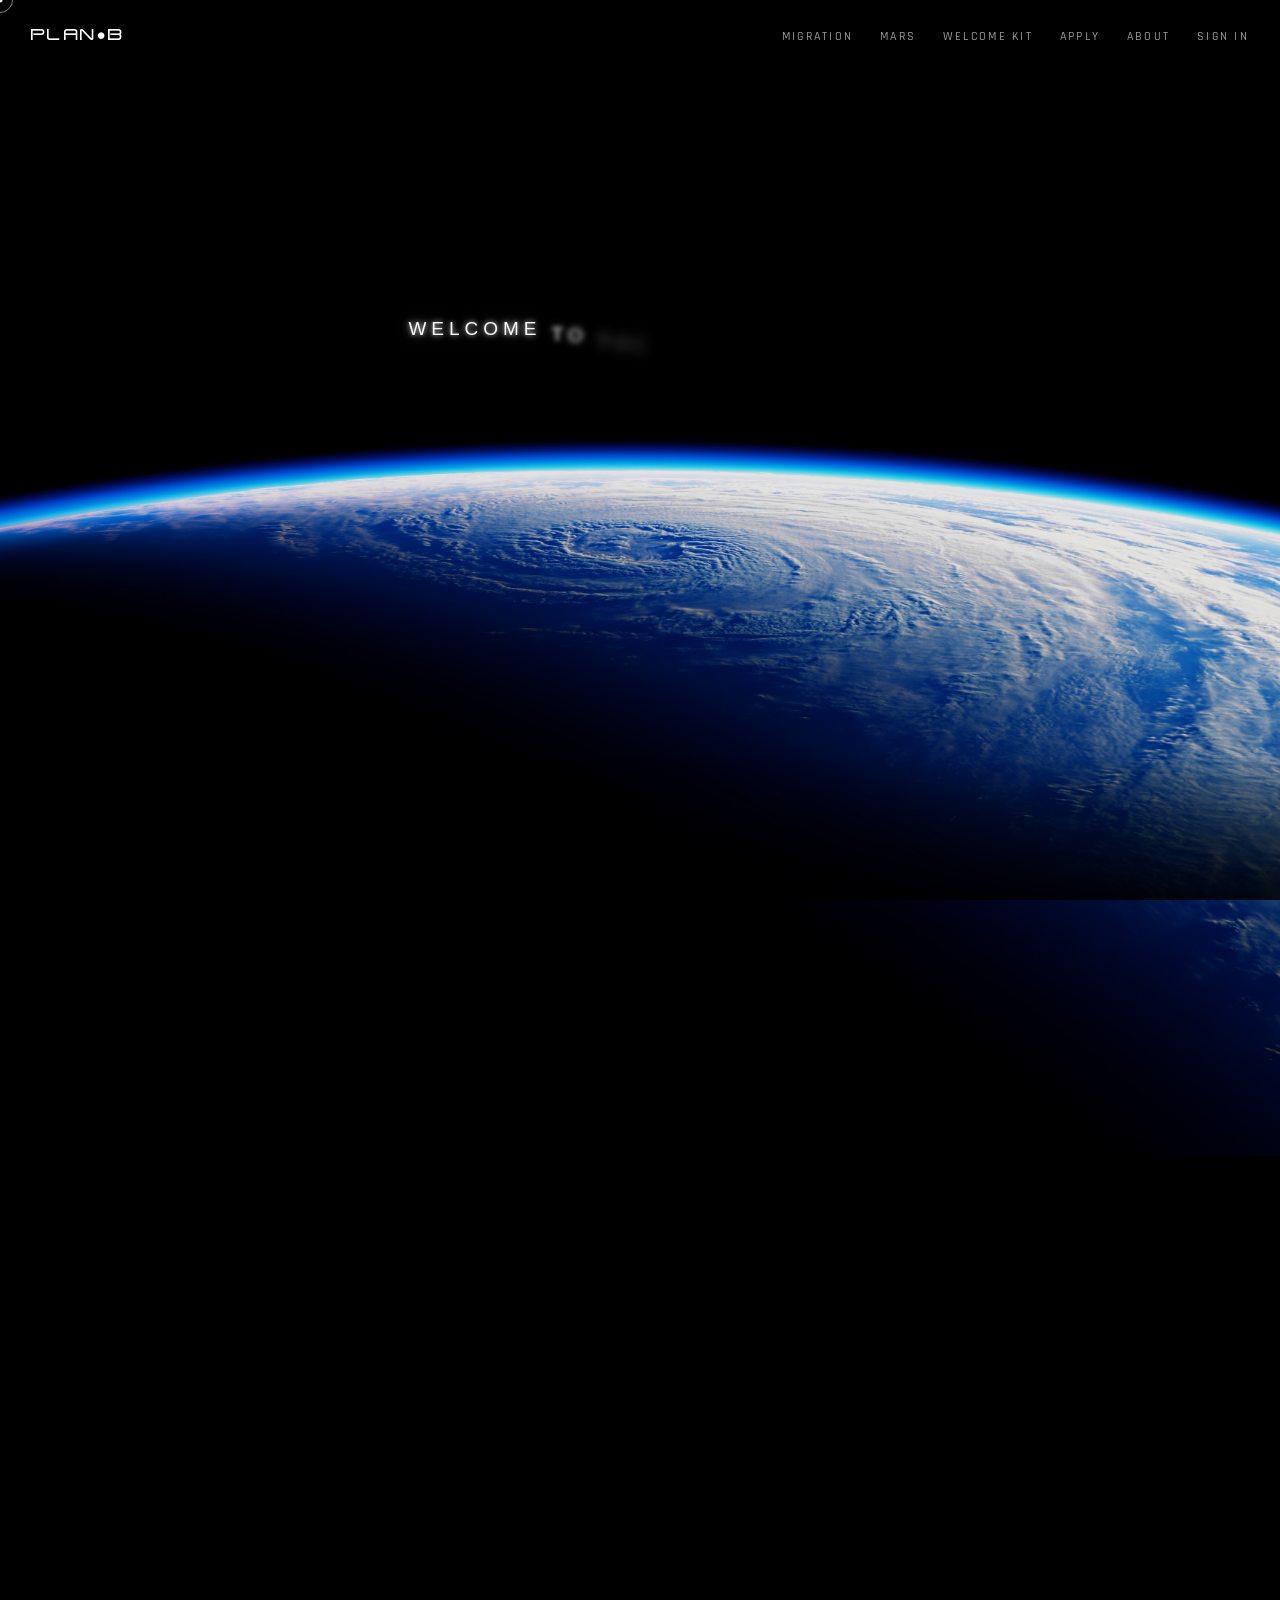
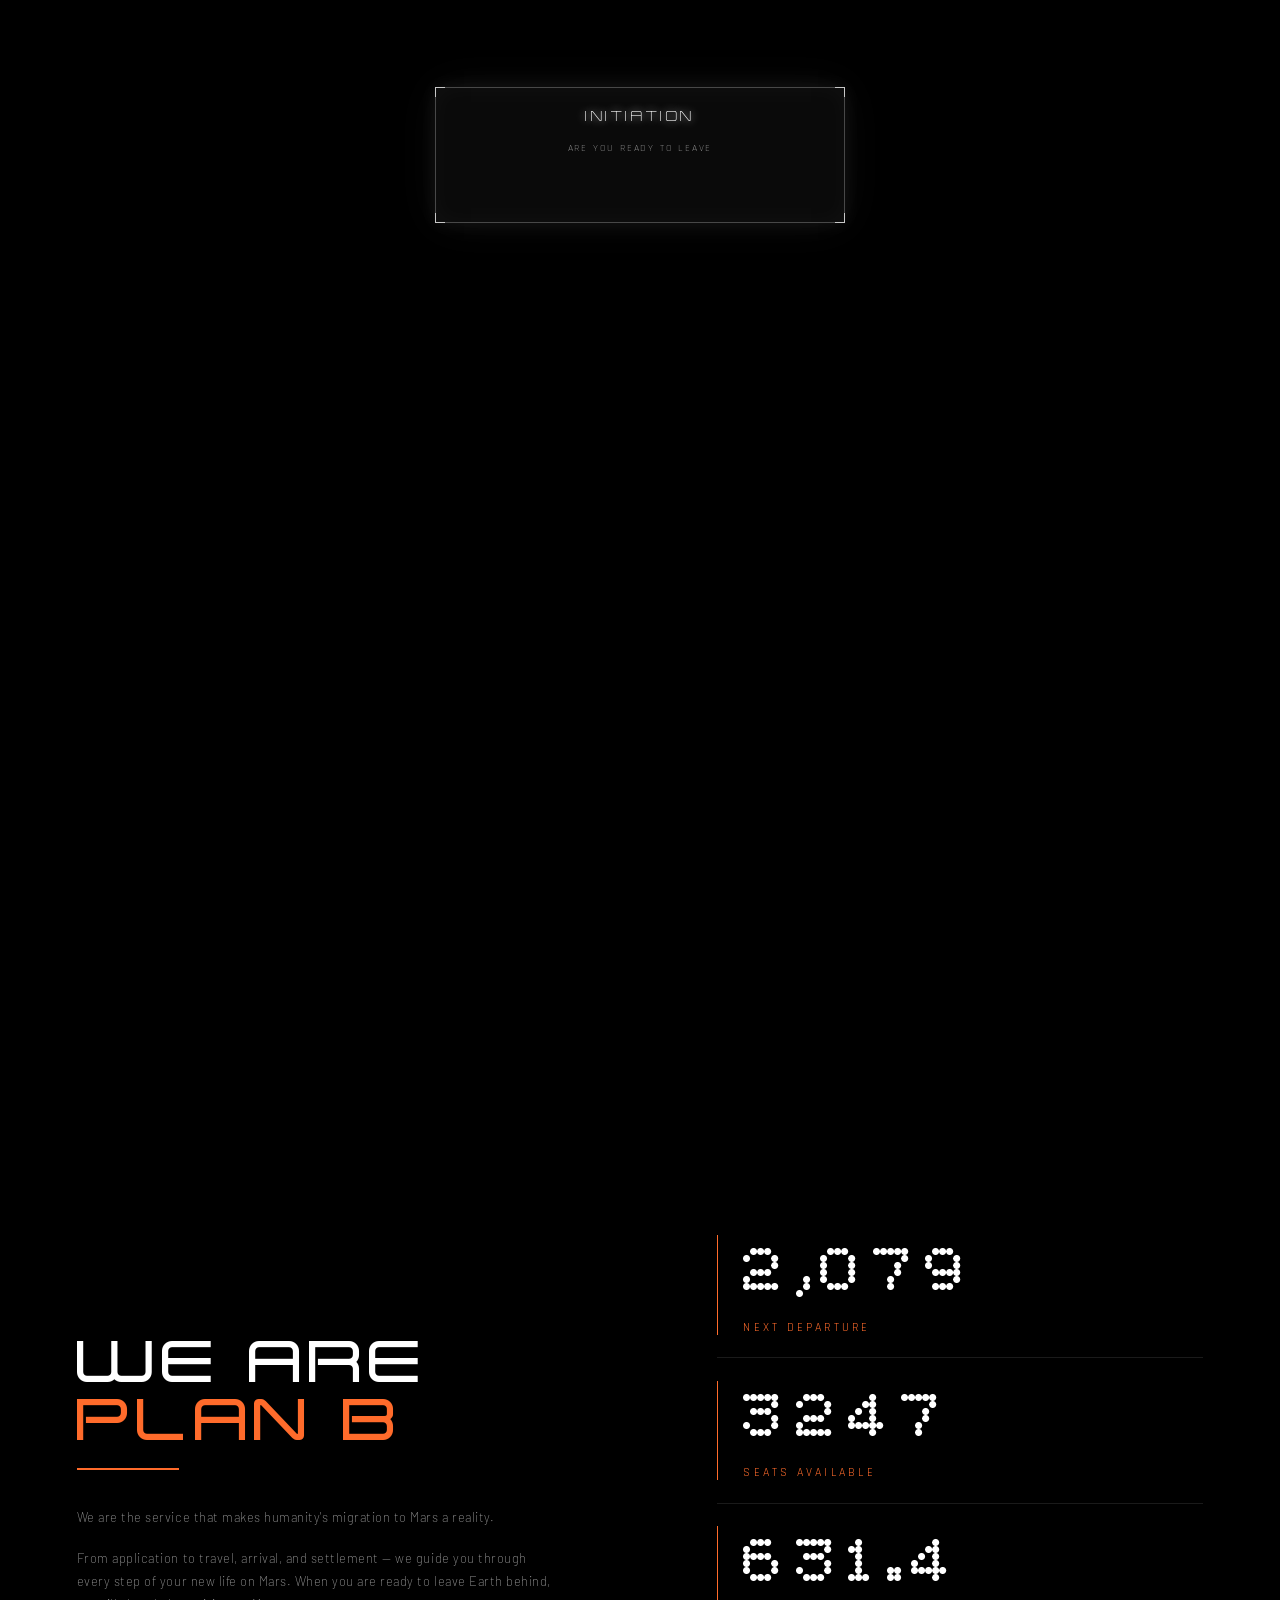
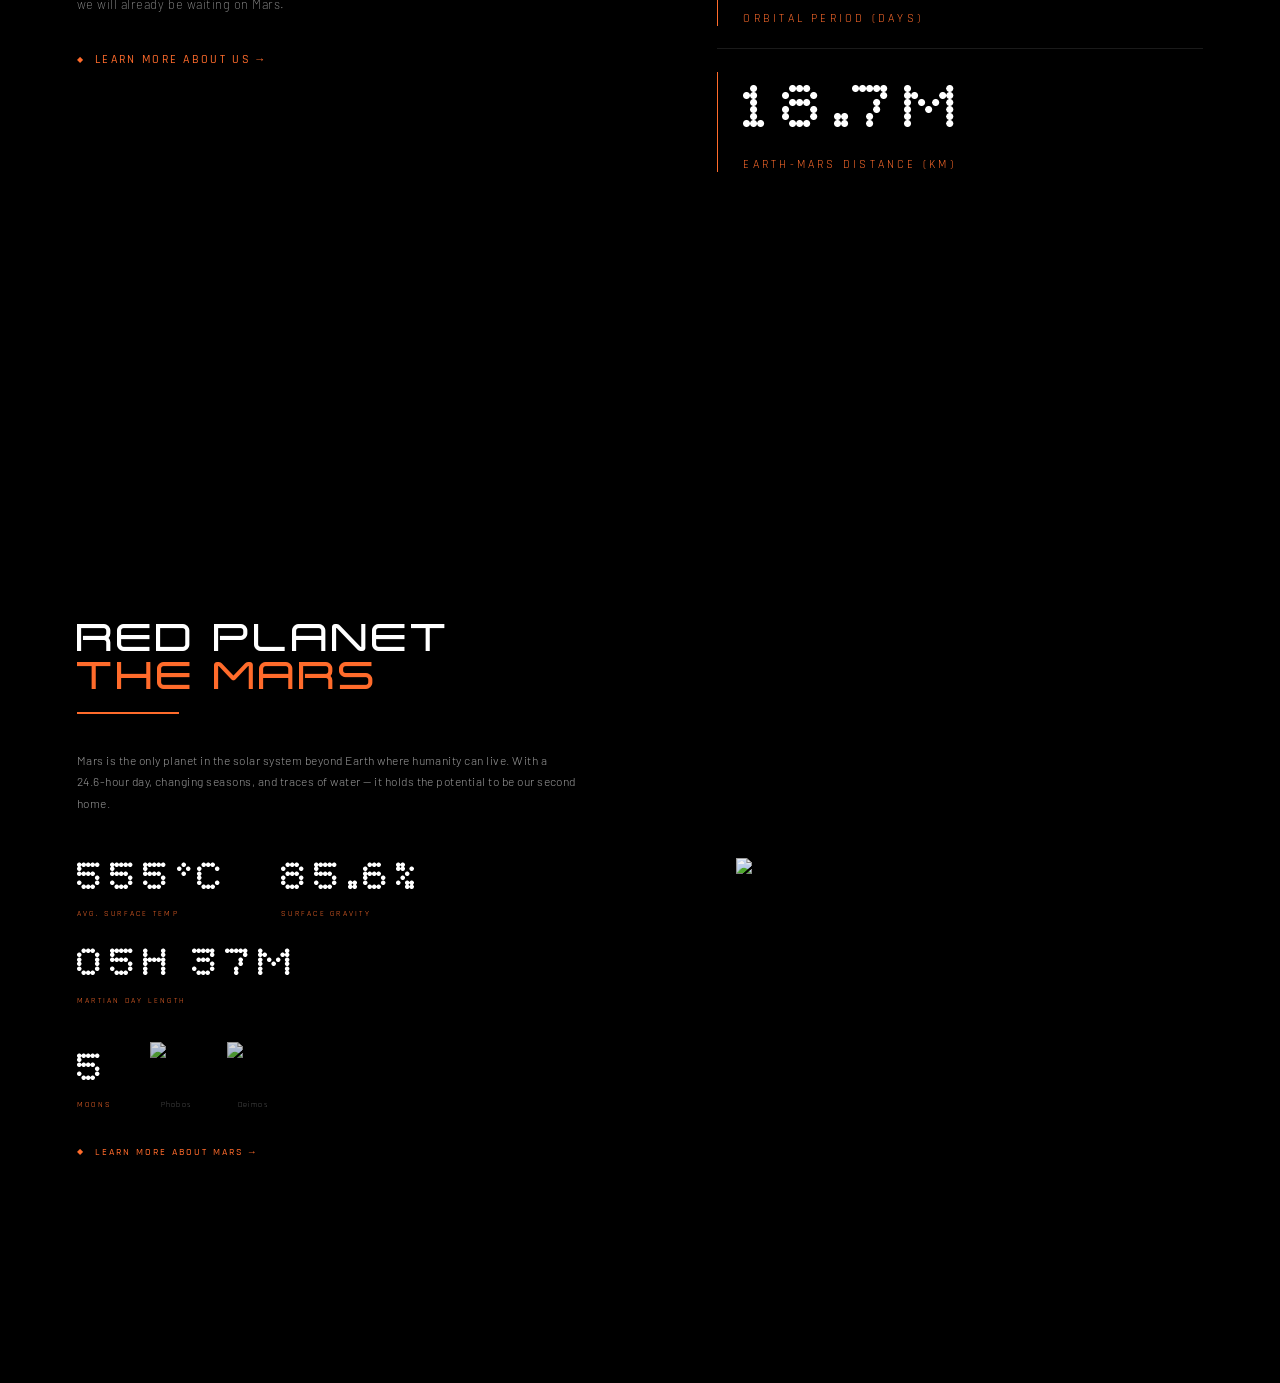
==== index.html @ 8a065536 "Add files via upload" ====
<!DOCTYPE html>
<html lang="en">
<head>
	<meta charset="UTF-8" />
	<meta name="viewport" content="width=device-width, initial-scale=1.0" />
	<title>PLAN B</title>

	<!-- 폰트 -->

	
	<!-- GSAP -->
    <script src="https://cdnjs.cloudflare.com/ajax/libs/gsap/3.12.5/gsap.min.js"></script>


	<!-- CSS -->
    <link rel="stylesheet" href="css/style.css" />
	<link rel="stylesheet" href="css/style_home.css" />

    <!--
    <script>
        if (history.scrollRestoration) {
            history.scrollRestoration = 'manual';
        }
        window.scrollTo(0, 0);
    </script>  -->
    
</head>
<body>


    
	<!-- 헤더는 components.js 가 자동 삽입 -->



    <img id="bgMars" src="assets/image_home/planet_mars.png"></img>

    <!-- ════ SECTION_01 : HERO ════ -->
    <section class="hero" id="hero">
 
        <!-- 배경 레이어 -->
        <img id="bgEarth" src="assets/image_home/the_earth_02.jpeg" />
        
 
        <!-- 전체 어두운 오버레이 -->
        <div class="overlay"></div>
 
        <!-- 스캔라인 텍스처 -->
        <div class="scanlines"></div>
 
        <!-- 모서리 장식 -->
        <span class="corner corner--tl"></span>
        <span class="corner corner--tr"></span>
        <span class="corner corner--bl"></span>
        <span class="corner corner--br"></span>
 

 
        <!-- 중앙 타이핑 텍스트 -->
        <div class="hero__content">
	        <!--<p class="hero__label" id="heroLabel">INTERPLANETARY RELOCATION PROGRAM</p>-->
	        <h1 class="hero__headline" id="heroHeadline">WELCOME TO THE SECOND EARTH</h1>
        </div>
 
        <!-- 하단 스크롤 힌트 -->
        <div class="scroll-hint" id="scrollHint">
            <span class="scroll-hint__text">SCROLL TO EXPLORE</span>
            <svg class="scroll-hint__arrow" width="60.4" height="10" viewBox="0 0 60 8" fill="none">
	            <polyline points="0,0 30,8 60,0" stroke="rgba(255,255,255,0.5)" stroke-width="1.1" fill="none"/>
            </svg>
        </div>
 
        <!-- 우하단 상태 태그 -->
        <div class="status-tag" id="statusTag">
            DESTINATION / <em>MARS</em>
        </div>
 
    </section>
 





	<!-- <!== ════ TICKER ════ ==>
	
    <!== ════ SECTION_02 : DIALOG ════ ==> -->
    <section class="dialog-section" id="section02">

        <div class="dialog-box" id="dialogBox">
            <span class="db-corner db-corner--tl"></span>
            <span class="db-corner db-corner--tr"></span>
            <span class="db-corner db-corner--bl"></span>
            <span class="db-corner db-corner--br"></span>
            

            <div class="db-inner">
                <h2 class="db-title" id="dbTitle">INITIATION</h2>
                <p class="db-body" id="dbBody"></p>
                <button class="db-btn" id="dbBtn">YES</button>
            </div>
        </div>
    </section>
	





    

	<!-- ════ SECTION_03 : ABOUT US ════ -->
	<section id="section03" class="about-section">

		<!-- 왼쪽 -->
		<div class="about__left">
			<div class="about__title-block">
				<p class="about__we">WE ARE</p>
				<p class="about__planb">PLAN B</p>
				<span class="about__line"></span>
			</div>

			<div class="about__body">
				<p>We are the service that makes humanity's migration to Mars a reality.</p>
				<p>From application to travel, arrival, and settlement — we guide you through every step of your new life on Mars. When you are ready to leave Earth behind, we will already be waiting on Mars.</p>
			</div>

			<a class="about__link" href="about.html">
				<span class="about__link-diamond">◆</span>
				LEARN MORE ABOUT US →
			</a>
		</div>

		<!-- 오른쪽 -->
		<div class="about__right">
			<div class="about__stat">
				<span class="about__number" data-target="2079" data-decimal="0">2079</span>
				<span class="about__label">NEXT DEPARTURE</span>
			</div>
			<div class="about__divider"></div>
			<div class="about__stat">
				<span class="about__number" data-target="1200" data-decimal="0">1,200</span>
				<span class="about__label">SEATS AVAILABLE</span>
			</div>
			<div class="about__divider"></div>
			<div class="about__stat">
				<span class="about__number" data-target="686.9" data-decimal="1">686.9</span>
				<span class="about__label">ORBITAL PERIOD (DAYS)</span>
			</div>
			<div class="about__divider"></div>
			<div class="about__stat">
				<span class="about__number" data-target="54.6" data-suffix="M" data-decimal="1">54.6M</span>
				<span class="about__label">EARTH-MARS DISTANCE (KM)</span>
			</div>
		</div>

	</section>

    




    


<!-- ════ SECTION_04 : MARS ════ -->
	<section id="section04" class="mars-section">

		<!-- 왼쪽 -->
		<div class="mars__left">
			<div class="mars__title-block">
				<p class="mars__red">RED PLANET</p>
				<p class="mars__name">THE MARS</p>
				<span class="mars__line"></span>
			</div>

			<div class="mars__body">
				<p>Mars is the only planet in the solar system beyond Earth where humanity can live. With a 24.6-hour day, changing seasons, and traces of water — it holds the potential to be our second home.</p>
			</div>

			<div class="mars__stats">
				<div class="mars__stat-row">
					<div class="mars__stat">
						<span class="mars__number" data-target="-63" data-suffix="°C" data-decimal="0">-63°C</span>
						<span class="mars__label">AVG. SURFACE TEMP</span>
					</div>
					<div class="mars__stat">
						<span class="mars__number" data-target="37.6" data-suffix="%" data-decimal="1">37.6%</span>
						<span class="mars__label">SURFACE GRAVITY</span>
					</div>
				</div>
				<div class="mars__stat-row">
					<div class="mars__stat">
						<span class="mars__number" data-target="24" data-suffix="H 37M" data-decimal="0">24H 37M</span>
						<span class="mars__label">MARTIAN DAY LENGTH</span>
					</div>
				</div>
			</div>

			<div class="mars__moons">
				<div class="mars__moon-count">
					<span class="mars__number" data-target="2" data-decimal="0">2</span>
					<span class="mars__label">MOONS</span>
				</div>
				<div class="mars__moon-images">
					<div class="mars__moon">
						<img src="https://static.wikia.nocookie.net/thesolarsystem6361/images/8/86/Mars-moon-phobos-500.png/revision/latest?cb=20170906144930" alt="Phobos" />
						<span>Phobos</span>
					</div>
					<div class="mars__moon">
						<img src="https://www.solarsystemscope.com/spacepedia/images/handbook/renders/deimos.png" alt="Deimos" />
						<span>Deimos</span>
					</div>
				</div>
			</div>

			<a class="mars__link" href="mars.html">
				<span class="mars__link-diamond">◆</span>
				LEARN MORE ABOUT MARS →
			</a>
		</div>

		<!-- 오른쪽 -->
		<div class="mars__right">
			<img class="mars__planet" src="https://www.dschoy.de/wp-content/uploads/2023/08/KSG_Referenzen_Mars.png" alt="Mars" />
		</div>

	</section>









    



	<!-- ════ SECTION_05 : IMGRATION PROCESS ════ -->
	<section>

	</section>



    <!-- ════ SECTION_06 : APPLY NOW 1 ════ -->

    <!-- ════ SECTION_07 : WELCOME KIT ════ -->

    <!-- ════ SECTION_08 : APPLY NOW 2 ════ -->

    <!-- ════ SECTION_09 : CONTACT US ════ -->






	<!-- JS -->
    <script src="js/component.js"></script>
	<script src="js/script_home.js"></script>

    <div class="bg-gradient-bottom"></div>
</body>

</html>
---- css/style.css ----
@import url('https://fonts.googleapis.com/css2?family=Syncopate:wght@400;700&display=swap');
@import url('https://fonts.googleapis.com/css2?family=Barlow:wght@300;400&display=swap');
@import url('https://fonts.googleapis.com/css2?family=Roboto+Mono:wght@300;400&display=swap');
@import url('https://fonts.googleapis.com/css2?family=Martian+Mono:wght@300;400;700&display=swap');
@import url('https://fonts.googleapis.com/css2?family=Zen+Dots&display=swap');
@import url('https://fonts.googleapis.com/css2?family=Orbitron:wght@400..900&display=swap');
@import url('https://fonts.googleapis.com/css2?family=Montserrat:ital,wght@0,100..900;1,100..900&display=swap');
@import url('https://fonts.googleapis.com/css2?family=Aldrich&display=swap');
@import url('https://fonts.googleapis.com/css2?family=Rajdhani:wght@300;400;500;600;700&display=swap');
@import url('https://fonts.googleapis.com/css2?family=Bitcount+Prop+Single:wght@100..900&display=swap');
@font-face {
  font-family: 'Moonhouse';
  src: url('../assets/fonts/moonhouse.ttf') format('truetype');
  font-weight: 400;
  font-style: normal;
}

@font-face {
  font-family: 'Superglue';
  src: url('../assets/fonts/superglue.regular.otf') format('opentype');
  font-weight: 400;
  font-style: normal;
}

@font-face {
  font-family: 'Expansiva';
  src: url('../assets/fonts/Expansiva.otf') format('opentype');
  font-weight: 400;
  font-style: normal;
}

@font-face {
  font-family: 'Expansiva';
  src: url('../assets/fonts/Expansiva italic.otf') format('opentype');
  font-weight: 400;
  font-style: italic;
}

@font-face {
  font-family: 'Expansiva';
  src: url('../assets/fonts/Expansiva bold.otf') format('opentype');
  font-weight: 700;
  font-style: normal;
}

@font-face {
  font-family: 'Expansiva';
  src: url('../assets/fonts/Expansiva bold italic.otf') format('opentype');
  font-weight: 700;
  font-style: italic;
}


*, *::before, *::after {
    margin: 0;
    padding: 0;
    box-sizing: border-box;
}




:root {
    --ff-title: 'Syncopate',   sans-serif;  /*Martian Mono'*/
    --ff-body:  'Barlow',      sans-serif;
    --ff-mono:  'Rajdhani', monospace;
    --ff-logo:  'Expansiva',  sans-serif;   /*로고 는 Aldrich X*/ /*Orbitron =  Expansiva ^^ > syncopate--x*/
    --ff-dot: 'Bitcount Prop Single', monospace;

    --white: #ffffff;
    --w80:   rgba(255,255,255,0.80);
    --w70:   rgba(255,255,255,0.70);
    --w60:   rgba(255,255,255,0.60);
    --w50:   rgba(255,255,255,0.50);
    --w25:   rgba(255,255,255,0.25);
    --w10:   rgba(255,255,255,0.10);

}


/* ════════════════════════════════════
   CUSTOM CURSOR
════════════════════════════════════ */
.cursor {
    position: fixed;
    width: 5px;
    height: 5px;
    background: var(--white);
    border-radius: 50%;
    pointer-events: none;
    z-index: 9999;
    transform: translate(-50%, -50%);
}
.cursor-ring {
    position: fixed;
    width: 26px;
    height: 26px;
    border: 1px solid var(--w50);
    border-radius: 50%;
    pointer-events: none;
    z-index: 9998;
    transform: translate(-50%, -50%);
    transition: width .25s, height .25s, border-color .25s;
}



html, body { 
    position: relative;
    overflow-x: hidden;
    min-width: 100vw;
	min-height: 100vh;;
	background: #000;
	/*overflow-x: hidden;*/
	/*cursor: none;*/
}





/* ════════════════════════════════════
   NAV (header  헤더)
════════════════════════════════════ */



.nav {
    position: fixed;
    top: 0; left: 0; right: 0;
    z-index: 10;
    display: flex;
    align-items: center;
    justify-content: space-between;
    padding: 2.9vh 2.42vw;
    background: linear-gradient(to bottom, rgba(0,0,0,0.75) 0%, rgba(0,0,0,0) 100%);
}
.nav__logo {
    font-family: var(--ff-logo);
    font-size: clamp(15px, 1.2vw, 22px);  /* 1920 기준 16.5px */
    font-weight: 700;
    letter-spacing: 0.09em;
    color: var(--white);
}

.logo-dot {
    color: var(--white);
    transition: color 0.95s ease-out;
     margin-right: 0.08em;
}
.logo-dot.mars {
    color: #FF6B2B;
    
}


.nav__links {
    display: flex;
    gap: clamp(20px, 2.08vw, 48px);           /* 32px → 38px 수준으로 */
    list-style: none;
}
.nav__links a {
    font-family: var(--ff-mono);
    font-size: clamp(11.5px, 0.265vw, 18px); /* 10px → 12px 수준으로 */
    font-weight: 500;
    letter-spacing: 0.2em;
    color: var(--w60);
    text-decoration: none;
    transition: color 0.2s ease;
}
.nav__links a:hover {
    color: var(--white);
}
---- css/style_home.css ----
/* ════════════════════════════════════
   PLAN B — style_home.css
   (Section 01 : Hero 포함)
════════════════════════════════════ */





/* ════════════════════════════════════
   SECTION 01 — HERO
════════════════════════════════════ */
.hero {
    position: relative;
    width: 100vw;
    height: 100vh;
    /*overflow: hidden;*/
    background: #000;
}


/* ── 배경 레이어 공통 ─────────────────
   inset:0 으로 section 꽉 채움
   will-change로 GPU 가속
──────────────────────────────────── */



/* ── EARTH ────────────────────────────
   background-size:  이미지 크기 (% = 뷰포트 너비 기준)
   background-position: x y
     x: left/center/right 또는 %
     y: 클수록 아래로 (50%=중앙, 70%=아래쪽)
   transform-origin: 회전 기준점 x y
     (요소 자체가 회전하므로 여기 적용됨)
     50% 90% = 하단 중앙 근처를 핀으로
──────────────────────────────────── */
.bg-gradient-bottom {
    position: fixed;
    bottom: 0;
    left: 0;
    right: 0;
    height: 16%;
    background: linear-gradient(to bottom, transparent, rgba(0,0,0,0.82));
    z-index: 4;
    pointer-events: none;
}

#bgEarth {
    
    width: 170vw;   /* 이미지 확대 크기 — 클수록 크게 */
    position: fixed;
	height: auto;
    left: 50%;
    top: 21%;
    transform: translateX(-50%);
    
	will-change: transform, opacity, filter;
    
    opacity: 1;
    z-index: 1;
    transform-origin: 50% 700%;       /* 회전 핀 위치 — 하단 중앙 근처 */
    


}

/* JS에서 .rotating 클래스 추가 시 발동 */


                                          /* 음수면 반대방향 */


/* ── MARS ─────────────────────────────
   처음엔 opacity:0 으로 숨겨져 있다가
   JS에서 .appearing 클래스 추가 시 등장
──────────────────────────────────── */
#bgMars {
    width: 140vw;
    position: absolute;
    height: auto;
    left: 50%;
    top: 2%;
    transform: translateX(-50%);
    will-change: transform, opacity;
    z-index: 2;
    transform-origin: 50% 1800%;
    filter: contrast(1.4) saturate(0.71) brightness(0.9);
    -webkit-mask-image: linear-gradient(
        to bottom,
        rgba(0,0,0,1)    0%,
        rgba(0,0,0,1)    70%,
        rgba(0,0,0,0)    100%
    );
    mask-image: linear-gradient(
        to bottom,
        rgba(0,0,0,1)    0%,
        rgba(0,0,0,1)    70%,
        rgba(0,0,0,0)    100%
    );
}
/* JS에서 .appearing 클래스 추가 시 발동 */





/* ── 오버레이 ──────────────────────────
   전체 어두운 막 — 낮을수록 이미지 선명
──────────────────────────────────── */

.overlay {
    position: fixed;
    inset: 0;
    background: rgba(0,0,0,0.1); /* 0=완전투명 / 1=완전검정 */
    z-index: 3;
    pointer-events: none;
}

/* ── 스캔라인 — 현재 비활성화 ─────────── */
.scanlines {
  display: none;
}


/* ════════════════════════════════════
   HERO CONTENT — 중앙 타이핑 텍스트
════════════════════════════════════ */
.hero__content {
    position: absolute;
    inset: 0;
    z-index: 8;
    display: flex;
    flex-direction: column;
    align-items: center;
    justify-content: flex-start; /* 수직 중앙 — flex-start면 위로, flex-end면 아래로 */
    padding-top: 35vh;
    text-align: center;
    gap: 18px;
}


/* 작은 서브 라벨 */
.hero__label {
    font-family: var(--ff-mono);
    font-size: clamp(9px, 0.8vw, 12px);
    font-weight: 300;
    letter-spacing: 0.38em;
    color: var(--w25);
    text-transform: uppercase;
    opacity: 0;
    transform: translateY(6px);
    transition: opacity 1s ease, transform 1s ease;
}
.hero__label.visible {
    opacity: 1;
    transform: translateY(0);
}

/* 메인 헤드라인 */
.hero__headline {
	font-family: var(--ff-title);
	font-size: clamp(19px, 1vw, 40px);
	font-weight: 400;
	letter-spacing: 0.26em;
	color: rgba(255, 255, 255, 0.964);
	text-transform: uppercase;
	line-height: 1;
	min-height: 1.4em;
	display: flex;
	align-items: center;
	justify-content: center;
    opacity: 0;
	text-shadow:
		0 0 0.3em rgba(255,255,255,0.75),
		0 0 0.6em rgba(255,255,255,0.37),
		0 0 1.2em rgba(255,255,255,0.18);
}











/* ════════════════════════════════════
   SCROLL HINT — 하단 중앙
════════════════════════════════════ */
.scroll-hint {
    position: absolute;
    bottom: 4vh;
    left: 50%;
    transform: translateX(-50%);
    z-index: 9;
    display: flex;
    flex-direction: column;
    align-items: center;
    gap: 6px;
    opacity: 0;
    transition: opacity 1s ease;
}
.scroll-hint.visible {
    opacity: 1;
}

/*
.scroll-hint__text {
    font-family: var(--ff-mono);
    font-size: 9px;
    font-weight: 300;
    letter-spacing: 0.32em;
    color: var(--w50);
    text-transform: uppercase;
}
.scroll-hint__line {
	width: 12px;
	height: 12px;
	border-right: 1px solid var(--w50);
	border-bottom: 1px solid var(--w50);
	transform: rotate(45deg);
	animation: arrowBounce 1.5s ease-in-out infinite;
}  */


.scroll-hint__text {
	font-family: var(--ff-mono);
	letter-spacing: 0.05em;
    font-size: 11px;
    font-weight: 400;
    letter-spacing: 0.1em;
    color: var(--w70);
    text-transform: uppercase;
}



@keyframes scrollBounce {
	0%, 100% { transform: translateX(-50%) translateY(0); }
	50%       { transform: translateX(-50%) translateY(4px); }
}





/* ════════════════════════════════════
   STATUS TAG — 우하단
════════════════════════════════════ */
.status-tag {
    position: absolute;
    bottom: 4vh;
    right: 3.5vw;
    z-index: 9;
    font-family: var(--ff-mono);
    font-size: 9px;
    font-weight: 300;
    letter-spacing: 0.24em;
    color: var(--w25);
    text-transform: uppercase;
    opacity: 0;
    transition: opacity 1s ease;
}
.status-tag.visible {
    opacity: 1;
}
.status-tag em {
    font-style: normal;
    color: var(--w50);
}









/* ════════════════════════════════════
   SECTION 02 — DIALOG
════════════════════════════════════ */
.dialog-section {
    position: relative;
    width: 100vw;
    height: 190vh;
    background: #000;
    display: flex;
    align-items: center;
    justify-content: center;
}

   

.dialog-box {
    position: relative;
    z-index: 4;
    width: clamp(280px, 32vw, 560px);
    padding: 2.5vh 2.5vw;
    background: rgba(255,255,255,0.04);
    border: 1px solid rgba(255,255,255,0.25);
    box-shadow:
        0 0 18px rgba(255,255,255,0.08),
        0 0 48px rgba(255,255,255,0.04),
        inset 0 0 24px rgba(255,255,255,0.03);
    transform: scaleX(0);
    opacity: 0;
}

    .db-corner {
        position: absolute;
        width: 10px;
        height: 10px;
        border-color: rgba(255,255,255,0.7);
        border-style: solid;
    }
    .db-corner--tl { top: -1px;    left: -1px;  border-width: 1px 0 0 1px; }
    .db-corner--tr { top: -1px;    right: -1px; border-width: 1px 1px 0 0; }
    .db-corner--bl { bottom: -1px; left: -1px;  border-width: 0 0 1px 1px; }
    .db-corner--br { bottom: -1px; right: -1px; border-width: 0 1px 1px 0; }

    

    .db-inner {
        display: flex;
        flex-direction: column;
        align-items: center;
        gap: 2vh;
        opacity: 0;
    }

        .db-title {
            font-family: var(--ff-logo);
            font-size: clamp(13px, 1vw, 20px);
            font-weight: 400;
            letter-spacing: 0.2em;
            color: var(--white);
            text-shadow:
                0 0 8px  rgba(255,255,255,0.9),
                0 0 24px rgba(255,255,255,0.4);
        }

        .db-body {
            font-family: var(--ff-mono);
            font-size: clamp(10px, 0.6vw, 13px);
            font-weight: 300;
            letter-spacing: 0.18em;
            color: var(--w70);
            text-align: center;
            min-height: 1.5em;
        }

        .db-btn {
            font-family: var(--ff-mono);
            font-size: clamp(10px, 0.6vw, 13px);
            font-weight: 400;
            letter-spacing: 0.25em;
            color: var(--w70);
            background: transparent;
            border: 1px solid rgba(255,255,255,0.3);
            padding: 0.6vh 2.5vw;
            cursor: pointer;
            opacity: 0;
            transition: background 0.25s ease, color 0.25s ease, box-shadow 0.25s ease;
        }
        .db-btn:hover {
            background: rgba(255,255,255,1);
            color: #000;
            box-shadow: 0 0 16px rgba(255,255,255,0.5);
        }















/* ════════════════════════════════════
   SECTION 03 — ABOUT US
════════════════════════════════════ */
.about-section {
    position: relative;
    width: 100vw;
    min-height: 100vh;
    background: #000;
    display: flex;
    align-items: center;
    justify-content: space-between;
    padding: 25vh 6vw;
    gap: 4vw;
}

.about__left {
    display: flex;
    flex-direction: column;
    gap: 4vh;
    max-width: 38vw;
}

    .about__we {
        font-family: var(--ff-logo);
        font-size: clamp(32px, 4.5vw, 80px);
        font-weight: 700;
        color: var(--white);
        line-height: 1;
        letter-spacing: 0.05em;
    }

    .about__planb {
        font-family: var(--ff-logo);
        font-size: clamp(32px, 4.5vw, 80px);
        font-weight: 700;
        color: #FF6B2B;
        line-height: 1;
        letter-spacing: 0.05em;
    }

    .about__line {
        display: block;
        width: clamp(60px, 8vw, 140px);
        height: 2px;
        background: #FF6B2B;
        margin-top: 1.5vh;
    }

    .about__body {
        display: flex;
        flex-direction: column;
        gap: 2vh;
    }

    .about__body p {
        font-family: var(--ff-body);
        font-size: clamp(12px, 1vw, 16px);
        font-weight: 200;
        color: var(--w60);
        line-height: 1.8;
        letter-spacing: 0.04em;
    }

    .about__link {
        display: flex;
        align-items: center;
        gap: 10px;
        font-family: var(--ff-mono);
        font-size: clamp(11px, 0.9vw, 14px);
        font-weight: 500;
        letter-spacing: 0.2em;
        color: #FF6B2B;
        text-decoration: none;
        transition: opacity 0.2s ease;
    }
    .about__link:hover {
        opacity: 0.7;
    }

    .about__link-diamond {
        font-size: 8px;
    }

.about__right {
    display: flex;
    flex-direction: column;
    gap: 0;
    min-width: 38vw;
}

    .about__divider {
        width: 100%;
        height: 1px;
        background: rgba(255,255,255,0.1);
        margin: 2.5vh 0;
    }

    .about__stat {
        display: flex;
        flex-direction: column;
        gap: 0.8vh;
        padding-left: 2vw;
        border-left: 1px solid #FF6B2B;
    }

    .about__number {
        font-family: var(--ff-dot);
        font-size: clamp(40px, 5.5vw, 100px);
        font-weight: 400;
        color: var(--white);
        line-height: 1.1;
        letter-spacing: 0.05em;
    }

    .about__label {
        font-family: var(--ff-mono);
        font-size: clamp(11px, 0.9vw, 14px);
        font-weight: 400;
        letter-spacing: 0.28em;
        color: #FF6B2B;
    }












/* ════════════════════════════════════
   SECTION 04 — MARS
════════════════════════════════════ */
.mars-section {
    position: relative;
    width: 100vw;
    min-height: 100vh;
    background: #000;
    display: flex;
    align-items: center;
    justify-content: space-between;
    padding: 25vh 6vw;
    gap: 4vw;
}

.mars__left {
    display: flex;
    flex-direction: column;
    gap: 4vh;
    max-width: 48vw; 
}

    .mars__red {
        font-family: var(--ff-logo);
        font-size: clamp(28px, 3vw, 52px);
        font-weight: 700;
        color: var(--white);
        line-height: 1;
        letter-spacing: 0.05em;
    }

    .mars__name {
        font-family: var(--ff-logo);
        font-size: clamp(28px, 3vw, 52px);
        font-weight: 700;
        color: #FF6B2B;
        line-height: 1;
        letter-spacing: 0.05em;
    }

    .mars__line {
        display: block;
        width: clamp(60px, 8vw, 140px);
        height: 2px;
        background: #FF6B2B;
        margin-top: 1.5vh;
    }

    .mars__body p {
        font-family: var(--ff-body);
        font-size: clamp(12px, 0.85vw, 16px);
        font-weight: 300;
        color: var(--w60);
        line-height: 1.8;
        letter-spacing: 0.04em;
    }

.mars__stats {
    display: flex;
    flex-direction: column;
    gap: 2vh;
}

    .mars__stat-row {
        display: flex;
        gap: 4vw;
    }

    .mars__stat {
        display: flex;
        flex-direction: column;
        gap: 0.5vh;
    }

    .mars__number {
        font-family: var(--ff-dot);
        font-size: clamp(28px, 3.5vw, 64px);
        font-weight: 400;
        color: var(--white);
        letter-spacing: 0.05em;
    }

    .mars__label {
        font-family: var(--ff-mono);
        font-size: clamp(8px, 0.5vw, 11px);
        font-weight: 400;
        letter-spacing: 0.28em;
        color: #FF6B2B;
    }

.mars__moons {
    display: flex;
    align-items: center;
    gap: 3vw;
}

    .mars__moon-count {
        display: flex;
        flex-direction: column;
        gap: 0.5vh;
    }

    .mars__moon-images {
        display: flex;
        gap: 2vw;
    }

    .mars__moon {
        display: flex;
        flex-direction: column;
        align-items: center;
        gap: 0.8vh;
    }

    .mars__moon img {
        width: clamp(40px, 4vw, 72px);
        height: clamp(40px, 4vw, 72px);
        object-fit: contain;
        filter: brightness(0.85);
    }

    .mars__moon span {
        font-family: var(--ff-mono);
        font-size: clamp(8px, 0.5vw, 11px);
        font-weight: 300;
        letter-spacing: 0.15em;
        color: var(--w50);
    }

.mars__link {
    display: flex;
    align-items: center;
    gap: 10px;
    font-family: var(--ff-mono);
    font-size: clamp(10px, 0.65vw, 13px);
    font-weight: 500;
    letter-spacing: 0.2em;
    color: #FF6B2B;
    text-decoration: none;
    transition: opacity 0.2s ease;
}
.mars__link:hover {
    opacity: 0.7;
}

    .mars__link-diamond {
        font-size: 8px;
    }

.mars__right {
    display: flex;
    align-items: center;        /* 세로 중앙 정렬 */
    justify-content: flex-end;  /* 오른쪽으로 붙이기 (center면 가운데) */
    min-width: 45vw;            /* 오른쪽 영역 너비 — 클수록 이미지 공간 넓어짐 */
    margin-top: -5vh;           /* 위아래 위치 — 음수면 위로, 양수면 아래로 */
}

    .mars__planet {
        width: clamp(210px, 36.5vw, 800px);
        height: auto;
        object-fit: contain;
        filter: brightness(0.95) saturate(1.1);
    }
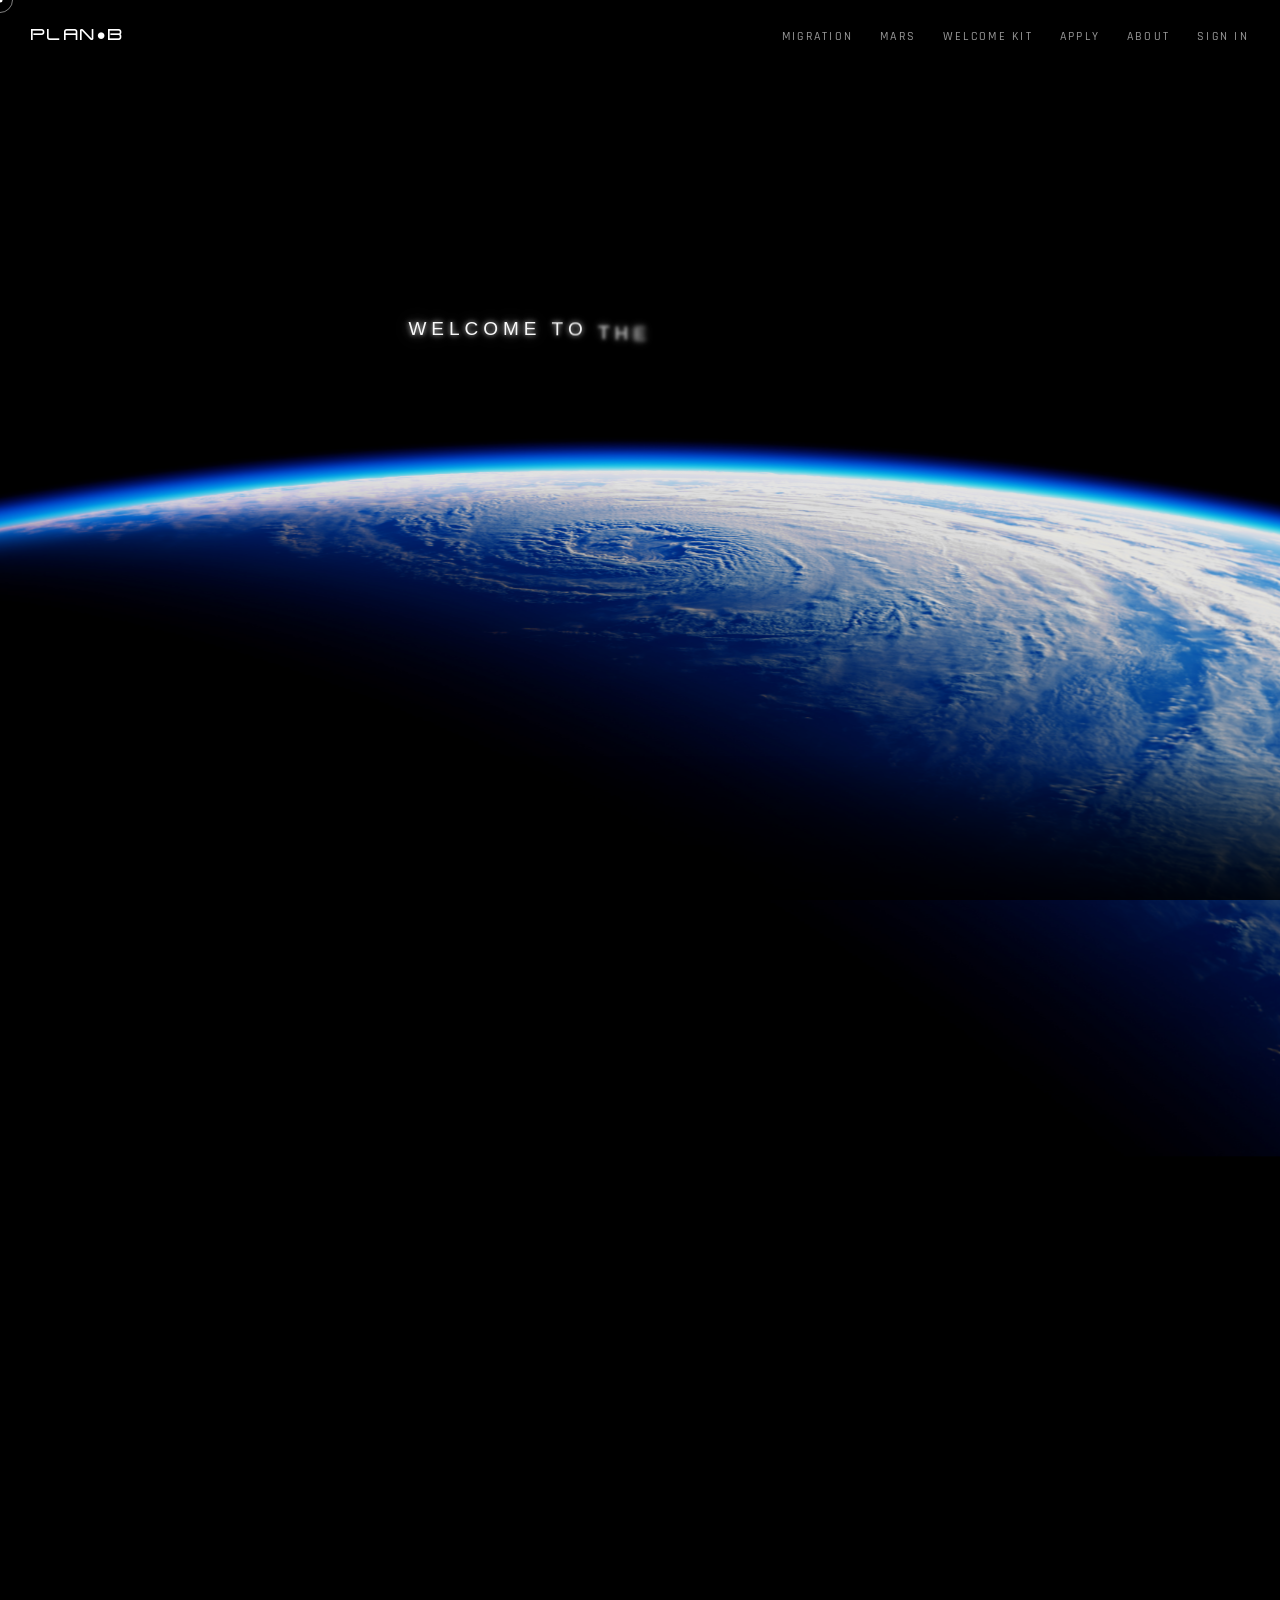
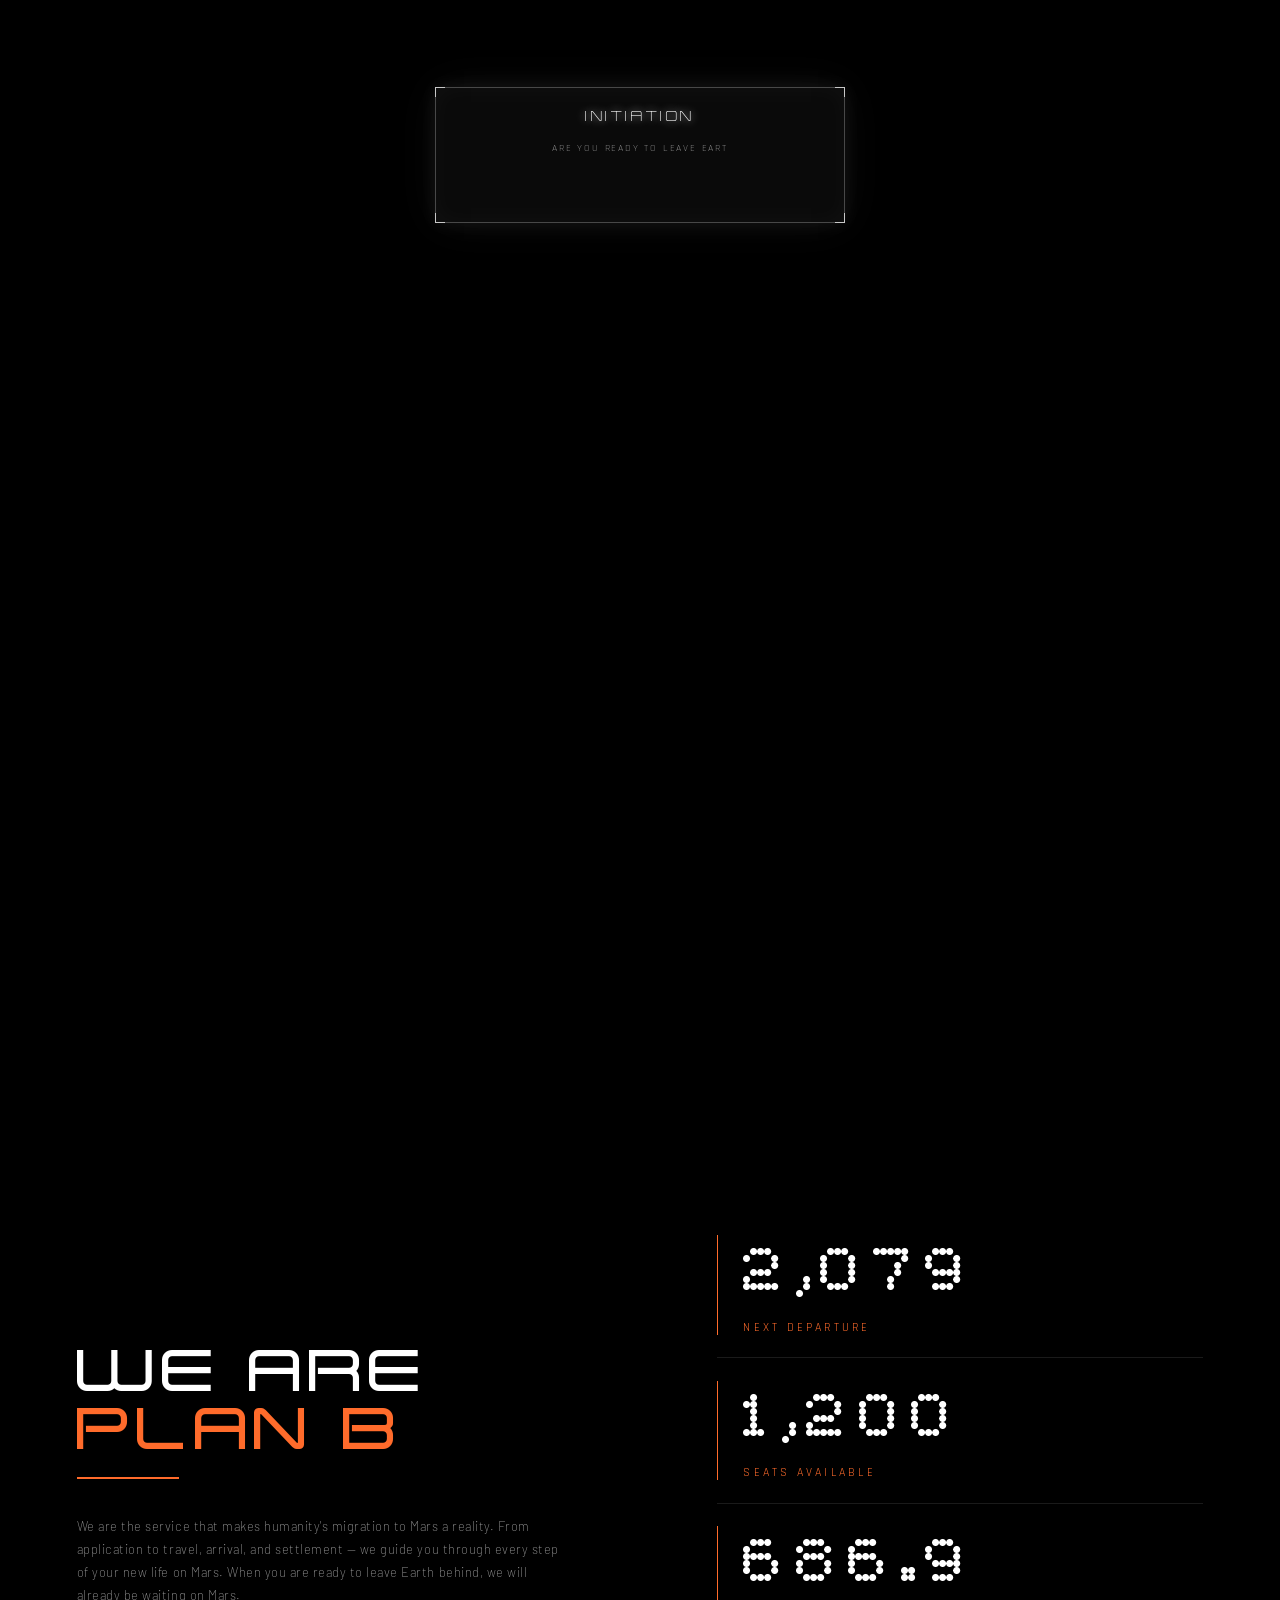
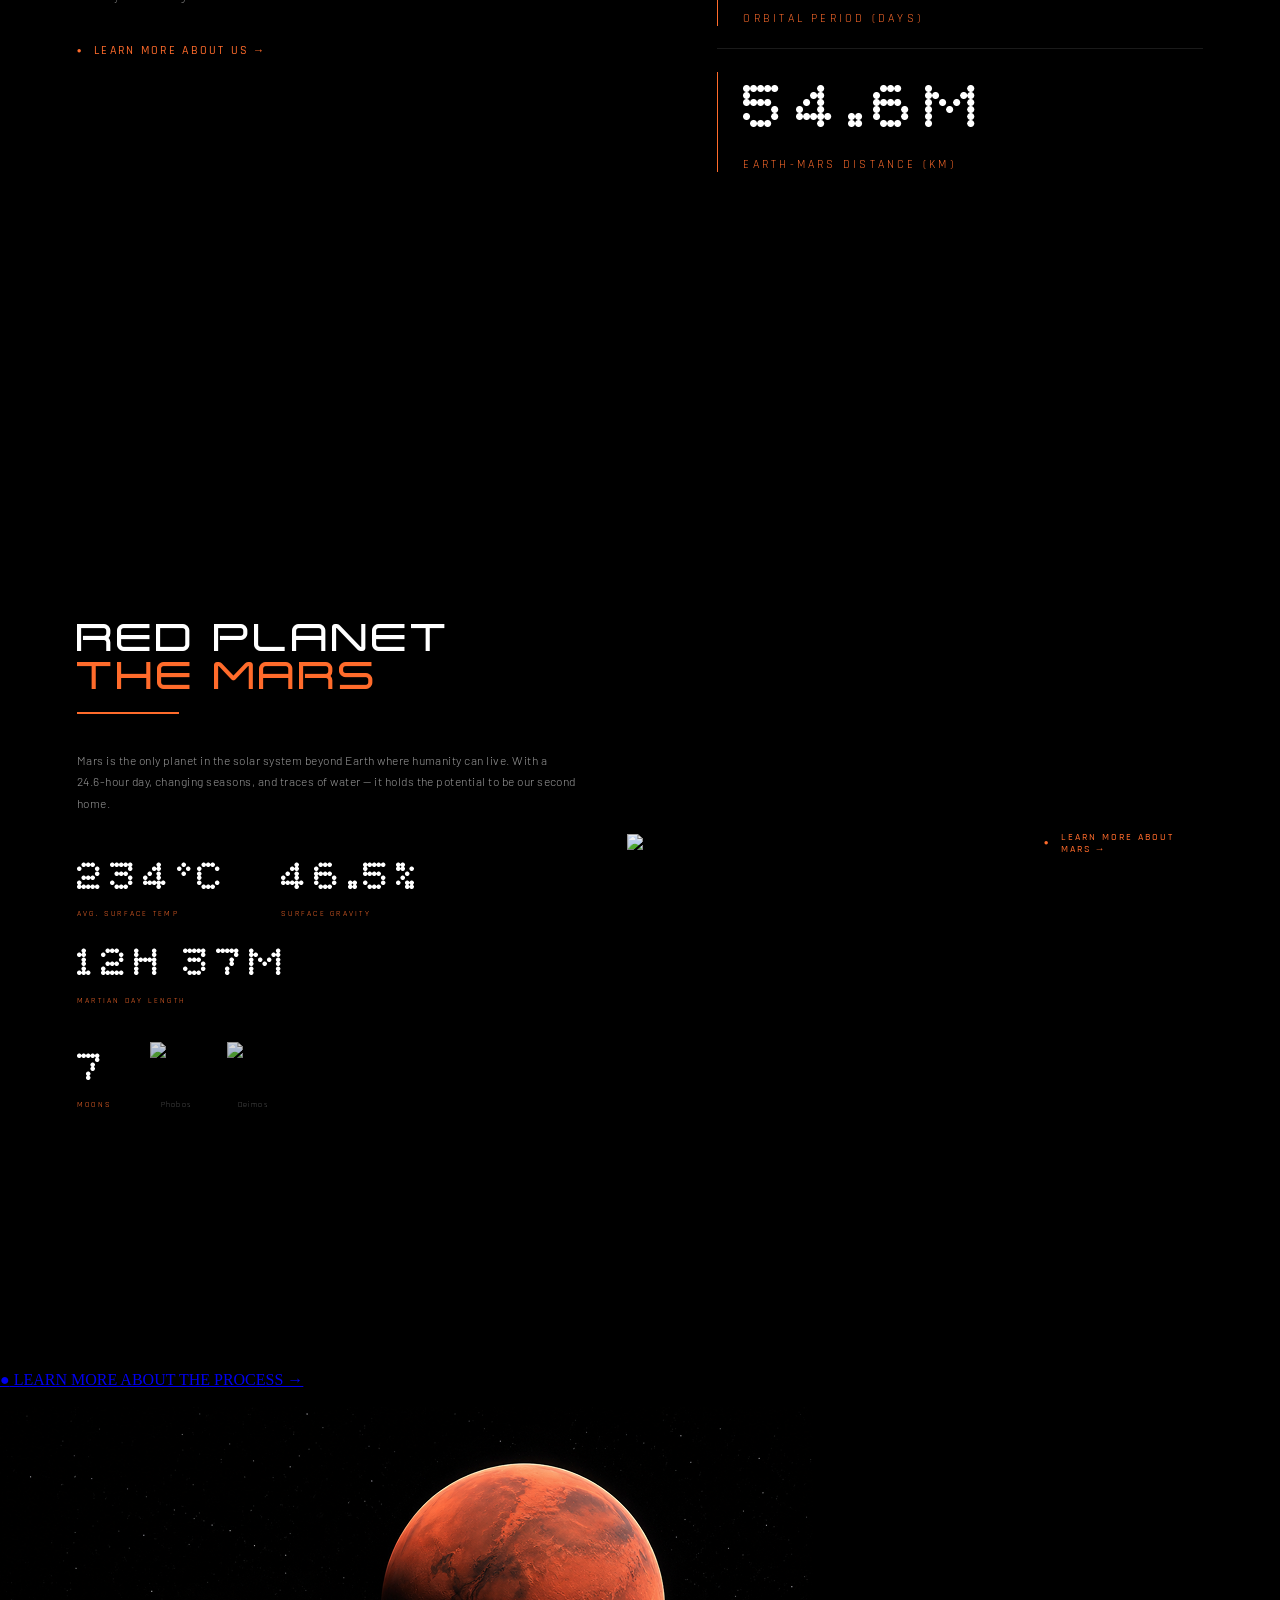
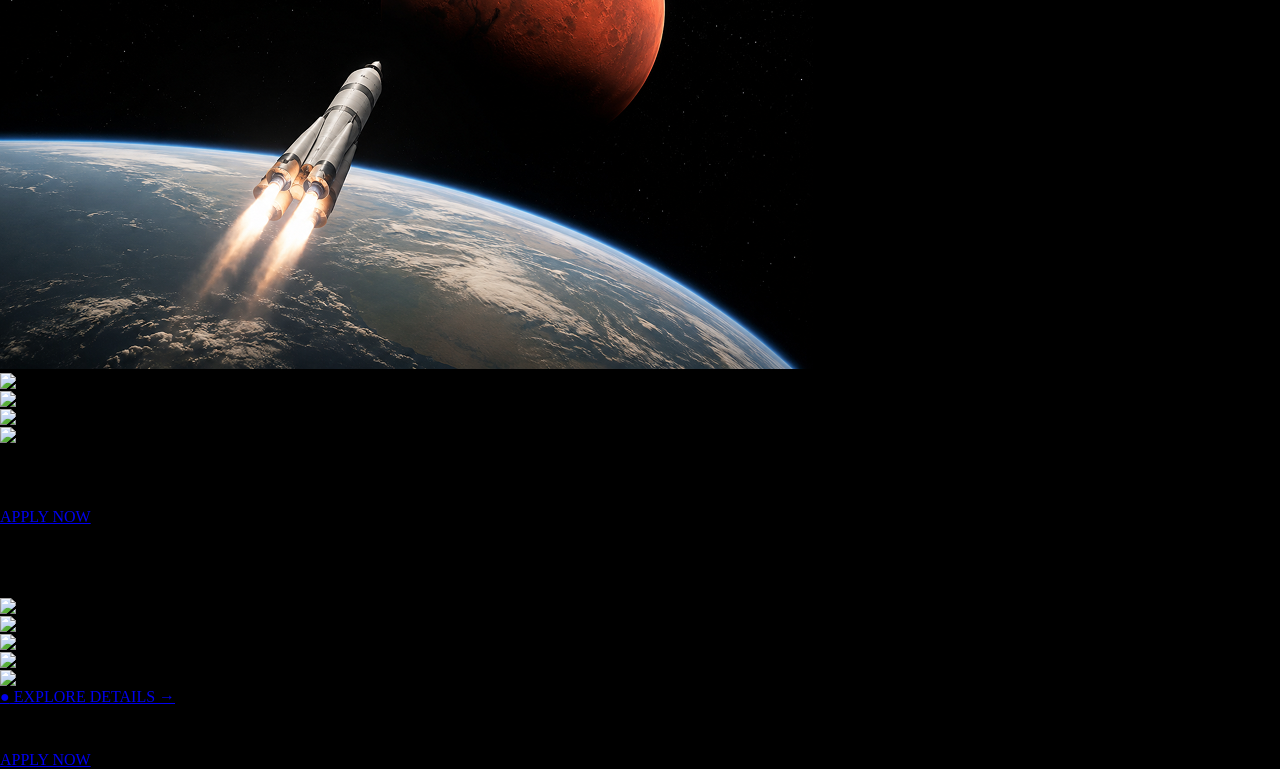
==== commit 6cbbd347: "Update index.html" ====
--- a/index.html
+++ b/index.html
@@ -8,21 +8,27 @@
 	<!-- 폰트 -->
 
 	
-	<!-- GSAP -->
+	<!-- GSAP ,  Splide.js-->
     <script src="https://cdnjs.cloudflare.com/ajax/libs/gsap/3.12.5/gsap.min.js"></script>
+	<script src="https://cdnjs.cloudflare.com/ajax/libs/gsap/3.12.5/ScrollToPlugin.min.js"></script>
+	
+	
+	
 
 
 	<!-- CSS -->
     <link rel="stylesheet" href="css/style.css" />
 	<link rel="stylesheet" href="css/style_home.css" />
 
-    <!--
+    
     <script>
         if (history.scrollRestoration) {
             history.scrollRestoration = 'manual';
         }
         window.scrollTo(0, 0);
-    </script>  -->
+    </script>
+
+	
     
 </head>
 <body>
@@ -33,10 +39,12 @@
 
 
 
-    <img id="bgMars" src="assets/image_home/planet_mars.png"></img>
-
+   
     <!-- ════ SECTION_01 : HERO ════ -->
     <section class="hero" id="hero">
+
+		<img id="bgMars" src="assets/image_home/planet_mars.png"></img>
+
  
         <!-- 배경 레이어 -->
         <img id="bgEarth" src="assets/image_home/the_earth_02.jpeg" />
@@ -66,7 +74,7 @@
         <div class="scroll-hint" id="scrollHint">
             <span class="scroll-hint__text">SCROLL TO EXPLORE</span>
             <svg class="scroll-hint__arrow" width="60.4" height="10" viewBox="0 0 60 8" fill="none">
-	            <polyline points="0,0 30,8 60,0" stroke="rgba(255,255,255,0.5)" stroke-width="1.1" fill="none"/>
+	            <polyline points="0,0 30,8 60,0" stroke="rgba(255,255,255,0.5)" stroke-width="0.8" fill="none"/>
             </svg>
         </div>
  
@@ -82,9 +90,8 @@
 
 
 
-	<!-- <!== ════ TICKER ════ ==>
-	
-    <!== ════ SECTION_02 : DIALOG ════ ==> -->
+	
+    <!-- ════ SECTION_02 : DIALOG ════ -->
     <section class="dialog-section" id="section02">
 
         <div class="dialog-box" id="dialogBox">
@@ -121,12 +128,11 @@
 			</div>
 
 			<div class="about__body">
-				<p>We are the service that makes humanity's migration to Mars a reality.</p>
-				<p>From application to travel, arrival, and settlement — we guide you through every step of your new life on Mars. When you are ready to leave Earth behind, we will already be waiting on Mars.</p>
+				<p>We are the service that makes humanity's migration to Mars a reality. From application to travel, arrival, and settlement — we guide you through every step of your new life on Mars. When you are ready to leave Earth behind, we will already be waiting on Mars.</p>
 			</div>
 
 			<a class="about__link" href="about.html">
-				<span class="about__link-diamond">◆</span>
+				<span class="about__link-diamond">●</span>
 				LEARN MORE ABOUT US →
 			</a>
 		</div>
@@ -134,7 +140,7 @@
 		<!-- 오른쪽 -->
 		<div class="about__right">
 			<div class="about__stat">
-				<span class="about__number" data-target="2079" data-decimal="0">2079</span>
+				<span class="about__number" id="yearNumber" data-target="2079">2079</span>
 				<span class="about__label">NEXT DEPARTURE</span>
 			</div>
 			<div class="about__divider"></div>
@@ -215,43 +221,199 @@
 				</div>
 			</div>
 
-			<a class="mars__link" href="mars.html">
-				<span class="mars__link-diamond">◆</span>
-				LEARN MORE ABOUT MARS →
-			</a>
+			
 		</div>
 
 		<!-- 오른쪽 -->
 		<div class="mars__right">
 			<img class="mars__planet" src="https://www.dschoy.de/wp-content/uploads/2023/08/KSG_Referenzen_Mars.png" alt="Mars" />
-		</div>
-
-	</section>
-
-
-
-
-
-
-
-
-
-    
-
-
-
-	<!-- ════ SECTION_05 : IMGRATION PROCESS ════ -->
-	<section>
-
-	</section>
-
-
-
-    <!-- ════ SECTION_06 : APPLY NOW 1 ════ -->
-
-    <!-- ════ SECTION_07 : WELCOME KIT ════ -->
+			
+			<a class="mars__link" href="mars.html">
+				<span class="mars__link-diamond">●</span>
+				LEARN MORE ABOUT MARS →
+			</a>
+		
+		</div>
+
+	</section>
+
+
+
+
+
+
+
+
+	<!-- ════ SECTION_05 : MIGRATION PROCESS ════ -->
+	<section id="section05" class="process-section">
+
+		<!-- 왼쪽 타이틀 -->
+		<div class="process__header">
+			<p class="process__sub">MIGRATION</p>
+			<p class="process__title">PROCESS</p>
+			<a class="process__link" href="process.html">
+				<span class="process__link-diamond">●</span>
+				LEARN MORE ABOUT THE PROCESS →
+			</a>
+		</div>
+
+		<!-- 우상단 스텝 넘버 -->
+		<div class="process__step-number" id="processStepNumber">
+			<span id="stepNumDisplay">01</span>
+		</div>
+
+		<!-- 원형 캐러셀 무대 -->
+		<div class="process__stage" id="processStage">
+			<div class="process__orbit" id="processOrbit">
+
+				<div class="process__item" data-index="0">
+					<div class="process__circle">
+						<img src="assets/image_home/process_apply.png" alt="Step 1" />
+					</div>
+				</div>
+
+				<div class="process__item" data-index="1">
+					<div class="process__circle">
+						<img src="https://cdn.midjourney.com/00acbe94-a77a-41be-92ef-3415f71cc6b3/0_2.png" alt="Step 2" />
+					</div>
+				</div>
+
+				<div class="process__item" data-index="2">
+					<div class="process__circle">
+						<img src="https://cdn.midjourney.com/c5a53208-b932-4464-8437-a2b52df07348/0_1.png" alt="Step 3" />
+					</div>
+				</div>
+
+				<div class="process__item" data-index="3">
+					<div class="process__circle">
+						<img src="https://cdn.midjourney.com/9ff54d26-7dcb-4b6f-a213-619a226ba425/0_1.png" alt="Step 4" />
+					</div>
+				</div>
+
+				<div class="process__item" data-index="4">
+					<div class="process__circle">
+						<img src="https://images.unsplash.com/photo-1516849677043-ef67c9557e16?w=400&q=80" alt="Step 5" />
+					</div>
+				</div>
+
+			</div>
+		</div>
+
+		<!-- 하단 스텝 텍스트 -->
+		<div class="process__label-wrap">
+			<p class="process__step-label" id="processStepLabel">APPLICATION</p>
+		</div>
+
+	</section>
+
+
+
+
+	<!-- ════ SECTION_06 : APPLY NOW ════ -->
+	<section class="s06" id="section06">
+
+		
+		<p class="s06__sub s06__sub--top">
+			START A NEW EARTH, A NEW LIFESTYLE, A NEW LIFE — RIGHT NOW
+		</p> 
+
+		<h2 class="s06__headline">
+			<span class="s06__line1">START YOUR NEW LIFE</span>
+			<span class="s06__line2">IN THE <em class="s06__accent">NEW PLANET</em></span>
+		</h2>
+
+		<a href="#apply" class="s06__btn" id="s06ApplyBtn">
+			<span class="s06__btn-text">APPLY NOW</span>
+			<span class="s06__btn-pulse" aria-hidden="true"></span>
+		</a>
+
+		<p class="s06__sub s06__sub--bottom">
+			STILL NOT SURE?  WE ALSO OFFER A WELCOME KIT
+		</p>
+
+		<div class="scroll-hint" id="scrollHint06">
+			<span class="scroll-hint__text">SCROLL TO EXPLORE</span>
+			<svg class="scroll-hint__arrow" width="60.4" height="10" viewBox="0 0 60 8" fill="none">
+				<polyline points="0,0 30,8 60,0" stroke="rgba(255,255,255,0.5)" stroke-width="0.8" fill="none"/>
+			</svg>
+		</div>
+
+	</section>
+
+
+
+
+
+
+
+
+
+	<!-- ════ SECTION_07 : WELCOME KIT ════ -->
+	<section id="section07" class="kit-section">
+
+		<div class="kit__header">
+			<p class="kit__title-top">YOUR FIRST DAY</p>
+			<p class="kit__title-bottom">WELCOME KIT</p>
+			<p class="kit__sub">CARRY THE MEMORY OF WHAT WE LEFT BEHIND.</p>
+		</div>
+
+		<div class="kit__stage" id="kitStage">
+			<div class="kit__track" id="kitTrack">
+				<div class="kit__slide" data-index="0">
+					<img src="https://cdn.midjourney.com/662f254f-8945-4341-b42a-9a71811c89ed/0_0.png" alt="Kit 1" />
+				</div>
+				<div class="kit__slide" data-index="1">
+					<img src="https://cdn.midjourney.com/184e0264-094d-4bf8-b974-8588110d002b/0_3.png" alt="Kit 2" />
+				</div>
+				<div class="kit__slide" data-index="2">
+					<img src="https://cdn.midjourney.com/6d7242da-49e1-46cc-8bed-ce0012bc21d1/0_1.png" alt="Kit 3" />
+				</div>
+				<div class="kit__slide" data-index="3">
+					<img src="https://cdn.midjourney.com/2263a0c8-08a3-4112-b657-487db86f809c/0_0.png" alt="Kit 4" />
+				</div>
+				<div class="kit__slide" data-index="4">
+					<img src="https://cdn.midjourney.com/20bbbf96-1879-42df-bfd2-e4e172a0eb70/0_1.png" alt="Kit 5" />
+				</div>
+			</div>
+		</div>
+
+		<a class="kit__link" href="kit.html">
+			<span class="kit__link-diamond">●</span>
+			EXPLORE DETAILS →
+		</a>
+
+	</section>
+
+
+
+
 
     <!-- ════ SECTION_08 : APPLY NOW 2 ════ -->
+	 <section class="s08" id="section08">
+
+		
+		<p class="s08__sub s08__sub--top">
+			START A NEW EARTH, A NEW LIFESTYLE, A NEW LIFE — RIGHT NOW
+		</p> 
+
+		<h2 class="s08__headline">
+			<span class="s08__line1">START YOUR NEW LIFE</span>
+			<span class="s08__line2">IN THE <em class="s08__accent">NEW PLANET</em></span>
+		</h2>
+
+		<a href="#apply" class="s08__btn" id="s08ApplyBtn">
+			<span class="s08__btn-text">APPLY NOW</span>
+			<span class="s08__btn-pulse" aria-hidden="true"></span>
+		</a>
+
+		
+	</section>
+
+
+
+
+
+
 
     <!-- ════ SECTION_09 : CONTACT US ════ -->
 
@@ -267,4 +429,4 @@
     <div class="bg-gradient-bottom"></div>
 </body>
 
-</html>+</html>
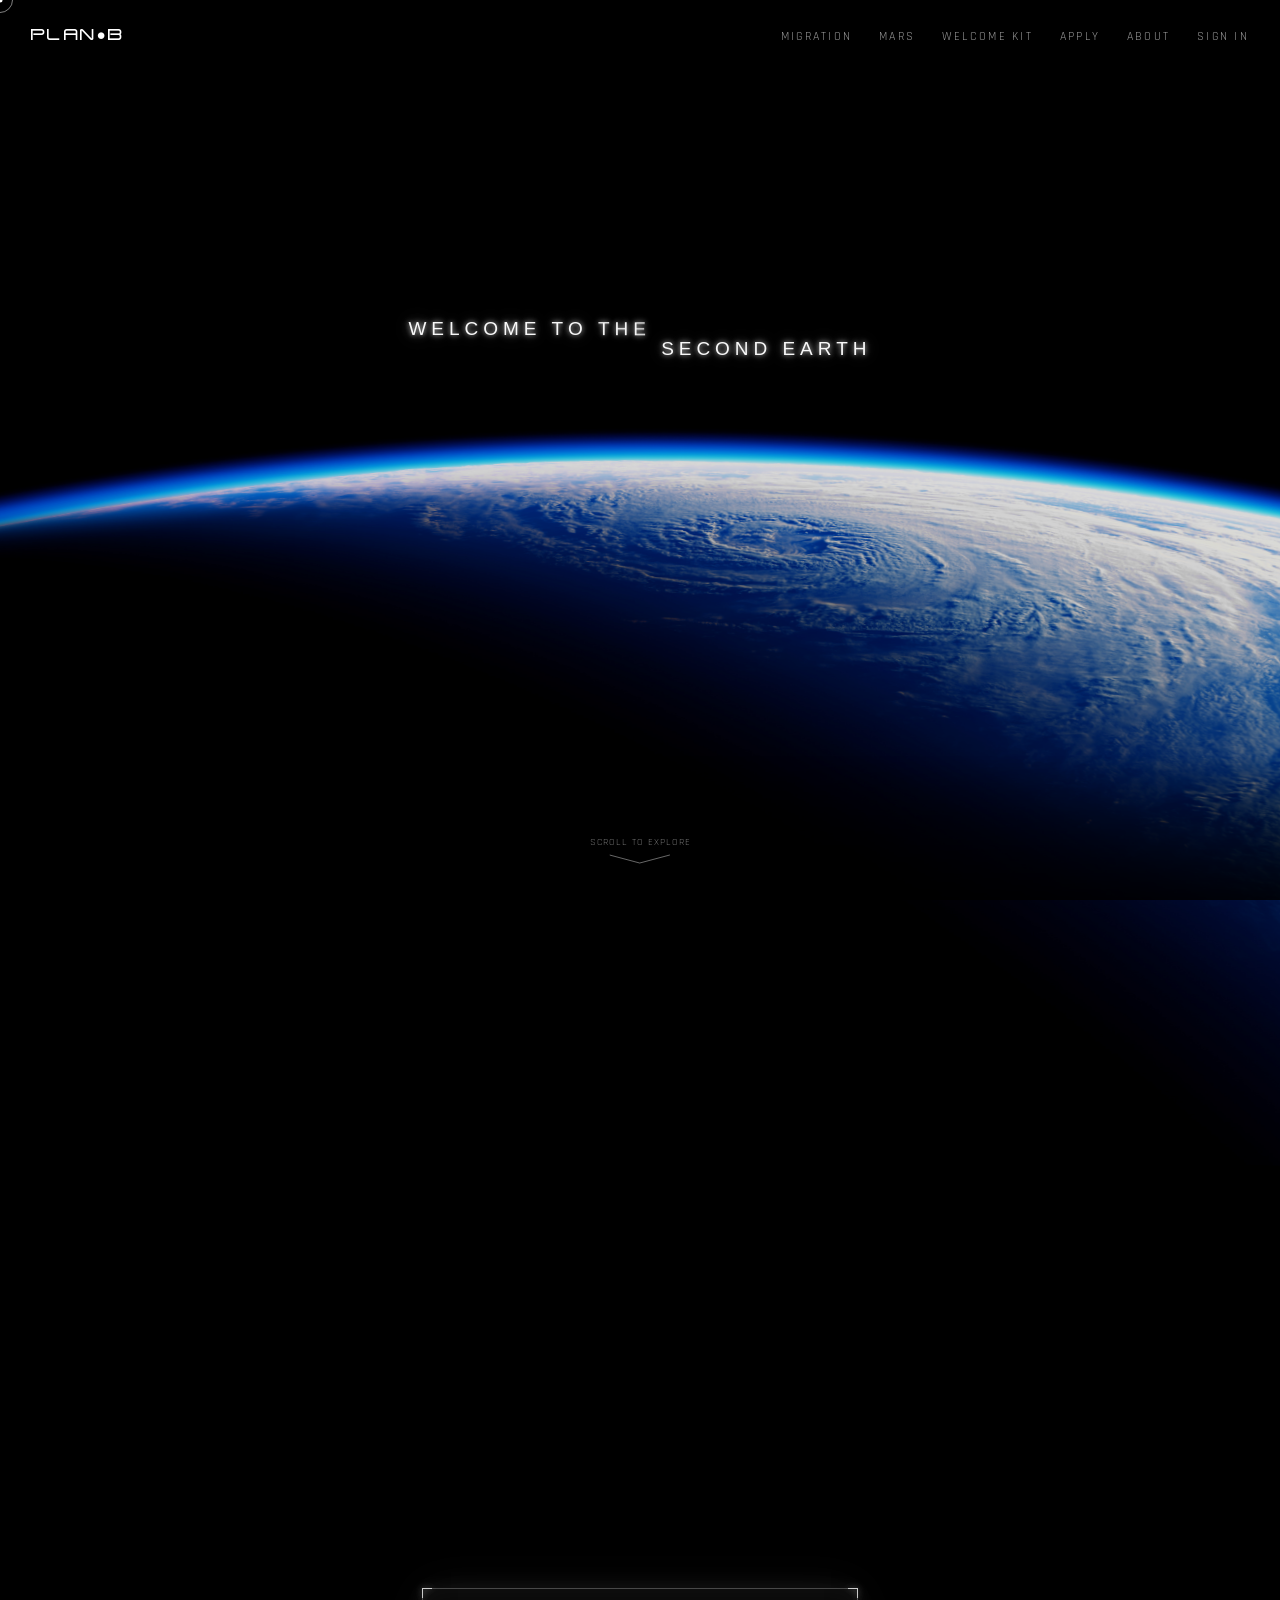
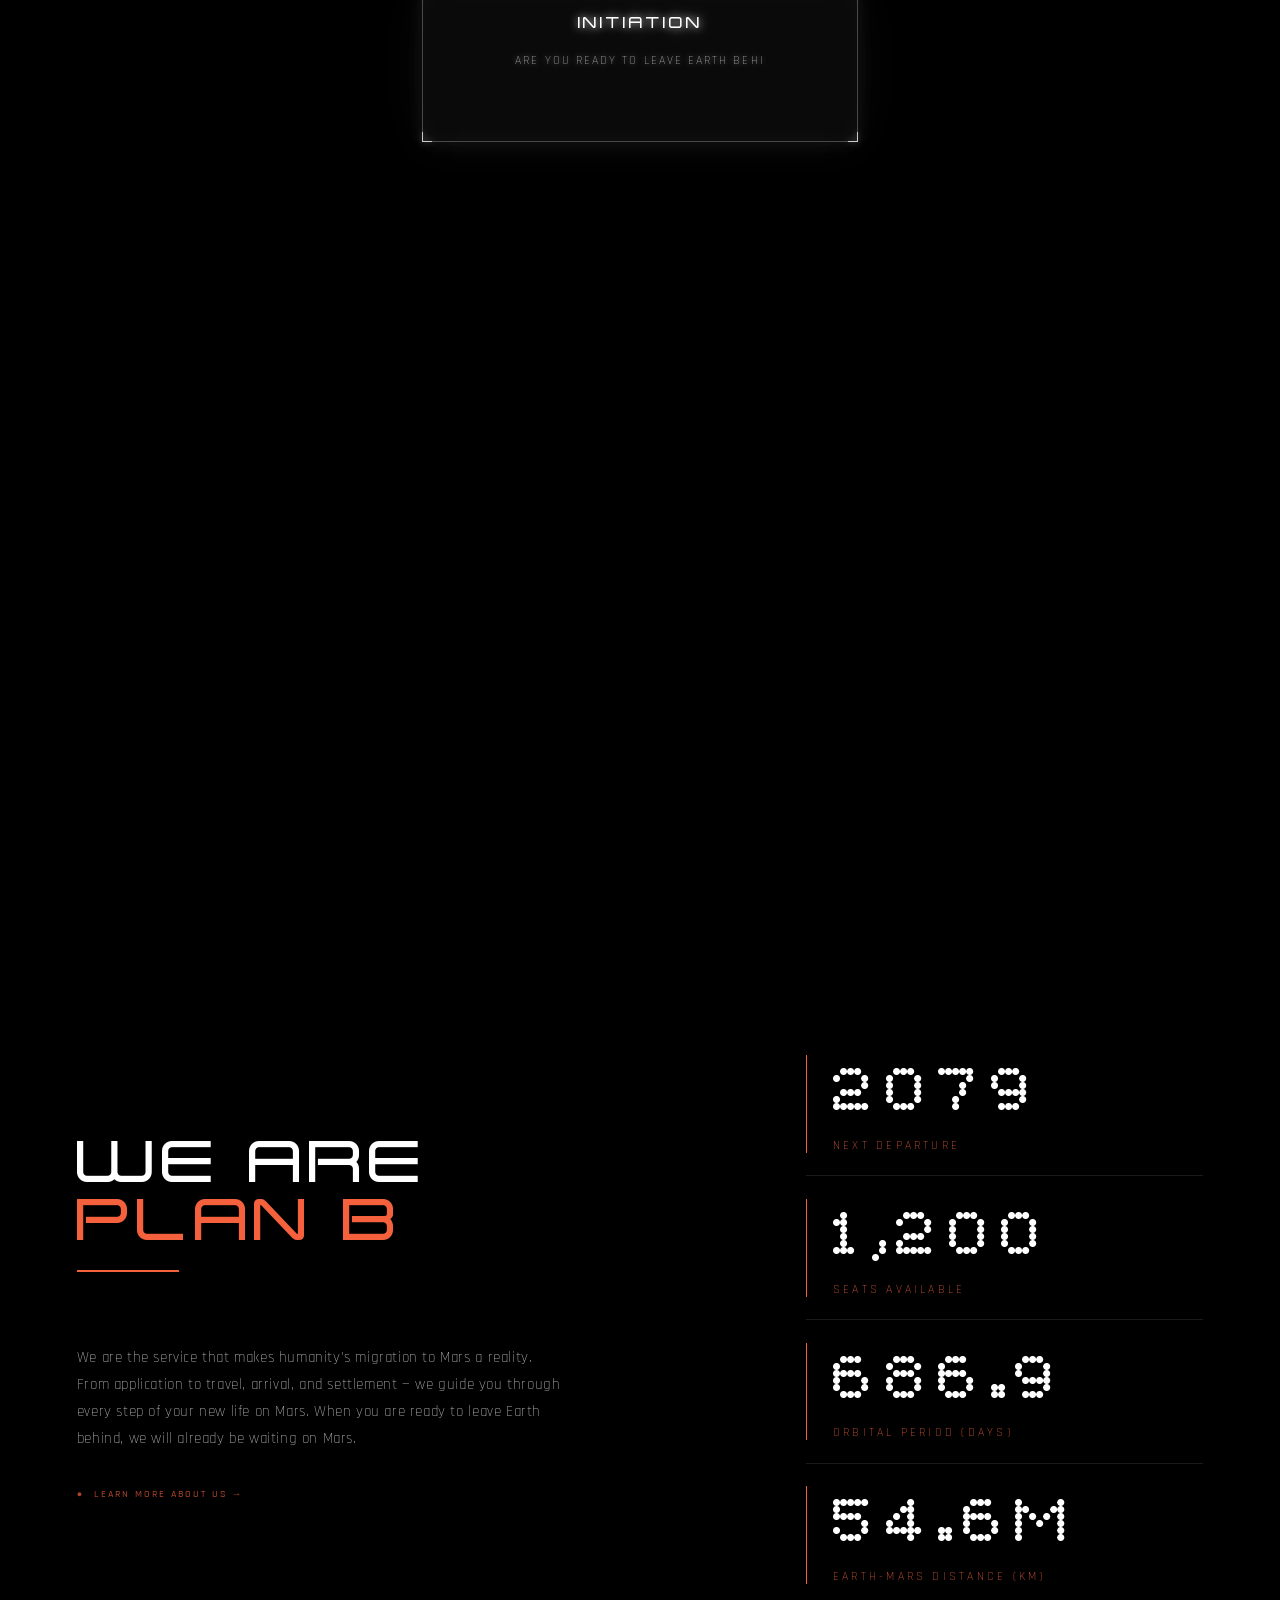
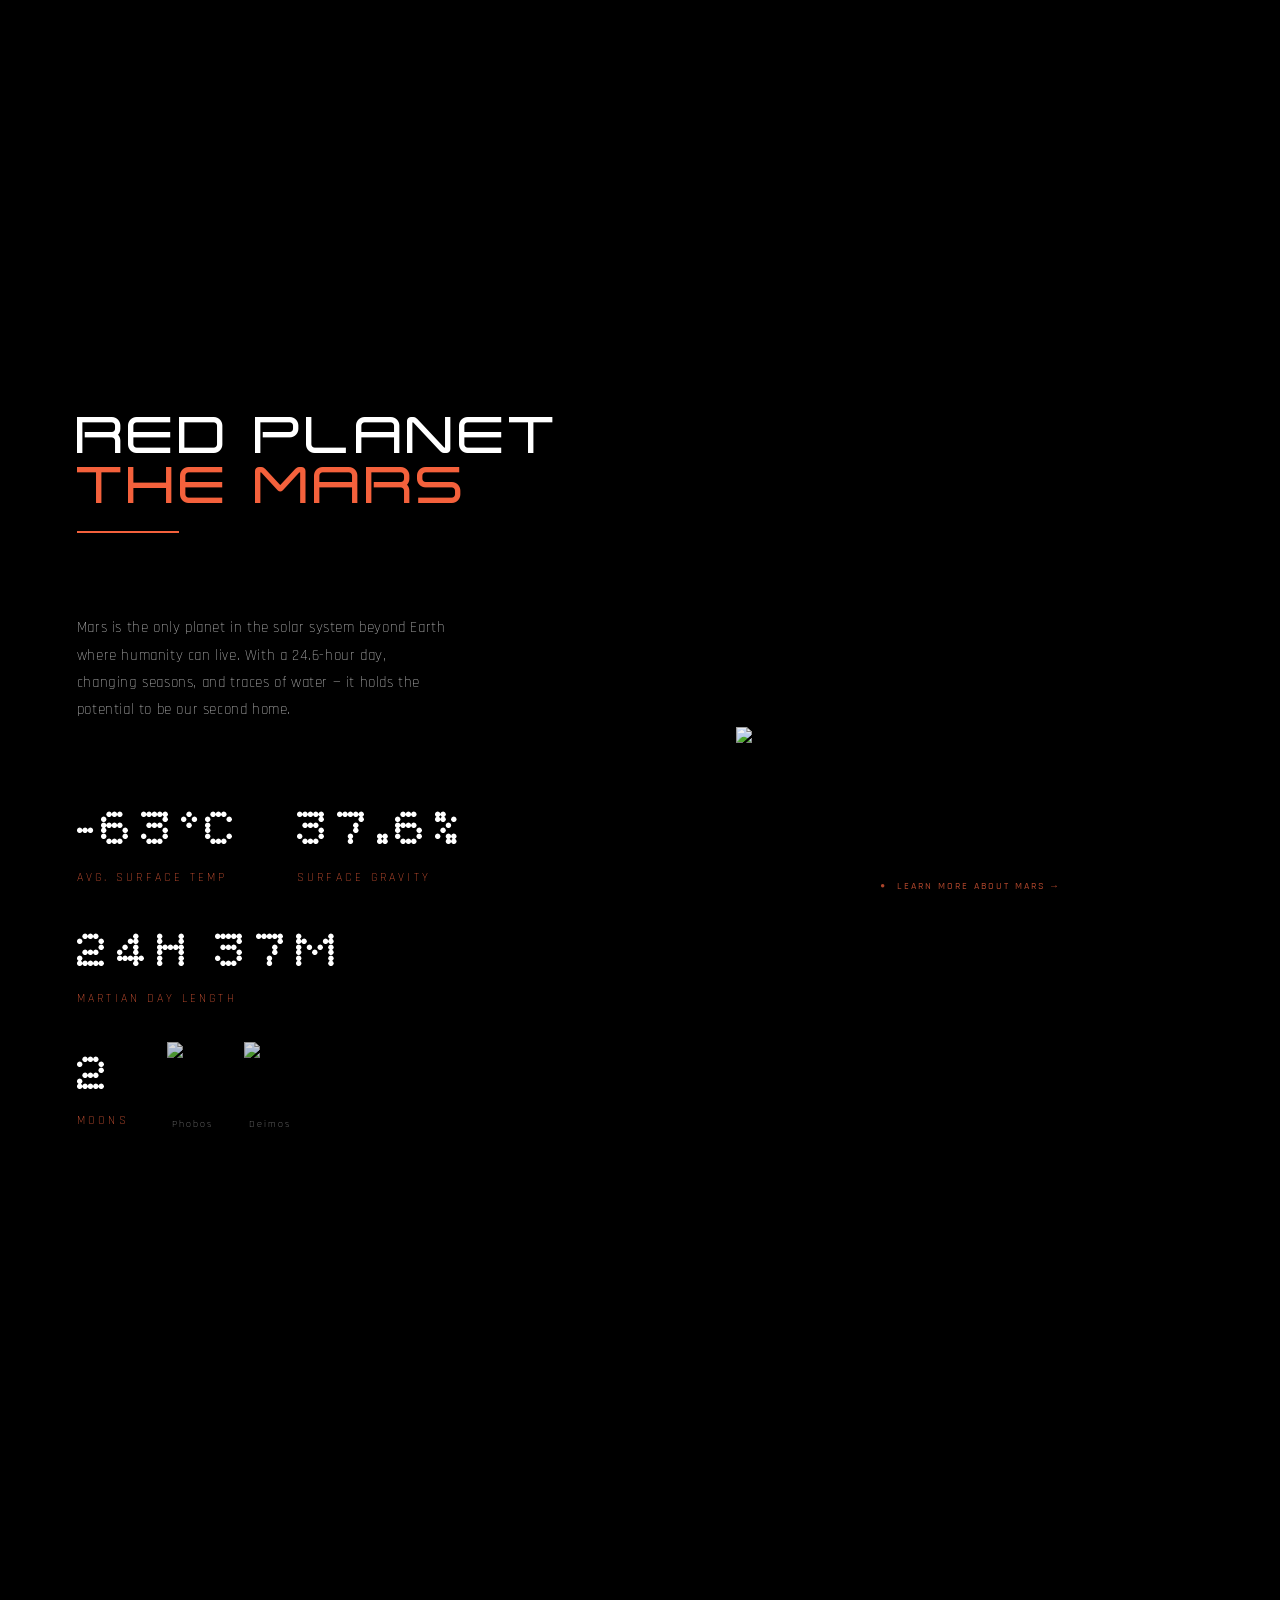
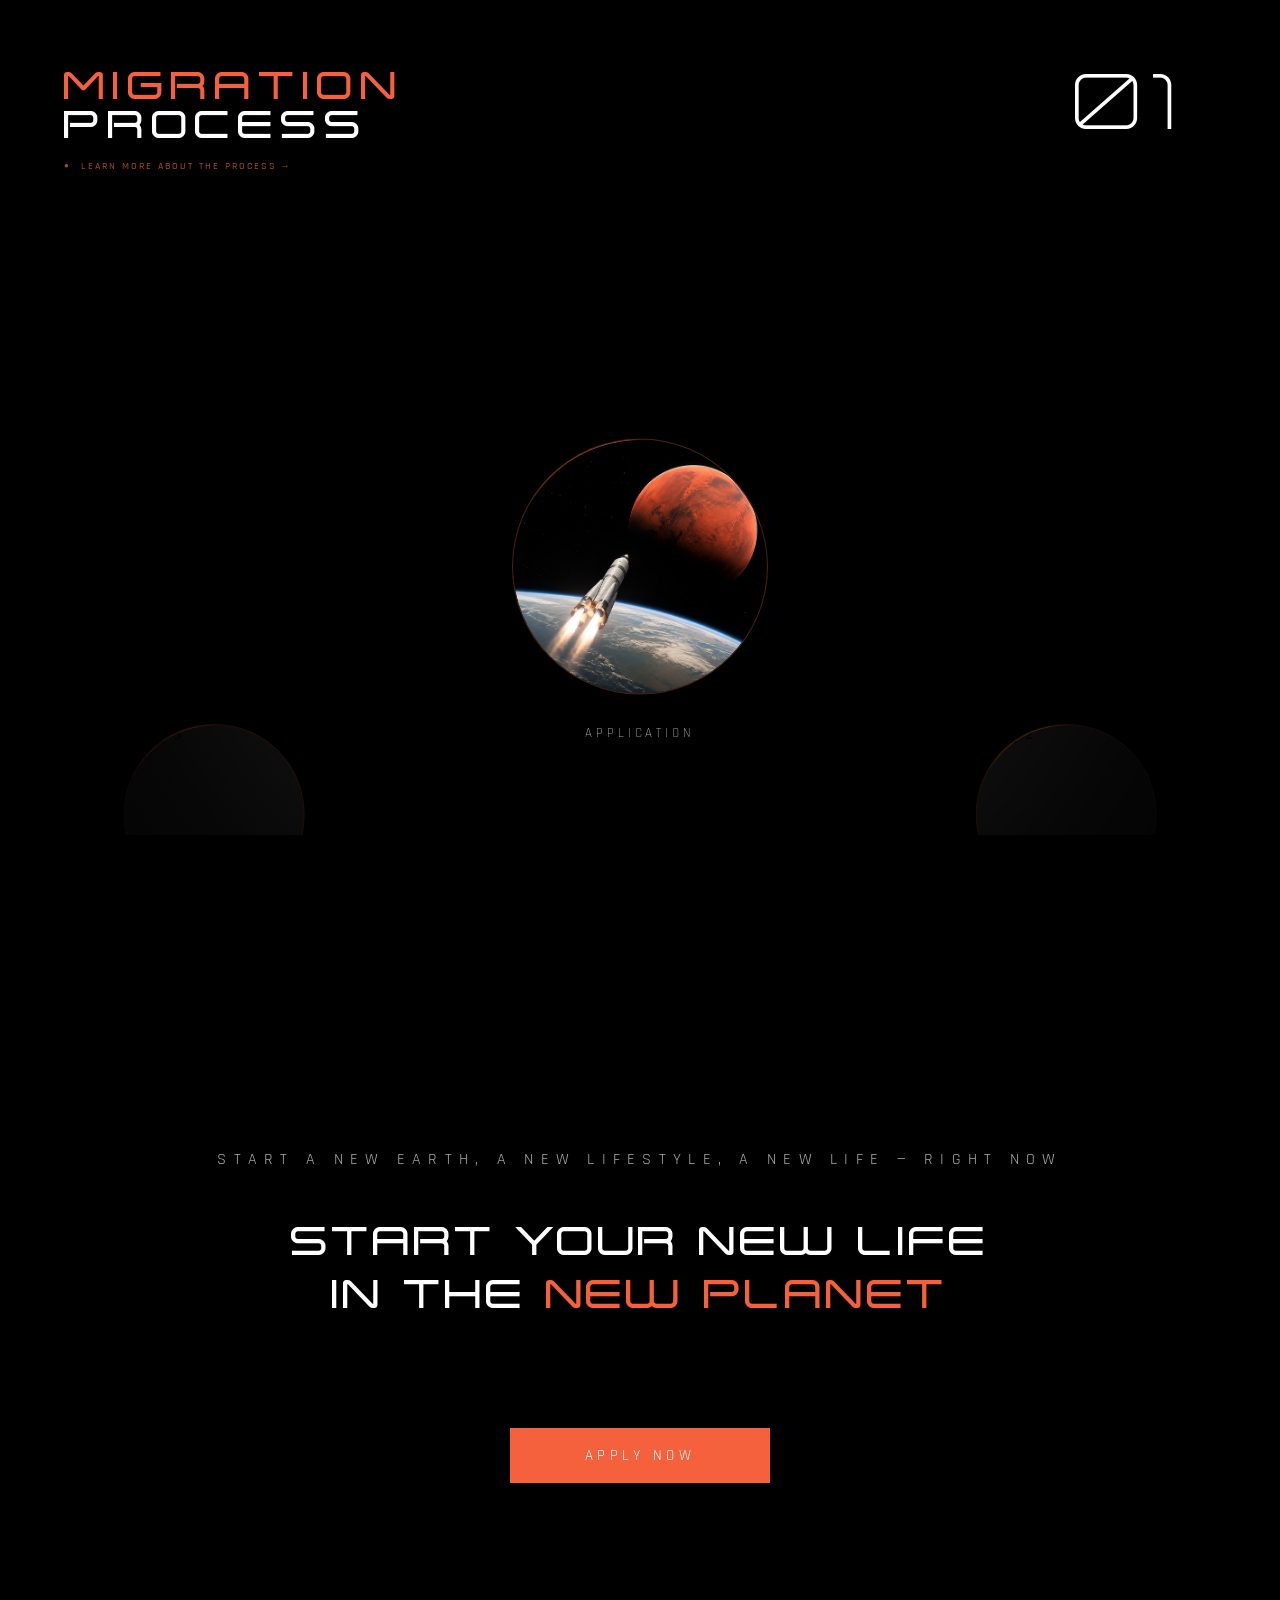
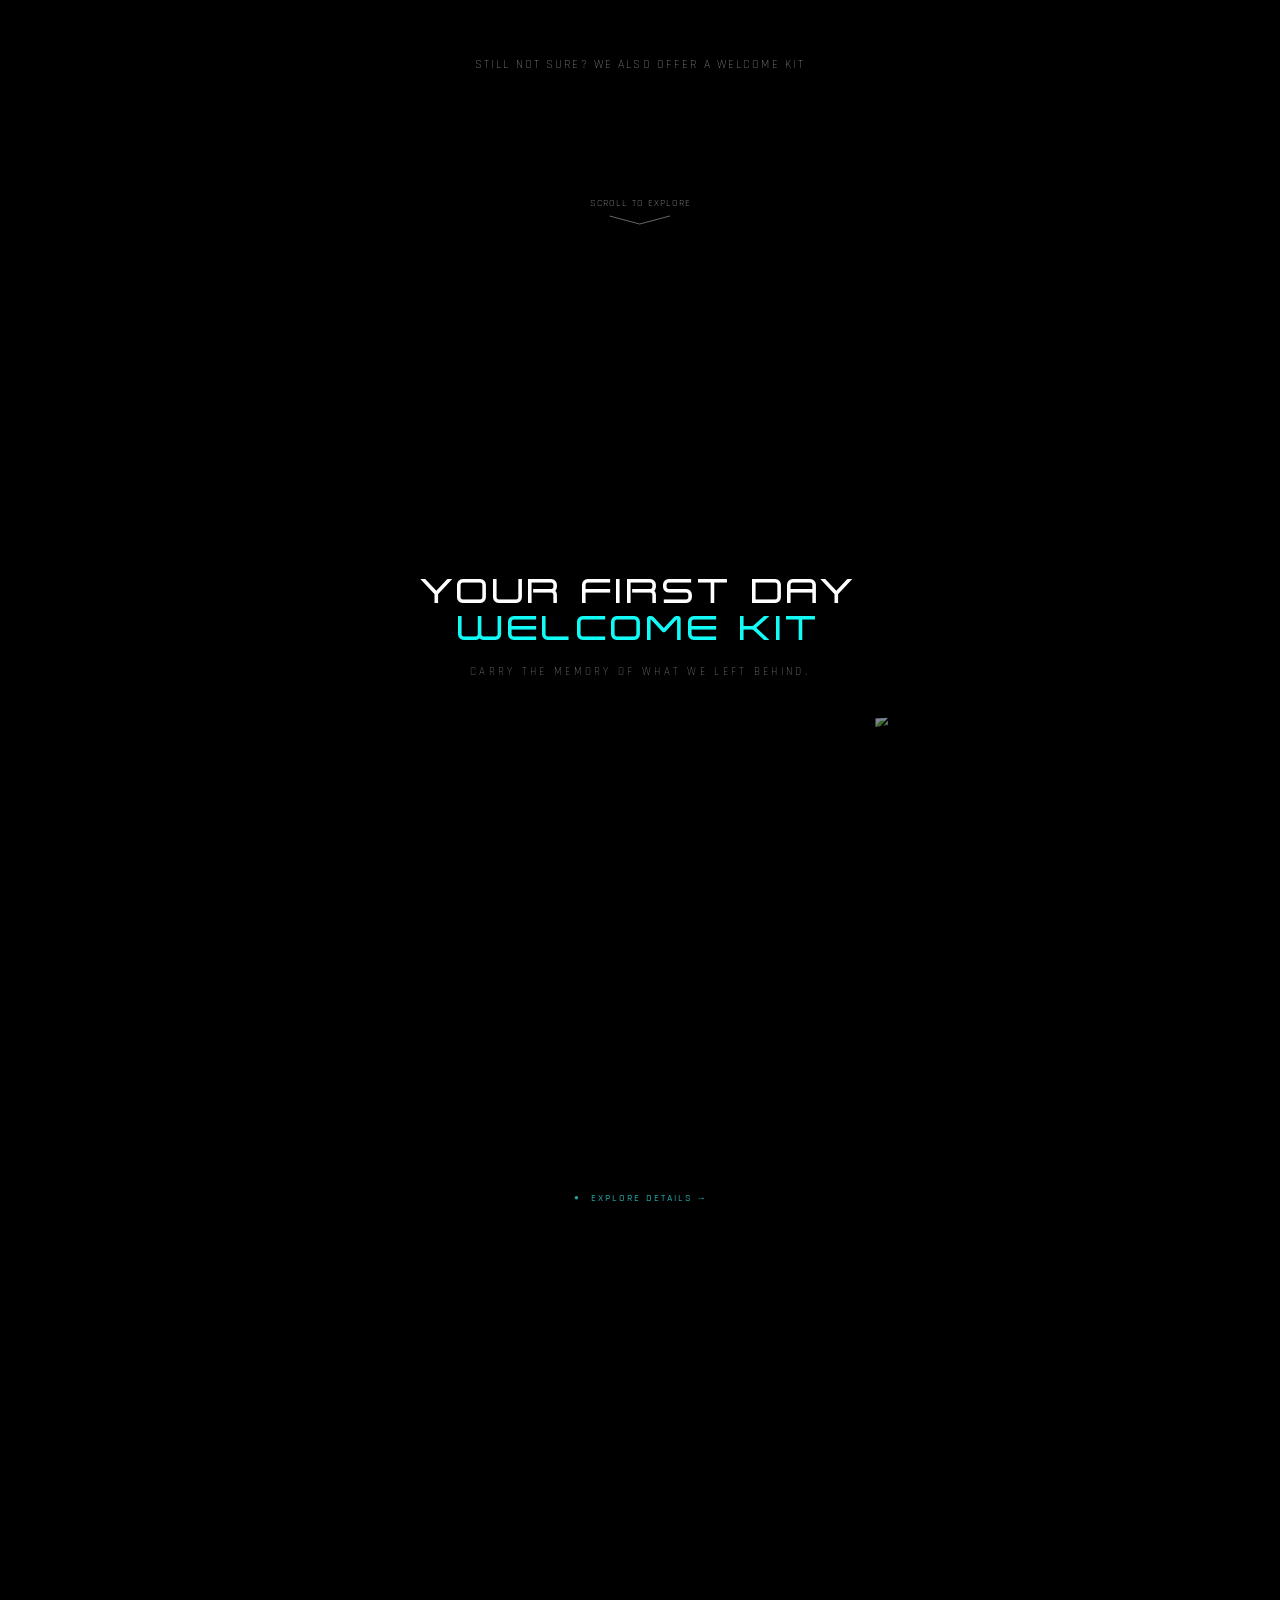
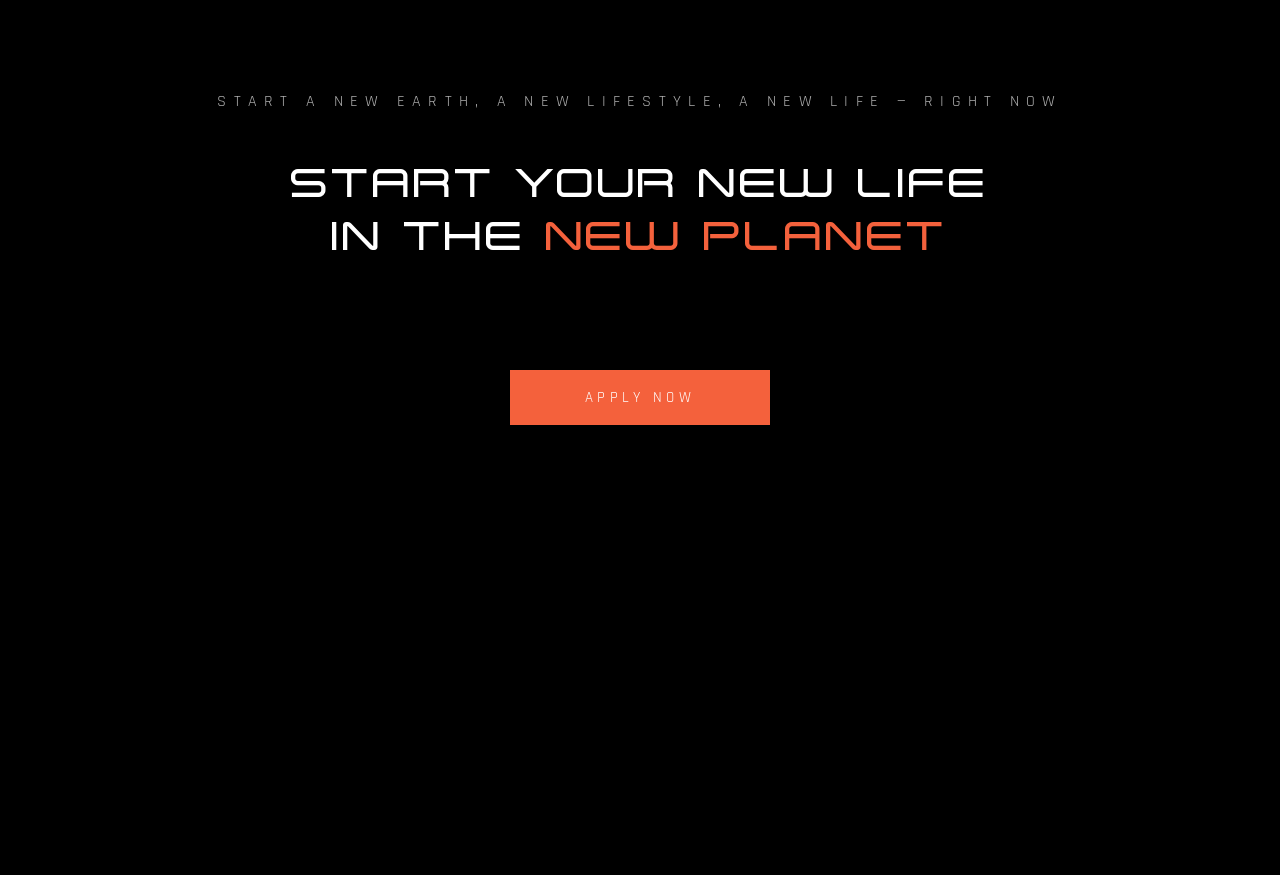
==== commit db368c39: "Update index.html" ====
--- a/index.html
+++ b/index.html
@@ -28,10 +28,83 @@
         window.scrollTo(0, 0);
     </script>
 
+
+
+
+	<style>
+		#mobile-block { display: none; }
+
+		@media screen and (max-width: 1024px) {
+			body > *:not(#mobile-block) { display: none !important; }
+			#mobile-block {
+				display: block !important;
+				position: fixed;
+				inset: 0;
+				background: #fff !important;
+				z-index: 999999;
+			}
+			#mobile-block::after {
+				content: "This website is optimized for desktop.\APlease visit on a PC, laptop, or a wider screen.";
+				white-space: pre-line;
+				position: fixed;
+				inset: 0;
+				display: flex;
+				justify-content: center;
+				align-items: center;
+				text-align: center;
+				padding: 0 40px;
+				font-family: sans-serif;
+				font-size: 14px;
+				line-height: 1.7;
+				color: #444;
+			}
+			html, body { overflow: hidden !important; }
+		}
+	</style>
+
+
+
+
 	
     
 </head>
 <body>
+	<div id="mobile-block"></div>
+
+	<script>
+
+  		document.addEventListener('contextmenu', event => event.preventDefault());
+
+		document.addEventListener('keydown', event => {
+    		const isMac = navigator.platform.toUpperCase().indexOf('MAC') >= 0;
+    		const isMetaKey = isMac ? (event.metaKey || event.altKey) : event.ctrlKey;
+
+    		if (event.keyCode === 123) {
+      			event.preventDefault();
+      		return false;
+    		}
+
+    		if (isMetaKey && event.keyCode === 85) {
+      			event.preventDefault();
+      			return false;
+    		}
+ 		
+			if (isMetaKey && event.shiftKey && event.keyCode === 73) {
+      			event.preventDefault();
+      			return false;
+    		}
+
+   			if (isMetaKey && event.shiftKey && event.keyCode === 74) {
+      			event.preventDefault();
+      		return false;
+    		}
+
+    		if (isMetaKey && event.shiftKey && event.keyCode === 67) {
+      			event.preventDefault();
+      			return false;
+    		}
+  		});
+	</script>
 
 
     
@@ -292,7 +365,7 @@
 
 				<div class="process__item" data-index="4">
 					<div class="process__circle">
-						<img src="https://images.unsplash.com/photo-1516849677043-ef67c9557e16?w=400&q=80" alt="Step 5" />
+						<img src="https://cdn.midjourney.com/2a789aa9-4da1-41f4-829f-207e89fdd6d8/0_0.png" alt="Step 5" />
 					</div>
 				</div>
 
@@ -360,19 +433,19 @@
 		<div class="kit__stage" id="kitStage">
 			<div class="kit__track" id="kitTrack">
 				<div class="kit__slide" data-index="0">
-					<img src="https://cdn.midjourney.com/662f254f-8945-4341-b42a-9a71811c89ed/0_0.png" alt="Kit 1" />
+					<img src="https://res.cloudinary.com/dzayipaad/image/upload/v1781742639/id_%EC%B9%B4%EB%93%9C_%EC%95%9E%EB%A9%B4333sss3_-_%EB%B3%B5%EC%82%AC%EB%B3%B8_covcqy.png" alt="Kit 1" />
 				</div>
 				<div class="kit__slide" data-index="1">
-					<img src="https://cdn.midjourney.com/184e0264-094d-4bf8-b974-8588110d002b/0_3.png" alt="Kit 2" />
+					<img src="https://cdn.midjourney.com/662f254f-8945-4341-b42a-9a71811c89ed/0_0.png" alt="Kit 2" />
 				</div>
 				<div class="kit__slide" data-index="2">
-					<img src="https://cdn.midjourney.com/6d7242da-49e1-46cc-8bed-ce0012bc21d1/0_1.png" alt="Kit 3" />
+					<img src="https://cdn.midjourney.com/5de03cd2-797d-464e-b747-73801afbe673/0_1.png" alt="Kit 3" />
 				</div>
 				<div class="kit__slide" data-index="3">
-					<img src="https://cdn.midjourney.com/2263a0c8-08a3-4112-b657-487db86f809c/0_0.png" alt="Kit 4" />
+					<img src="https://cdn.midjourney.com/bebb9580-6956-4da0-8037-ec9a4fd517a1/0_2.png" alt="Kit 4" />
 				</div>
 				<div class="kit__slide" data-index="4">
-					<img src="https://cdn.midjourney.com/20bbbf96-1879-42df-bfd2-e4e172a0eb70/0_1.png" alt="Kit 5" />
+					<img src="https://cdn.midjourney.com/5db3bcdd-d11d-463f-8925-8ab02323099b/0_3.png" alt="Kit 5" />
 				</div>
 			</div>
 		</div>
@@ -411,6 +484,7 @@
 
 
 
+	<div class="bg-gradient-bottom"></div>
 
 
 
@@ -426,7 +500,28 @@
     <script src="js/component.js"></script>
 	<script src="js/script_home.js"></script>
 
-    <div class="bg-gradient-bottom"></div>
+    
+
+
+
+	
+	<script>
+		function blockMobile() {
+			const isMobile = /Android|webOS|iPhone|iPad|iPod|BlackBerry|IEMobile|Opera Mini/i.test(navigator.userAgent);
+			const isSmallScreen = window.innerWidth < 1024;
+			return isMobile || isSmallScreen;
+		}
+
+		document.addEventListener('touchmove', function(e) {
+			if (blockMobile()) e.preventDefault();
+		}, { passive: false });
+
+		window.addEventListener('resize', function() {
+			document.documentElement.style.overflow = blockMobile() ? 'hidden' : '';
+		});
+		window.dispatchEvent(new Event('resize'));
+	</script>
+
 </body>
 
 </html>
--- a/css/style.css
+++ b/css/style.css
@@ -58,22 +58,38 @@
 }
 
 
+html:has(#hero), html:has(#hero) body {
+    scrollbar-width: none;
+    -ms-overflow-style: none;
+}
+html:has(#hero)::-webkit-scrollbar,
+html:has(#hero) body::-webkit-scrollbar {
+    display: none;
+}
+
 
 
 :root {
     --ff-title: 'Syncopate',   sans-serif;  /*Martian Mono'*/
-    --ff-body:  'Barlow',      sans-serif;
-    --ff-mono:  'Rajdhani', monospace;
-    --ff-logo:  'Expansiva',  sans-serif;   /*로고 는 Aldrich X*/ /*Orbitron =  Expansiva ^^ > syncopate--x*/
+    --ff-body:  'Rajdhani',     monospace;   /*'Barlow',      sans-serif;*/
+    --ff-mono:  'Rajdhani',     monospace;
+    --ff-logo:  'Expansiva',    sans-serif;   /*로고 는 Aldrich X*/ /*Orbitron =  Expansiva ^^ > syncopate--x*/
     --ff-dot: 'Bitcount Prop Single', monospace;
 
+    --ff-logo-bold_thin: 700;
+    --ff-body-size: clamp(13px, 0.23vw + 12.1px, 15.5px);
+    --ff-body-color: rgba(255, 255, 255, 0.769);
+
     --white: #ffffff;
+    --w90:   rgba(255,255,255,0.90);
     --w80:   rgba(255,255,255,0.80);
     --w70:   rgba(255,255,255,0.70);
     --w60:   rgba(255,255,255,0.60);
     --w50:   rgba(255,255,255,0.50);
     --w25:   rgba(255,255,255,0.25);
     --w10:   rgba(255,255,255,0.10);
+    --mars:  #F4613C;
+    --earth: #13fbf7;  /*00F5E9*/
 
 }
 
@@ -105,10 +121,14 @@
 
 
 
+html {
+	scrollbar-gutter: stable;
+}
+
 html, body { 
     position: relative;
     overflow-x: hidden;
-    min-width: 100vw;
+    width: 100vw;
 	min-height: 100vh;;
 	background: #000;
 	/*overflow-x: hidden;*/
@@ -141,6 +161,8 @@
     font-weight: 700;
     letter-spacing: 0.09em;
     color: var(--white);
+    display: inline-block;
+    text-decoration: none;
 }
 
 .logo-dot {
@@ -149,7 +171,7 @@
      margin-right: 0.08em;
 }
 .logo-dot.mars {
-    color: #FF6B2B;
+    color: var(--mars);
     
 }
 
@@ -162,15 +184,19 @@
 .nav__links a {
     font-family: var(--ff-mono);
     font-size: clamp(11.5px, 0.265vw, 18px); /* 10px → 12px 수준으로 */
-    font-weight: 500;
+    font-weight: 400;
     letter-spacing: 0.2em;
     color: var(--w60);
     text-decoration: none;
     transition: color 0.2s ease;
+    
 }
 .nav__links a:hover {
     color: var(--white);
-}
-
-
-
+    text-shadow:
+        0 0 6px  rgba(255,255,255,0.9),
+        0 0 20px rgba(255,255,255,0.5);
+}
+
+
+
--- a/css/style_home.css
+++ b/css/style_home.css
@@ -20,12 +20,20 @@
 }
 
 
+
+
 /* ── 배경 레이어 공통 ─────────────────
    inset:0 으로 section 꽉 채움
    will-change로 GPU 가속
 ──────────────────────────────────── */
 
-
+.hero::before {
+    content: '';
+    position: fixed;
+    inset: 0;
+    background: #000;
+    z-index: 0;
+}
 
 /* ── EARTH ────────────────────────────
    background-size:  이미지 크기 (% = 뷰포트 너비 기준)
@@ -53,7 +61,7 @@
     position: fixed;
 	height: auto;
     left: 50%;
-    top: 21%;
+    top: 20%;
     transform: translateX(-50%);
     
 	will-change: transform, opacity, filter;
@@ -81,7 +89,7 @@
     position: absolute;
     height: auto;
     left: 50%;
-    top: 2%;
+    top: 10%;
     transform: translateX(-50%);
     will-change: transform, opacity;
     z-index: 2;
@@ -230,8 +238,8 @@
 .scroll-hint__text {
 	font-family: var(--ff-mono);
 	letter-spacing: 0.05em;
-    font-size: 11px;
-    font-weight: 400;
+    font-size: 10px;
+    font-weight: 300;
     letter-spacing: 0.1em;
     color: var(--w70);
     text-transform: uppercase;
@@ -287,7 +295,7 @@
 .dialog-section {
     position: relative;
     width: 100vw;
-    height: 190vh;
+    height: 170vh;
     background: #000;
     display: flex;
     align-items: center;
@@ -299,8 +307,8 @@
 .dialog-box {
     position: relative;
     z-index: 4;
-    width: clamp(280px, 32vw, 560px);
-    padding: 2.5vh 2.5vw;
+    width: clamp(290px, 34vw, 570px);
+    padding: 3.1vh 3vw 2.3vh 3vw;   /*상 우 하 좌*/
     background: rgba(255,255,255,0.04);
     border: 1px solid rgba(255,255,255,0.25);
     box-shadow:
@@ -309,19 +317,22 @@
         inset 0 0 24px rgba(255,255,255,0.03);
     transform: scaleX(0);
     opacity: 0;
+    backdrop-filter: blur(12px);           /* ← 리퀴드글라스 */
+    -webkit-backdrop-filter: blur(12px);
 }
 
     .db-corner {
         position: absolute;
         width: 10px;
         height: 10px;
-        border-color: rgba(255,255,255,0.7);
+        border-color: rgba(255, 255, 255, 0.7);
         border-style: solid;
-    }
-    .db-corner--tl { top: -1px;    left: -1px;  border-width: 1px 0 0 1px; }
-    .db-corner--tr { top: -1px;    right: -1px; border-width: 1px 1px 0 0; }
-    .db-corner--bl { bottom: -1px; left: -1px;  border-width: 0 0 1px 1px; }
-    .db-corner--br { bottom: -1px; right: -1px; border-width: 0 1px 1px 0; }
+        filter: drop-shadow(0 0 3.35px rgba(255, 255, 255, 0.73)); 
+    }
+    .db-corner--tl { top: -1px;    left: -1px;  border-width: 1.3px 0 0 1.3px; }
+    .db-corner--tr { top: -1px;    right: -1px; border-width: 1.3px 1.3px 0 0; }
+    .db-corner--bl { bottom: -1px; left: -1px;  border-width: 0 0 1.3px 1.3px; }
+    .db-corner--br { bottom: -1px; right: -1px; border-width: 0 1.3px 1.3px 0; }
 
     
 
@@ -329,29 +340,34 @@
         display: flex;
         flex-direction: column;
         align-items: center;
-        gap: 2vh;
+        /*gap: 2.2vh;*/
         opacity: 0;
     }
 
         .db-title {
+            margin-bottom: 2.5vh;
             font-family: var(--ff-logo);
-            font-size: clamp(13px, 1vw, 20px);
-            font-weight: 400;
+            font-size: clamp(14.5px, 1.1vw, 22px);
+            font-weight: 700;
             letter-spacing: 0.2em;
             color: var(--white);
             text-shadow:
-                0 0 8px  rgba(255,255,255,0.9),
+                0 0 8px  rgba(255, 255, 255, 0.9),
                 0 0 24px rgba(255,255,255,0.4);
         }
 
         .db-body {
+            margin-bottom: 2.8vh;
             font-family: var(--ff-mono);
-            font-size: clamp(10px, 0.6vw, 13px);
+            font-size: clamp(11.5px, 0.77vw, 15px);
             font-weight: 300;
             letter-spacing: 0.18em;
             color: var(--w70);
             text-align: center;
             min-height: 1.5em;
+            text-shadow:
+                0 0 6px  rgba(255, 255, 255, 0.644),
+                0 0 18px rgba(255,255,255,0.3);
         }
 
         .db-btn {
@@ -412,7 +428,7 @@
     .about__we {
         font-family: var(--ff-logo);
         font-size: clamp(32px, 4.5vw, 80px);
-        font-weight: 700;
+        font-weight: var(--ff-logo-bold_thin);
         color: var(--white);
         line-height: 1;
         letter-spacing: 0.05em;
@@ -421,8 +437,8 @@
     .about__planb {
         font-family: var(--ff-logo);
         font-size: clamp(32px, 4.5vw, 80px);
-        font-weight: 700;
-        color: #FF6B2B;
+        font-weight: var(--ff-logo-bold_thin);
+        color: var(--mars);
         line-height: 1;
         letter-spacing: 0.05em;
     }
@@ -431,21 +447,22 @@
         display: block;
         width: clamp(60px, 8vw, 140px);
         height: 2px;
-        background: #FF6B2B;
-        margin-top: 1.5vh;
+        background: var(--mars);
+        margin-top: 1.7vh;
     }
 
     .about__body {
         display: flex;
         flex-direction: column;
         gap: 2vh;
+        margin-top: 4vh;
     }
 
     .about__body p {
         font-family: var(--ff-body);
-        font-size: clamp(12px, 1vw, 16px);
+        font-size: var(--ff-body-size);
         font-weight: 200;
-        color: var(--w60);
+        color: var(--ff-body-color);
         line-height: 1.8;
         letter-spacing: 0.04em;
     }
@@ -455,26 +472,31 @@
         align-items: center;
         gap: 10px;
         font-family: var(--ff-mono);
-        font-size: clamp(11px, 0.9vw, 14px);
+        font-size: clamp(10px, 0.7vw, 13px);
         font-weight: 500;
         letter-spacing: 0.2em;
-        color: #FF6B2B;
+        color: #f4613cb5;
         text-decoration: none;
-        transition: opacity 0.2s ease;
+        transition: color 0.2s ease;
     }
     .about__link:hover {
-        opacity: 0.7;
+        color: var(--mars);
+        text-shadow:
+        0 0 6px  rgba(255, 75, 10, 0.821),
+        0 0 15px rgba(255, 76, 22, 0.754);
     }
 
     .about__link-diamond {
-        font-size: 8px;
-    }
+        font-size: 9px;
+    }
+
+
 
 .about__right {
     display: flex;
     flex-direction: column;
     gap: 0;
-    min-width: 38vw;
+    min-width: 31vw;
 }
 
     .about__divider {
@@ -487,9 +509,9 @@
     .about__stat {
         display: flex;
         flex-direction: column;
-        gap: 0.8vh;
+        gap: 0.6vh;
         padding-left: 2vw;
-        border-left: 1px solid #FF6B2B;
+        border-left: 1px solid var(--mars);
     }
 
     .about__number {
@@ -504,9 +526,9 @@
     .about__label {
         font-family: var(--ff-mono);
         font-size: clamp(11px, 0.9vw, 14px);
-        font-weight: 400;
+        font-weight: 300;
         letter-spacing: 0.28em;
-        color: #FF6B2B;
+        color: var(--mars);
     }
 
 
@@ -531,21 +553,23 @@
     display: flex;
     align-items: center;
     justify-content: space-between;
-    padding: 25vh 6vw;
+    padding: 0vh 6vw;
+    padding-bottom: 45vh;
     gap: 4vw;
 }
 
 .mars__left {
+    padding-top: 23vh;
     display: flex;
     flex-direction: column;
     gap: 4vh;
-    max-width: 48vw; 
+    max-width: 46.5vw; 
 }
 
     .mars__red {
         font-family: var(--ff-logo);
-        font-size: clamp(28px, 3vw, 52px);
-        font-weight: 700;
+        font-size: clamp(30px, 3.9vw, 52px);
+        font-weight: var(--ff-logo-bold_thin);
         color: var(--white);
         line-height: 1;
         letter-spacing: 0.05em;
@@ -553,9 +577,9 @@
 
     .mars__name {
         font-family: var(--ff-logo);
-        font-size: clamp(28px, 3vw, 52px);
-        font-weight: 700;
-        color: #FF6B2B;
+        font-size: clamp(30px, 3.9vw, 52px);
+        font-weight: var(--ff-logo-bold_thin);
+        color: var(--mars);
         line-height: 1;
         letter-spacing: 0.05em;
     }
@@ -564,15 +588,28 @@
         display: block;
         width: clamp(60px, 8vw, 140px);
         height: 2px;
-        background: #FF6B2B;
-        margin-top: 1.5vh;
-    }
+        background: var(--mars);
+        margin-top: 1.7vh;
+    }
+
+
+
+    .mars__body {
+        display: flex;
+        flex-direction: column;
+        gap: 2vh;
+        margin-top: 5vh;
+        max-width: 29vw;
+        margin-bottom: 4.5vh;
+    }
+
 
     .mars__body p {
+
         font-family: var(--ff-body);
-        font-size: clamp(12px, 0.85vw, 16px);
-        font-weight: 300;
-        color: var(--w60);
+        font-size: var(--ff-body-size);
+        font-weight: 200;
+        color: var(--ff-body-color);
         line-height: 1.8;
         letter-spacing: 0.04em;
     }
@@ -580,7 +617,7 @@
 .mars__stats {
     display: flex;
     flex-direction: column;
-    gap: 2vh;
+    gap: 4vh;
 }
 
     .mars__stat-row {
@@ -591,23 +628,23 @@
     .mars__stat {
         display: flex;
         flex-direction: column;
-        gap: 0.5vh;
+        gap: 0.7vh;
     }
 
     .mars__number {
         font-family: var(--ff-dot);
-        font-size: clamp(28px, 3.5vw, 64px);
+        font-size: clamp(35px, 4.2vw, 80px);
         font-weight: 400;
         color: var(--white);
-        letter-spacing: 0.05em;
+        letter-spacing: 0.04em;
     }
 
     .mars__label {
         font-family: var(--ff-mono);
-        font-size: clamp(8px, 0.5vw, 11px);
-        font-weight: 400;
+        font-size: clamp(11px, 0.9vw, 14px);
+        font-weight: 300;
         letter-spacing: 0.28em;
-        color: #FF6B2B;
+        color: var(--mars);
     }
 
 .mars__moons {
@@ -643,43 +680,790 @@
 
     .mars__moon span {
         font-family: var(--ff-mono);
-        font-size: clamp(8px, 0.5vw, 11px);
+        font-size: clamp(10px, 0.75vw, 13px);
         font-weight: 300;
-        letter-spacing: 0.15em;
-        color: var(--w50);
+        letter-spacing: 0.20em;
+        color: var(--w60);
+        margin-top: 2vh;
+    }
+
+
+
+
+
+
+
+
+
+
+
+.mars__right {
+    display: flex;
+    flex-direction: column;
+    align-items: center;        /* 세로 중앙 정렬 */
+    justify-content: flex-end;  /* 오른쪽으로 붙이기 (center면 가운데) */
+    min-width: 36.5vw;            /* 오른쪽 영역 너비 — 클수록 이미지 공간 넓어짐 */
+    margin-top: 8vh;           /* 위아래 위치 — 음수면 위로, 양수면 아래로 */
+}
+
+    .mars__planet {
+        padding-top: 23vh;
+        width: clamp(210px, 36.5vw, 800px);
+        height: auto;
+        object-fit: contain;
+        filter: brightness(0.95) saturate(1.1);
+        margin-bottom: 15vh;
+        pointer-events: none;
     }
 
 .mars__link {
+    
     display: flex;
     align-items: center;
     gap: 10px;
     font-family: var(--ff-mono);
-    font-size: clamp(10px, 0.65vw, 13px);
+    font-size: clamp(10px, 0.7vw, 13px);
     font-weight: 500;
     letter-spacing: 0.2em;
-    color: #FF6B2B;
+    color: #f4613cb5;
     text-decoration: none;
-    transition: opacity 0.2s ease;
+    transition: color 0.2s ease;
 }
 .mars__link:hover {
-    opacity: 0.7;
-}
-
-    .mars__link-diamond {
-        font-size: 8px;
-    }
-
-.mars__right {
+        color: var(--mars);
+        text-shadow:
+        0 0 6px  rgba(255, 75, 10, 0.821),
+        0 0 15px rgba(255, 76, 22, 0.754);
+    }
+
+.mars__link-diamond {
+        font-size: 0.5rem;
+    }
+
+
+
+
+
+
+
+
+
+
+
+
+
+/**/
+
+/* ════ SECTION_05 : MIGRATION PROCESS ════ */
+
+.process-section {
+    position: relative;
+    width: 100%;
+    height: 100vh;
+    background: #000;
     display: flex;
-    align-items: center;        /* 세로 중앙 정렬 */
-    justify-content: flex-end;  /* 오른쪽으로 붙이기 (center면 가운데) */
-    min-width: 45vw;            /* 오른쪽 영역 너비 — 클수록 이미지 공간 넓어짐 */
-    margin-top: -5vh;           /* 위아래 위치 — 음수면 위로, 양수면 아래로 */
-}
-
-    .mars__planet {
-        width: clamp(210px, 36.5vw, 800px);
-        height: auto;
-        object-fit: contain;
-        filter: brightness(0.95) saturate(1.1);
-    }+    align-items: center;
+    justify-content: center;
+    overflow: hidden;
+}
+
+/* 왼쪽 헤더 */
+.process__header {
+    position: absolute;
+    top: 15%;
+    left: 5%;
+    z-index: 10;
+}
+
+.process__sub {
+    font-family: var(--ff-logo);
+    font-size: clamp(1.6rem, 3vw, 2.8rem);
+    font-weight: var(--ff-logo-bold_thin);
+    color: var(--mars);
+    letter-spacing: 0.15em;
+    margin: 0;
+    line-height: 1;
+}
+
+
+
+
+.process__title {
+    font-family: var(--ff-logo);
+    font-size: clamp(1.6rem, 3vw, 2.8rem);
+    font-weight: var(--ff-logo-bold_thin);
+    color: #fff;
+    letter-spacing: 0.15em;
+    margin: 0 0 0.8rem 0;
+    line-height: 1;
+}
+
+.process__link {
+    display: flex;
+    align-items: center;
+    gap: 10px;
+    font-family: var(--ff-mono);
+    font-size: clamp(10px, 0.7vw, 13px);
+    font-weight: 500;
+    letter-spacing: 0.2em;
+    color: #f4613cb5;
+    text-decoration: none;
+    transition: color 0.2s ease;
+}
+
+.process__link:hover {
+        color: var(--mars);
+        text-shadow:
+        0 0 6px  rgba(255, 75, 10, 0.821),
+        0 0 15px rgba(255, 76, 22, 0.754);
+    }
+
+
+
+.process__link-diamond {
+    font-size: 0.5rem;
+}
+
+
+
+
+
+
+
+
+
+
+
+
+
+
+
+
+
+
+
+
+
+/* 우상단 스텝 번호 */
+.process__step-number {
+    position: absolute;
+    top: 15%;
+    text-align: left;
+    left: 84%;
+    z-index: 10;
+    font-family: var(--ff-logo);
+    font-size: clamp(2.5rem, 6vw, 5rem);
+    color: #fff;
+    letter-spacing: 0.05em;
+    transition: opacity 0.4s ease;
+}
+
+/* 캐러셀 무대 */
+.process__stage {
+    position: absolute;
+    inset: 0;
+    pointer-events: none;
+}
+
+/* 궤도 원판 — 이 요소 자체를 rotateX로 기울여서 원근감 */
+.process__orbit {
+    position: absolute;
+    inset: 0;
+}
+
+/* 개별 아이템 */
+.process__item {
+    position: absolute;
+    top: 0;
+    left: 0;
+    pointer-events: auto;
+}
+
+/* 원 도형 */
+.process__circle {
+    width: 100%;
+    height: 100%;
+    border-radius: 50%;
+    overflow: hidden;
+    background: #1a1a1a;
+    transition: box-shadow 0.5s ease, opacity 0.5s ease;
+    
+    border: 0.7px solid #c9290448;
+    /*box-shadow: 0 0 0 1px rgba(255, 255, 255, 0.15),
+                0 0 8px 1px rgba(255, 255, 255, 0.08);  */
+    cursor: pointer;
+
+
+    position: relative;
+}
+
+
+.process__circle::before {
+    content: "";
+    position: absolute;
+    inset: -2px;
+    border-radius: 50%;
+
+    opacity: 1;
+
+    
+
+    background:
+        conic-gradient(
+            from 0deg,
+            transparent 0deg,
+            transparent 300deg,
+            #ff572d 330deg,
+            #ff8466 345deg,
+            transparent 360deg
+        );
+
+    animation:
+        orbitRing 2.6s linear infinite,
+        orbitGlow 1.3s ease-in-out infinite;
+
+
+
+    filter:
+        drop-shadow(0 0 1.7px rgba(255,87,45,0.9))
+        drop-shadow(0 0 5.4px rgba(255,87,45,0.7))
+        drop-shadow(0 0 10.8px rgba(255,87,45,0.4));
+    
+
+
+    transition: opacity 0.4s ease;
+
+    pointer-events: none;
+
+    -webkit-mask:
+        radial-gradient(
+            farthest-side,
+            transparent calc(100% - 3px),
+            #000 calc(100% - 1.8px)
+        );
+
+    mask:
+        radial-gradient(
+            farthest-side,
+            transparent calc(100% - 3px),
+            #000 calc(100% - 1.8px)
+        );
+}
+
+.process__item.is-active .process__circle::before {
+    opacity: 1;
+}
+
+@keyframes orbitRing {
+    from {
+        transform: rotate(0deg);
+    }
+    to {
+        transform: rotate(360deg);
+    }
+}
+
+
+
+
+.process__circle img {
+    width: 100%;
+    height: 100%;
+    object-fit: cover;
+    display: block;
+    border-radius: 50%;
+}
+
+
+/* 중앙 아이템 — 크고 밝게 */
+/*.process__item.is-active .process__circle {
+    box-shadow:
+        
+        0 0 12px 4px rgba(255, 255, 255, 0.036),
+        0 0 27px 8px rgba(255, 255, 255, 0.093);
+}  */
+
+
+.process-section::after {
+    content: '';
+    position: absolute;
+    inset: 0;
+    background: radial-gradient(
+        ellipse 60% 100% at center,
+        transparent 20%,
+        rgba(0,0,0,0.1) 30%,
+        rgba(0,0,0,0.35) 55%,
+        rgba(0,0,0,0.75) 75%,
+        rgba(0, 0, 0, 0.95) 100%
+    );
+    z-index: 6;   /* 원(5) 보다 위, 텍스트(10) 보다 아래 */
+    pointer-events: none;
+}
+
+
+
+
+
+/* 숨겨진 아이템 */
+.process__item.is-hidden {
+    opacity: 0;
+    pointer-events: none;
+}
+
+/* 하단 스텝 라벨 */
+.process__label-wrap {
+    position: absolute;
+    bottom: 10.5%;
+    left: 50%;
+    transform: translateX(-50%);
+    z-index: 10;
+    text-align: center;
+}
+
+.process__step-label {
+    font-family: var(--ff-body);
+    font-size: clamp(0.8rem, 0.65vw, 1rem);
+    color: #ffffffd2;
+    letter-spacing: 0.3em;
+    margin: 0;
+    font-weight: 300;
+
+    
+    
+    will-change: opacity, transform;
+
+    transition: opacity 0.4s ease, transform 0.4s cubic-bezier(0.25, 1, 0.5, 1);
+}
+
+.process__step-label.visible {
+    opacity: 1;
+    transform: translateY(0);
+}
+
+.process__step-label.is-leaving {
+    opacity: 0;
+    transform: translateY(-12px);
+    transition: opacity 0.3s ease, transform 0.3s ease;
+}
+
+
+
+
+
+
+
+
+
+
+/* ════════════════════════════════════
+   SECTION_06 : APPLY NOW
+════════════════════════════════════ */
+.s06 {
+	position: relative;
+	width: 100%;
+	height: 130vh;
+	background: #000;
+	display: flex;
+	flex-direction: column;
+	align-items: center;
+	justify-content: flex-start;
+    padding-top: 35vh;
+	gap: clamp(16px, 3vh, 40px);
+	overflow: hidden;
+}
+
+.s06__sub {
+	font-family: var(--ff-body);
+	
+	
+	text-align: center;
+	margin: 0;
+    
+}
+
+
+
+
+.s06__sub--top {
+    color: rgba(255, 255, 255, 0.69);
+    font-size: 15.5px;
+	font-weight: 400;
+	margin-bottom: 3vh;
+	letter-spacing: 0.47em;
+}
+
+.s06__sub--bottom {
+
+    color: rgba(255, 255, 255, 0.582);
+
+    font-size: 11.8px;
+	font-weight: 300;
+    margin-top: 16.4vh;
+	letter-spacing: 0.18em;
+}
+
+
+.s06__headline {
+	display: flex;
+	flex-direction: column;
+	align-items: center;
+	gap: 1vh;
+	margin: 0;
+	text-align: center;
+}
+
+.s06__line1,
+.s06__line2 {
+	font-family: var(--ff-logo);
+	font-size: clamp(20px, 3.1vw, 55px);
+	font-weight: 700;
+	letter-spacing: 0.05em;
+	color: #fff;
+	text-transform: uppercase;
+	line-height: 1.1;
+}
+
+.s06__accent {
+	font-style: normal;
+	color: var(--mars);
+}
+
+/* 버튼 */
+.s06__btn {
+	position: relative;
+	display: inline-flex;
+	align-items: center;
+	justify-content: center;
+	margin-top: 9vh;
+	padding: 18px 56px;
+	background: var(--mars);
+	text-decoration: none;
+	cursor: pointer;
+	overflow: visible;
+    min-width: 260px; 
+}
+
+.s06__btn-text {
+	font-family: var(--ff-mono);
+	font-size: clamp(12px, 1.2vw, 17px);
+	font-weight: 400;
+	letter-spacing: 0.28em;
+	color: #fff;
+	position: relative;
+	z-index: 1;
+}
+
+
+.s06__btn-pulse {
+	position: absolute;
+	inset: 0;
+	background: transparent;
+	animation: s06Pulse 1.8s ease-in-out infinite;
+}
+
+.s06__btn:hover .s06__btn-pulse {
+	animation: none;
+	box-shadow: 0 0 28px 7.5px rgba(232, 93, 36, 0.7);
+}
+
+@keyframes s06Pulse {
+	0%, 100% {
+		box-shadow: 0 0 14px 3px rgba(232, 92, 36, 0.334);
+	}
+	50% {
+		box-shadow: 0 0 25px 7px rgba(232, 93, 36, 0.5);
+	}
+}
+
+
+
+/* 스크롤 힌트 재사용 */
+
+
+#scrollHint06 {
+    bottom: 20vh;
+    transition: none;
+}
+
+
+
+
+
+
+
+
+
+
+
+
+
+
+/* ════════════════════════════════════
+   SECTION_07 : WELCOME KIT
+════════════════════════════════════ */
+.kit-section {
+	position: relative;
+	width: 100%;
+	height: 100vh;
+	background: #000;
+	display: grid;
+	grid-template-rows: 2.25fr 56vh 1fr;
+	grid-template-areas:
+		"header"
+		"stage"
+		"link";
+	overflow: hidden;
+}
+
+.kit__header {
+	grid-area: header;
+	align-self: end;
+	
+	display: flex;
+	flex-direction: column;
+	align-items: center;
+	gap: 0;
+	text-align: center;
+	z-index: 10;
+}
+
+.kit__title-top {
+	font-family: var(--ff-logo);
+	font-size: clamp(20px, 2.6vw, 52px);
+	font-weight: 700;
+	letter-spacing: 0.08em;
+	color: #fff;
+	margin: 0;
+	line-height: 1.1;
+   
+}
+
+.kit__title-bottom {
+	font-family: var(--ff-logo);
+	font-size: clamp(20px, 2.6vw, 52px);
+	font-weight: 700;
+	letter-spacing: 0.08em;
+	color: var(--earth);
+	margin: 0;
+	line-height: 1.1;
+    padding-bottom: 0.55vh;
+}
+
+.kit__sub {
+	font-family: var(--ff-mono);
+	font-size: clamp(11px, 0.8vw, 15px);
+	font-weight: 300;
+	letter-spacing: 0.3em;
+	color: rgba(255, 255, 255, 0.52);
+	margin: 1.1vh 0 0 0;
+	text-transform: uppercase;
+}
+
+.kit__stage {
+	grid-area: stage;
+	position: relative;
+	width: 100%;
+	height: 56vh;
+	overflow: visible;
+	pointer-events: auto;
+
+}
+
+.kit__track {
+	position: relative;
+	width: 100%;
+	height: 100%;
+	perspective: 900px;
+	perspective-origin: 50% 50%;
+    pointer-events: auto;
+}
+
+.kit__slide {
+	position: absolute;
+	top: 0;
+	height: 100%;
+	overflow: hidden;
+	pointer-events: auto;
+    
+
+}
+
+.kit__slide img {
+	width: 100%;
+	height: 100%;
+	object-fit: cover;
+	display: block;
+	pointer-events: none;
+	user-select: none;
+}
+
+.kit__link {
+	grid-area: link;
+	align-self: start;
+	padding-top: 1vh;
+	display: flex;
+	align-items: center;
+	justify-content: center;
+	gap: 10px;
+	font-family: var(--ff-mono);
+	font-size: clamp(10px, 0.7vw, 13px);
+	font-weight: 500;
+	letter-spacing: 0.2em;
+    color: #2fd8d6bf;
+	text-decoration: none;
+	transition: color 0.2s ease;
+	z-index: 10;
+}
+
+.kit__link:hover {
+    color: var(--earth);
+    text-shadow:
+        0 0 6px  rgba(20, 235, 255, 0.9),
+        0 0 20px rgba(34, 240, 255, 0.5);
+}
+
+
+
+
+
+
+
+.kit__link-diamond { font-size: 0.5rem; }
+
+
+
+
+
+
+
+
+
+
+
+
+
+
+
+
+/* ════════════════════════════════════
+   SECTION_08 : APPLY NOW 2
+════════════════════════════════════ */
+.s08 {
+	position: relative;
+	width: 100%;
+	height: 130vh;
+	background: #000;
+	display: flex;
+	flex-direction: column;
+	align-items: center;
+	justify-content: flex-start;
+    padding-top: 43vh;
+	gap: clamp(16px, 3vh, 40px);
+	overflow: hidden;
+}
+
+.s08__sub {
+	font-family: var(--ff-body);
+	
+	
+	text-align: center;
+	margin: 0;
+    
+}
+
+
+
+
+.s08__sub--top {
+    color: rgba(255, 255, 255, 0.69);
+    font-size: 15.5px;
+	font-weight: 400;
+	margin-bottom: 3vh;
+	letter-spacing: 0.47em;
+}
+
+.s08__sub--bottom {
+
+    color: rgba(255, 255, 255, 0.499);
+
+    font-size: 10.5px;
+	font-weight: 300;
+    margin-top: 17vh;
+	letter-spacing: 0.2em;
+}
+
+
+.s08__headline {
+	display: flex;
+	flex-direction: column;
+	align-items: center;
+	gap: 1vh;
+	margin: 0;
+	text-align: center;
+}
+
+.s08__line1,
+.s08__line2 {
+	font-family: var(--ff-logo);
+	font-size: clamp(20px, 3.1vw, 55px);
+	font-weight: 700;
+	letter-spacing: 0.05em;
+	color: #fff;
+	text-transform: uppercase;
+	line-height: 1.1;
+}
+
+.s08__accent {
+	font-style: normal;
+	color: var(--mars);
+}
+
+/* 버튼 */
+.s08__btn {
+	position: relative;
+	display: inline-flex;
+	align-items: center;
+	justify-content: center;
+	margin-top: 9vh;
+	padding: 18px 56px;
+	background: var(--mars);
+	text-decoration: none;
+	cursor: pointer;
+	overflow: visible;
+    min-width: 260px; 
+}
+
+.s08__btn-text {
+	font-family: var(--ff-mono);
+	font-size: clamp(12px, 1.2vw, 17px);
+	font-weight: 400;
+	letter-spacing: 0.28em;
+	color: #fff;
+	position: relative;
+	z-index: 1;
+}
+
+
+.s08__btn-pulse {
+	position: absolute;
+	inset: 0;
+	background: transparent;
+	animation: s08Pulse 1.2s ease-in-out infinite;
+}
+
+.s08__btn:hover .s08__btn-pulse {
+	animation: none;
+	box-shadow: 0 0 28px 7.5px rgba(232, 93, 36, 0.7);
+}
+
+@keyframes s08Pulse {
+	0%, 100% {
+		box-shadow: 0 0 14px 3px rgba(232, 92, 36, 0.334);
+	}
+	50% {
+		box-shadow: 0 0 25px 7px rgba(232, 93, 36, 0.5);
+	}
+}
+
+
+
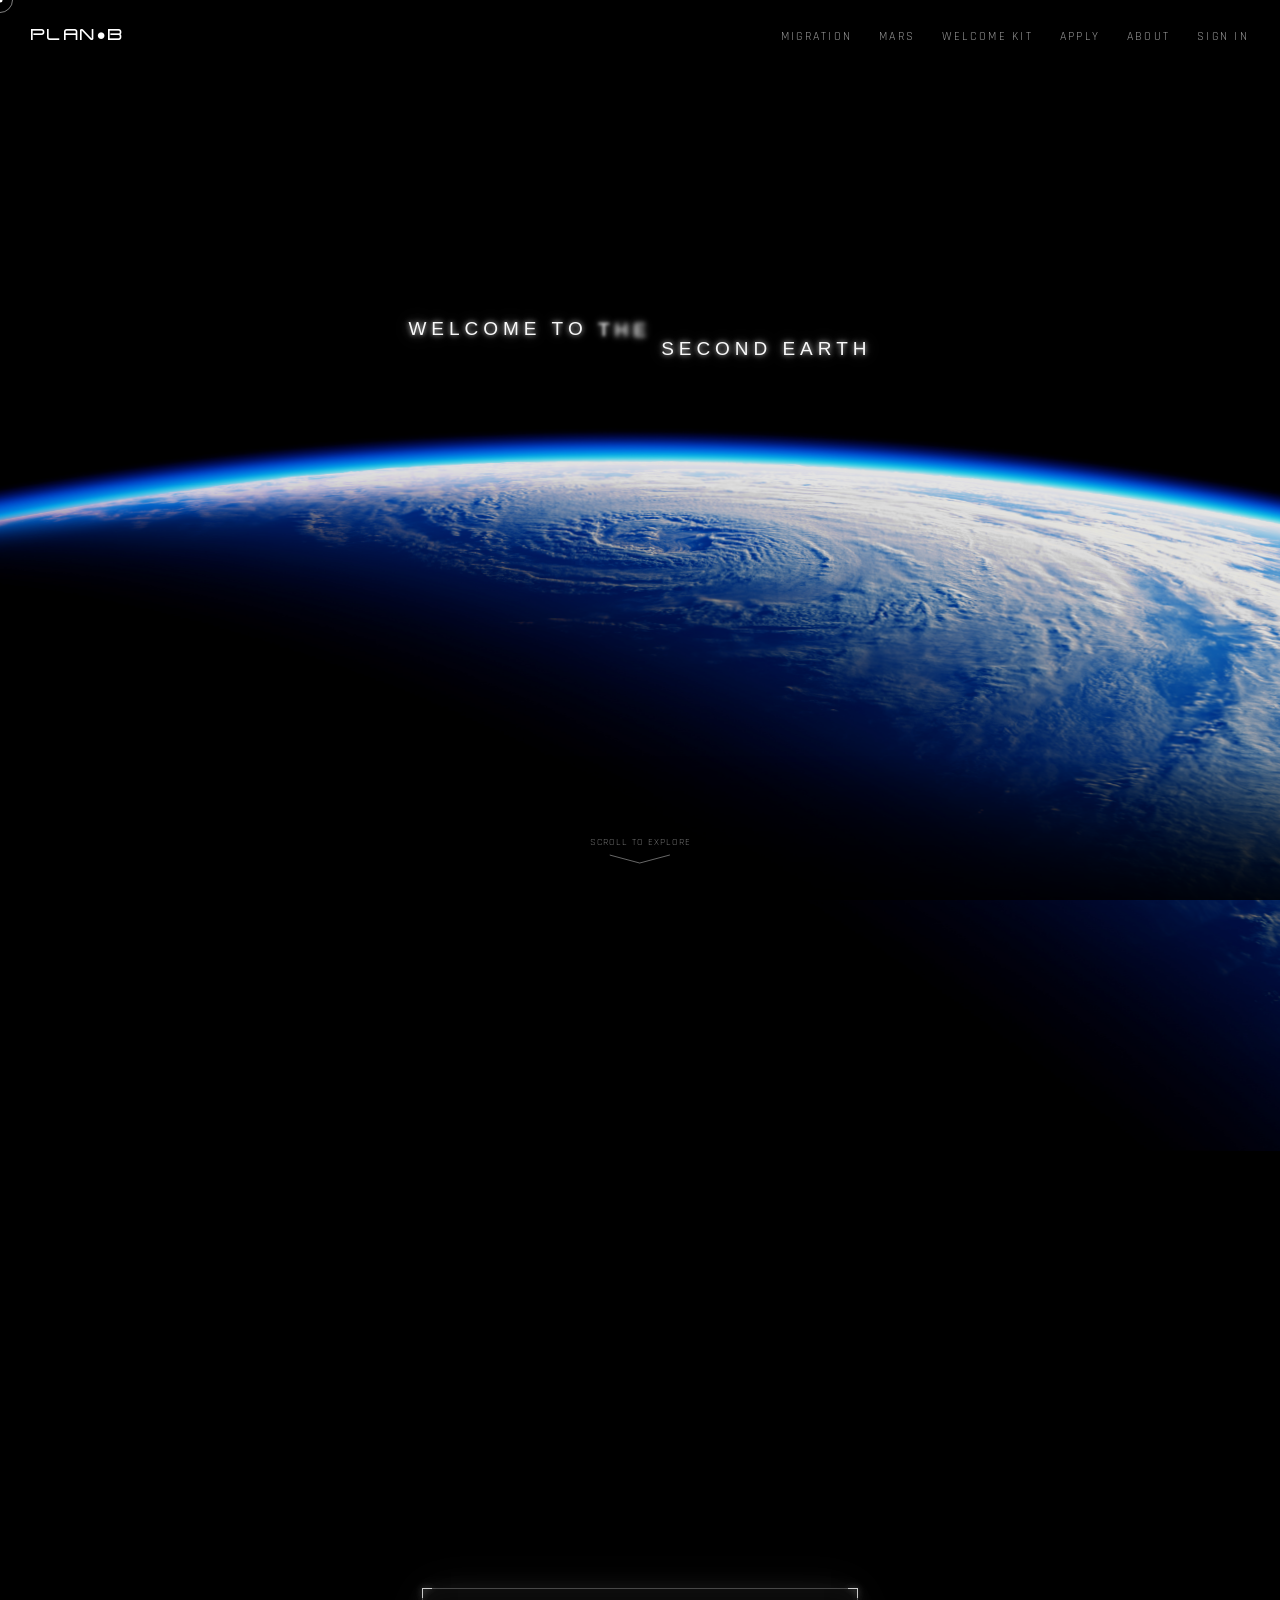
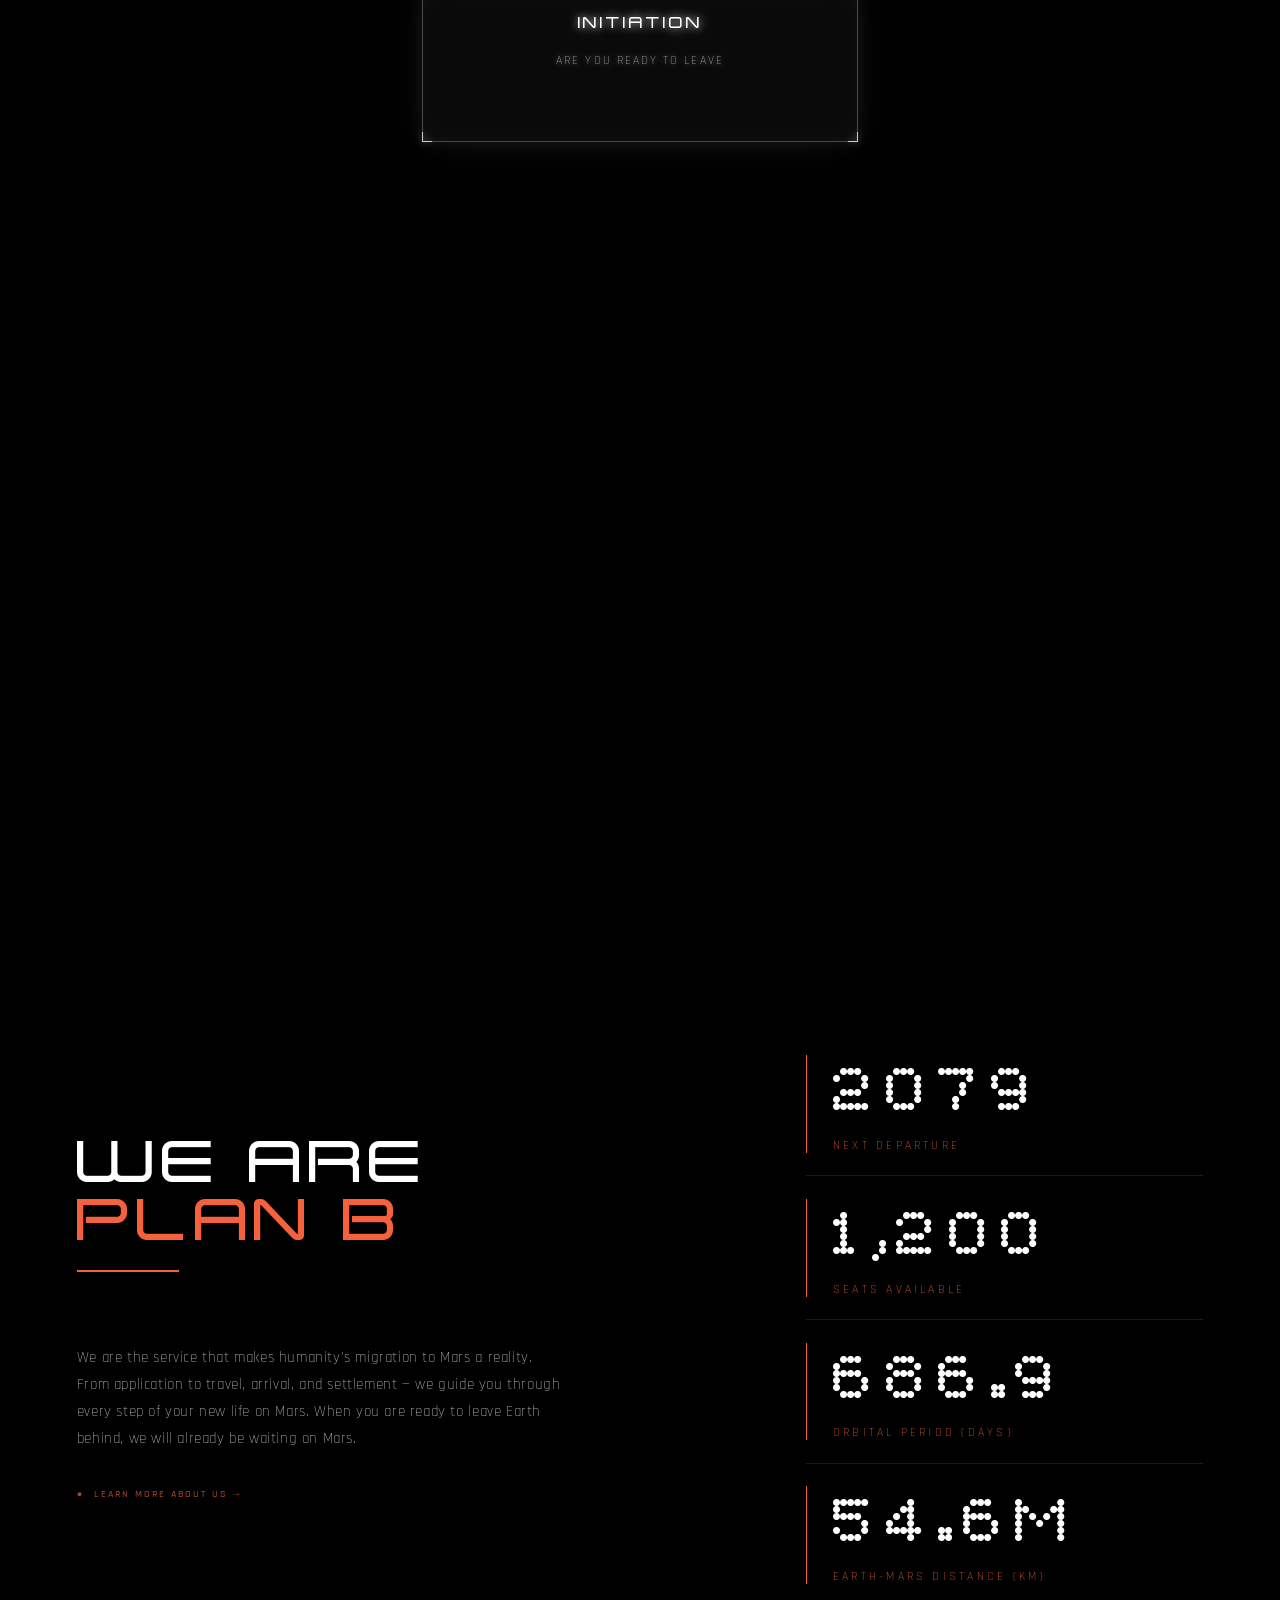
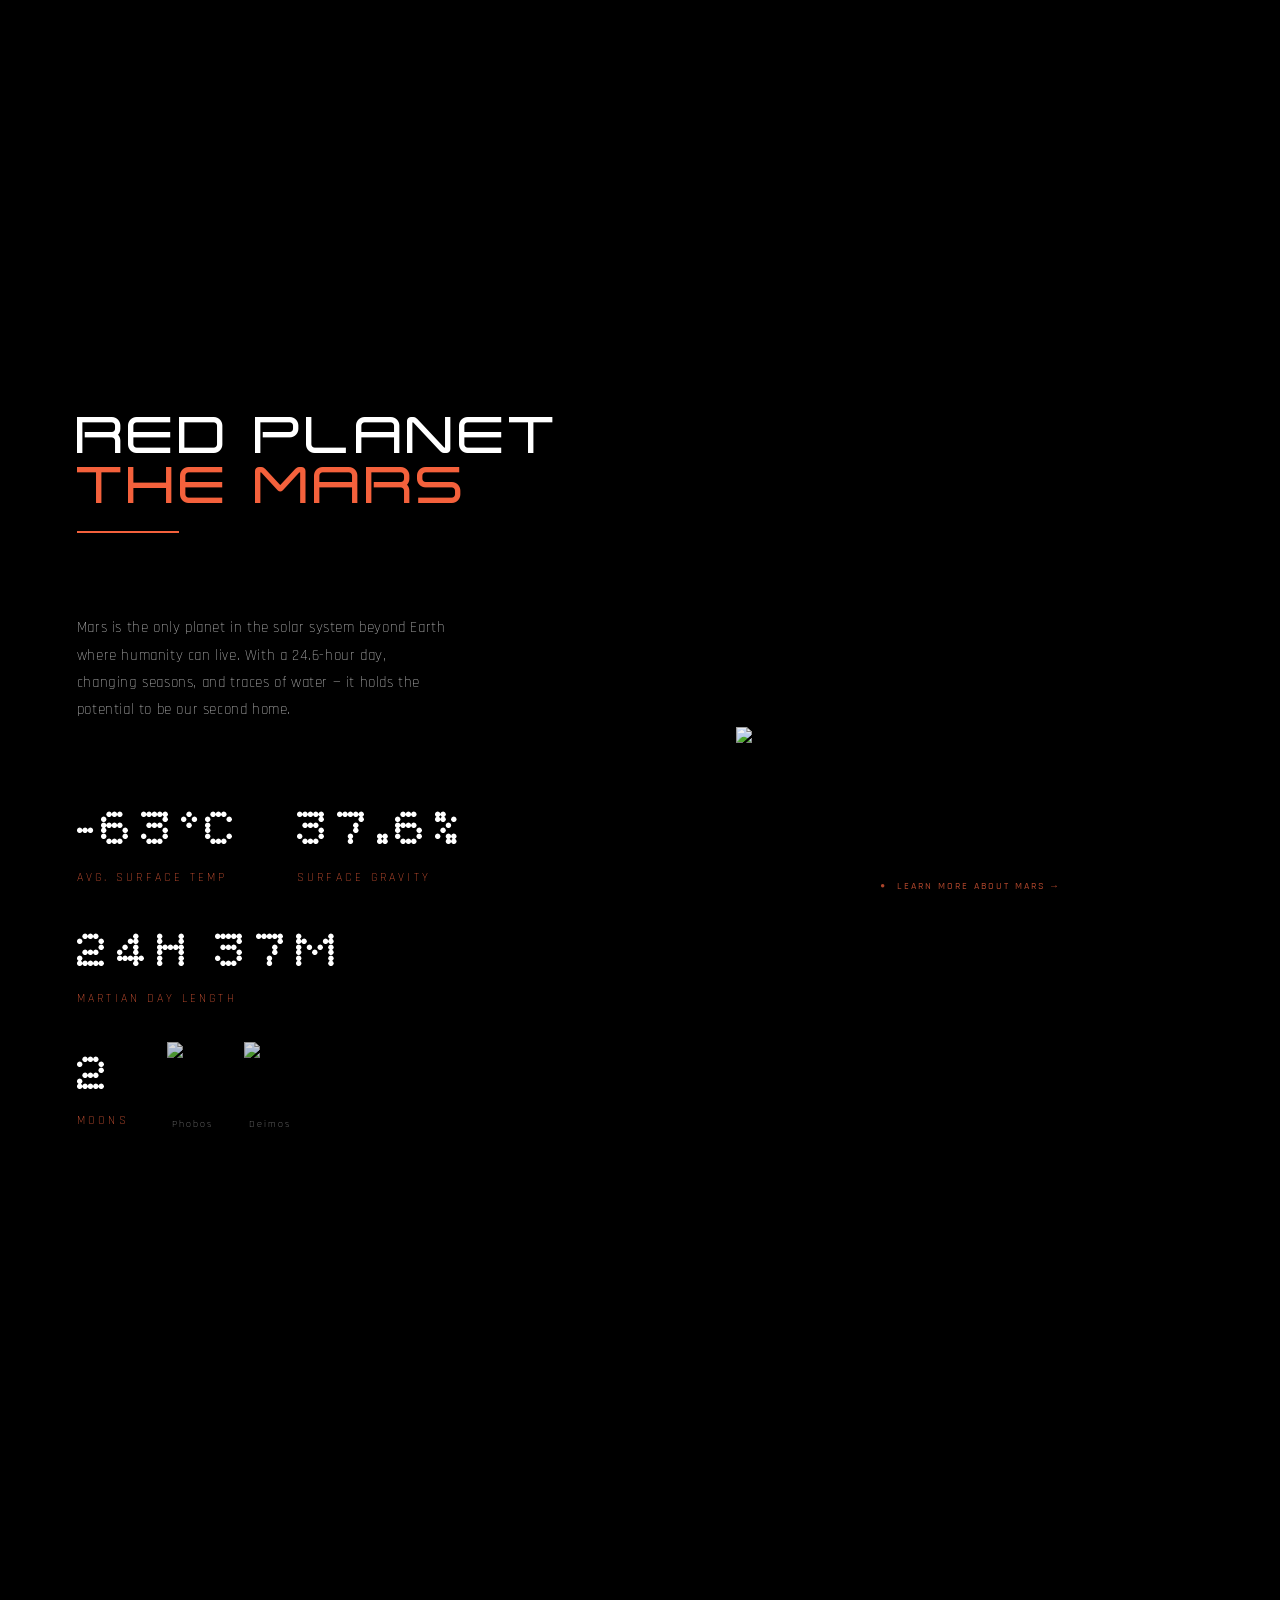
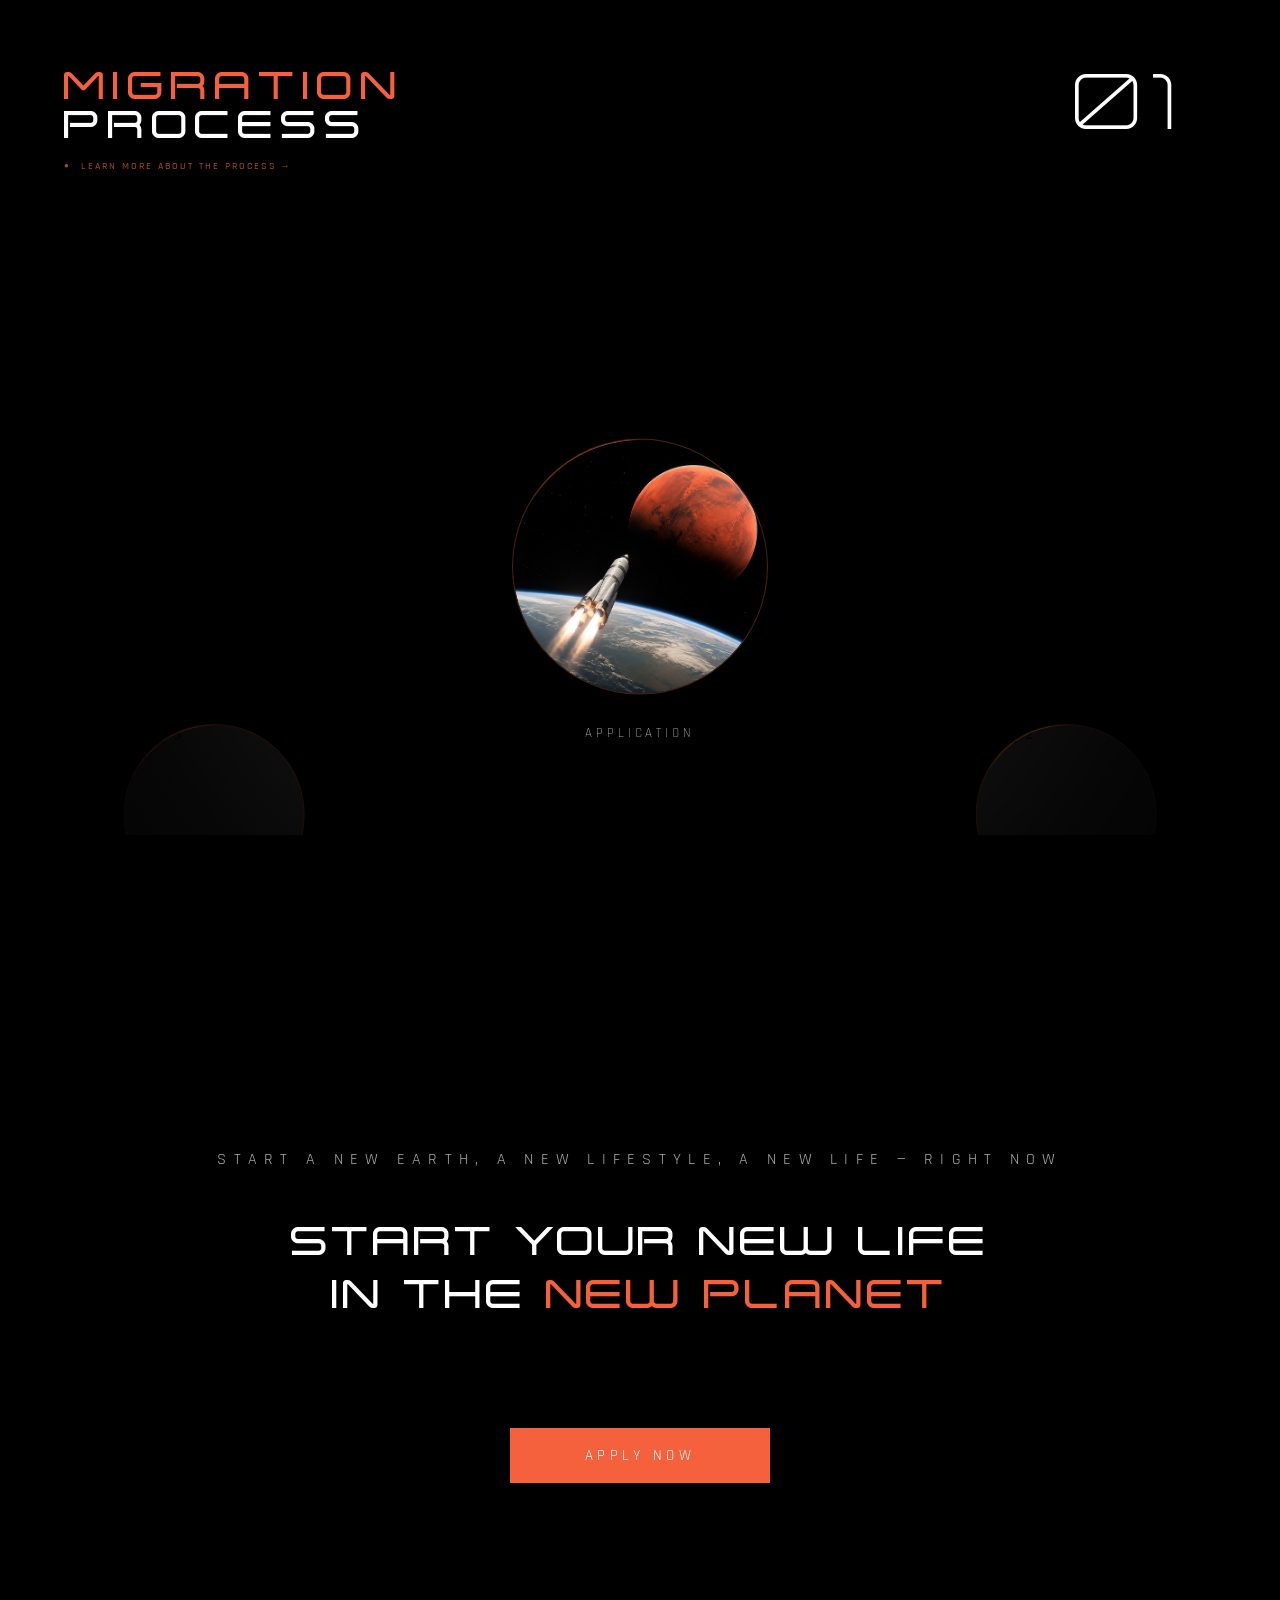
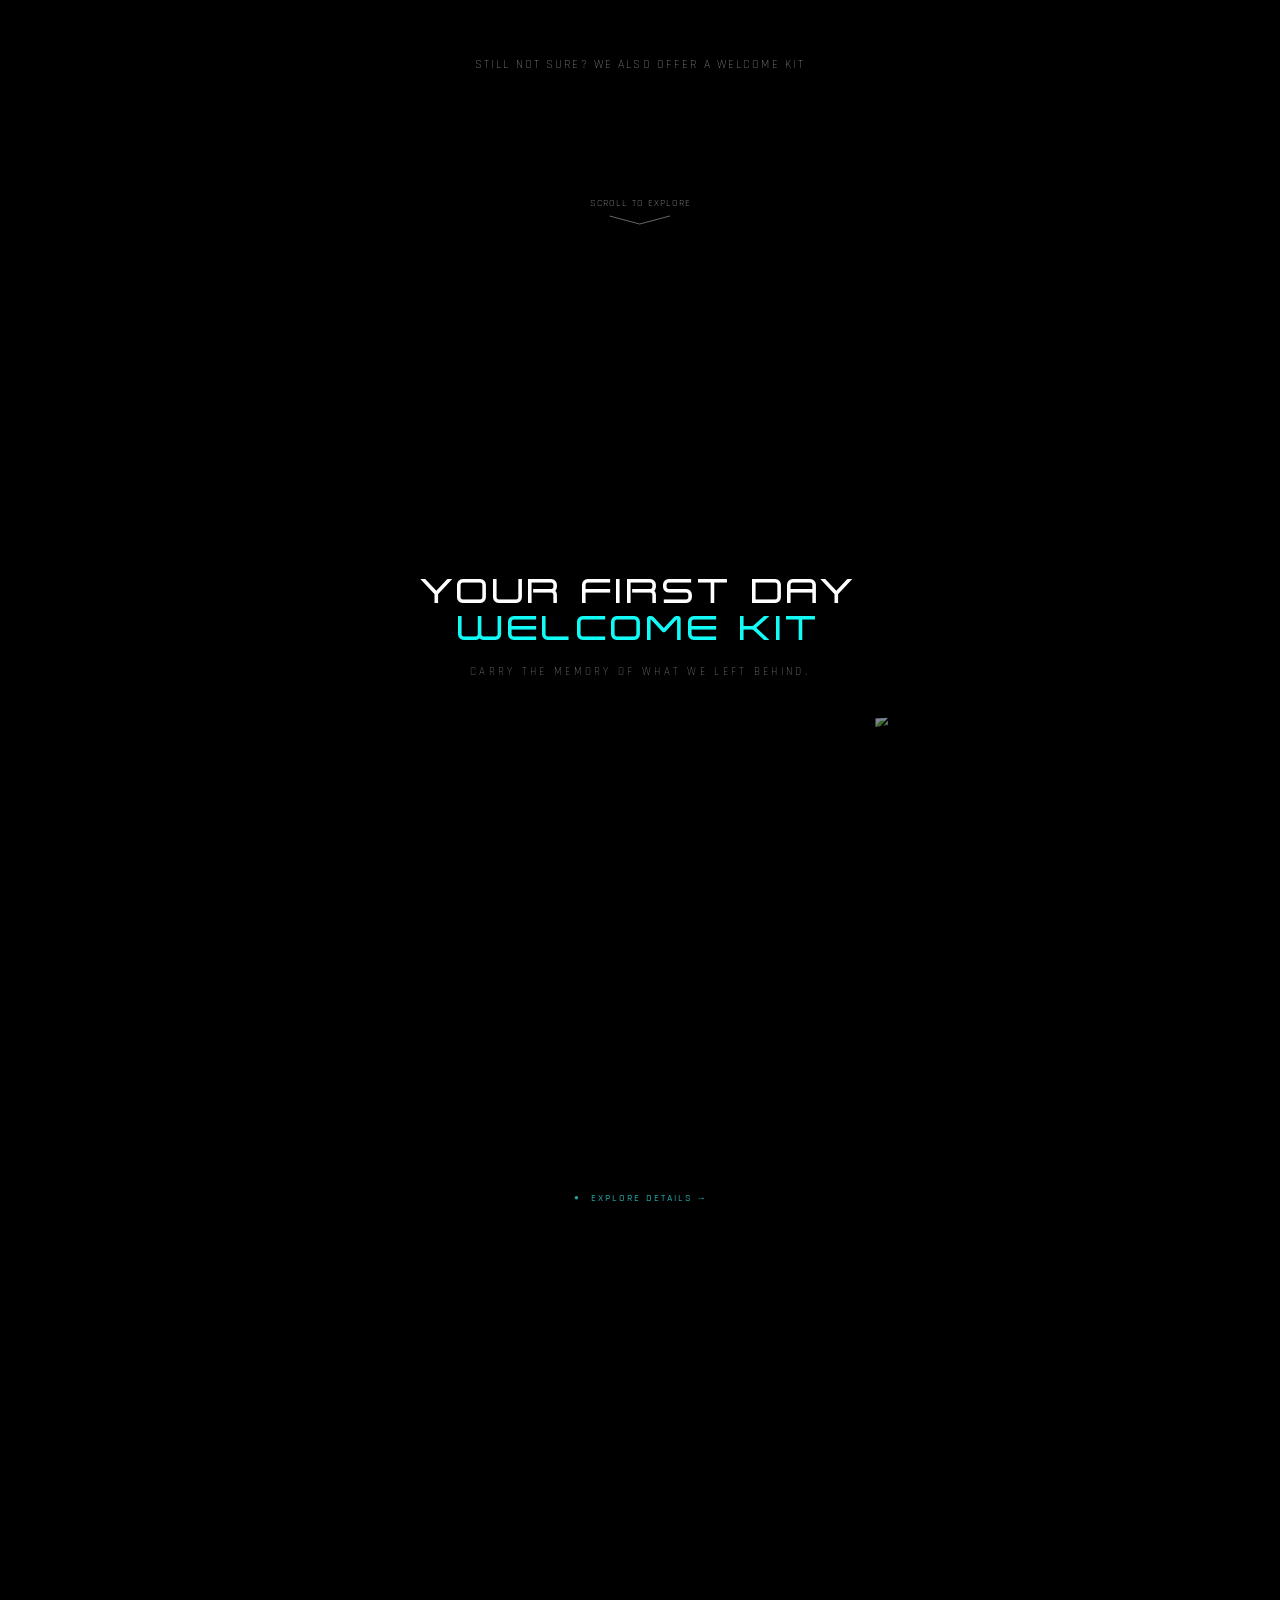
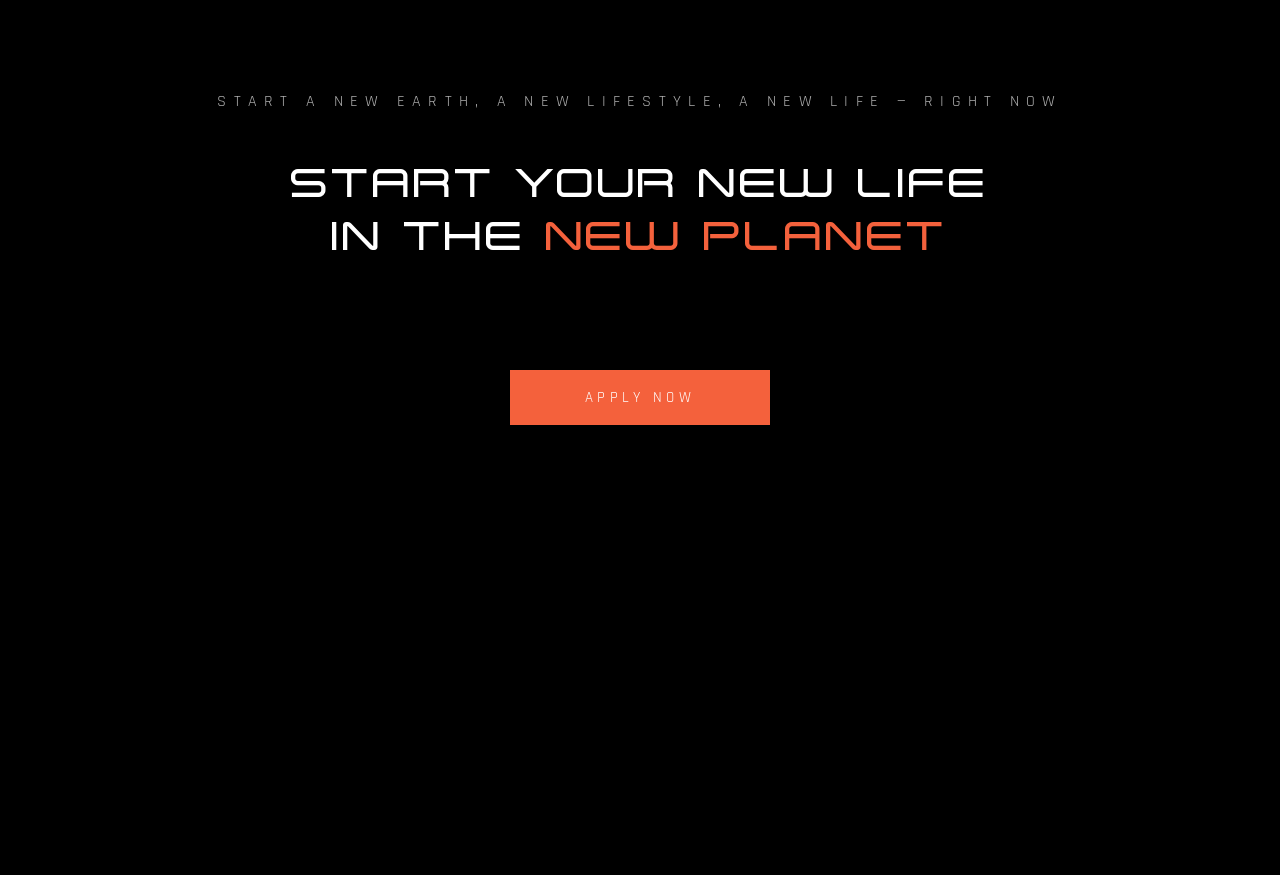
==== commit ed73e531: "Update index.html" ====
--- a/index.html
+++ b/index.html
@@ -324,7 +324,7 @@
 		<div class="process__header">
 			<p class="process__sub">MIGRATION</p>
 			<p class="process__title">PROCESS</p>
-			<a class="process__link" href="process.html">
+			<a class="process__link" href="migration.html">
 				<span class="process__link-diamond">●</span>
 				LEARN MORE ABOUT THE PROCESS →
 			</a>
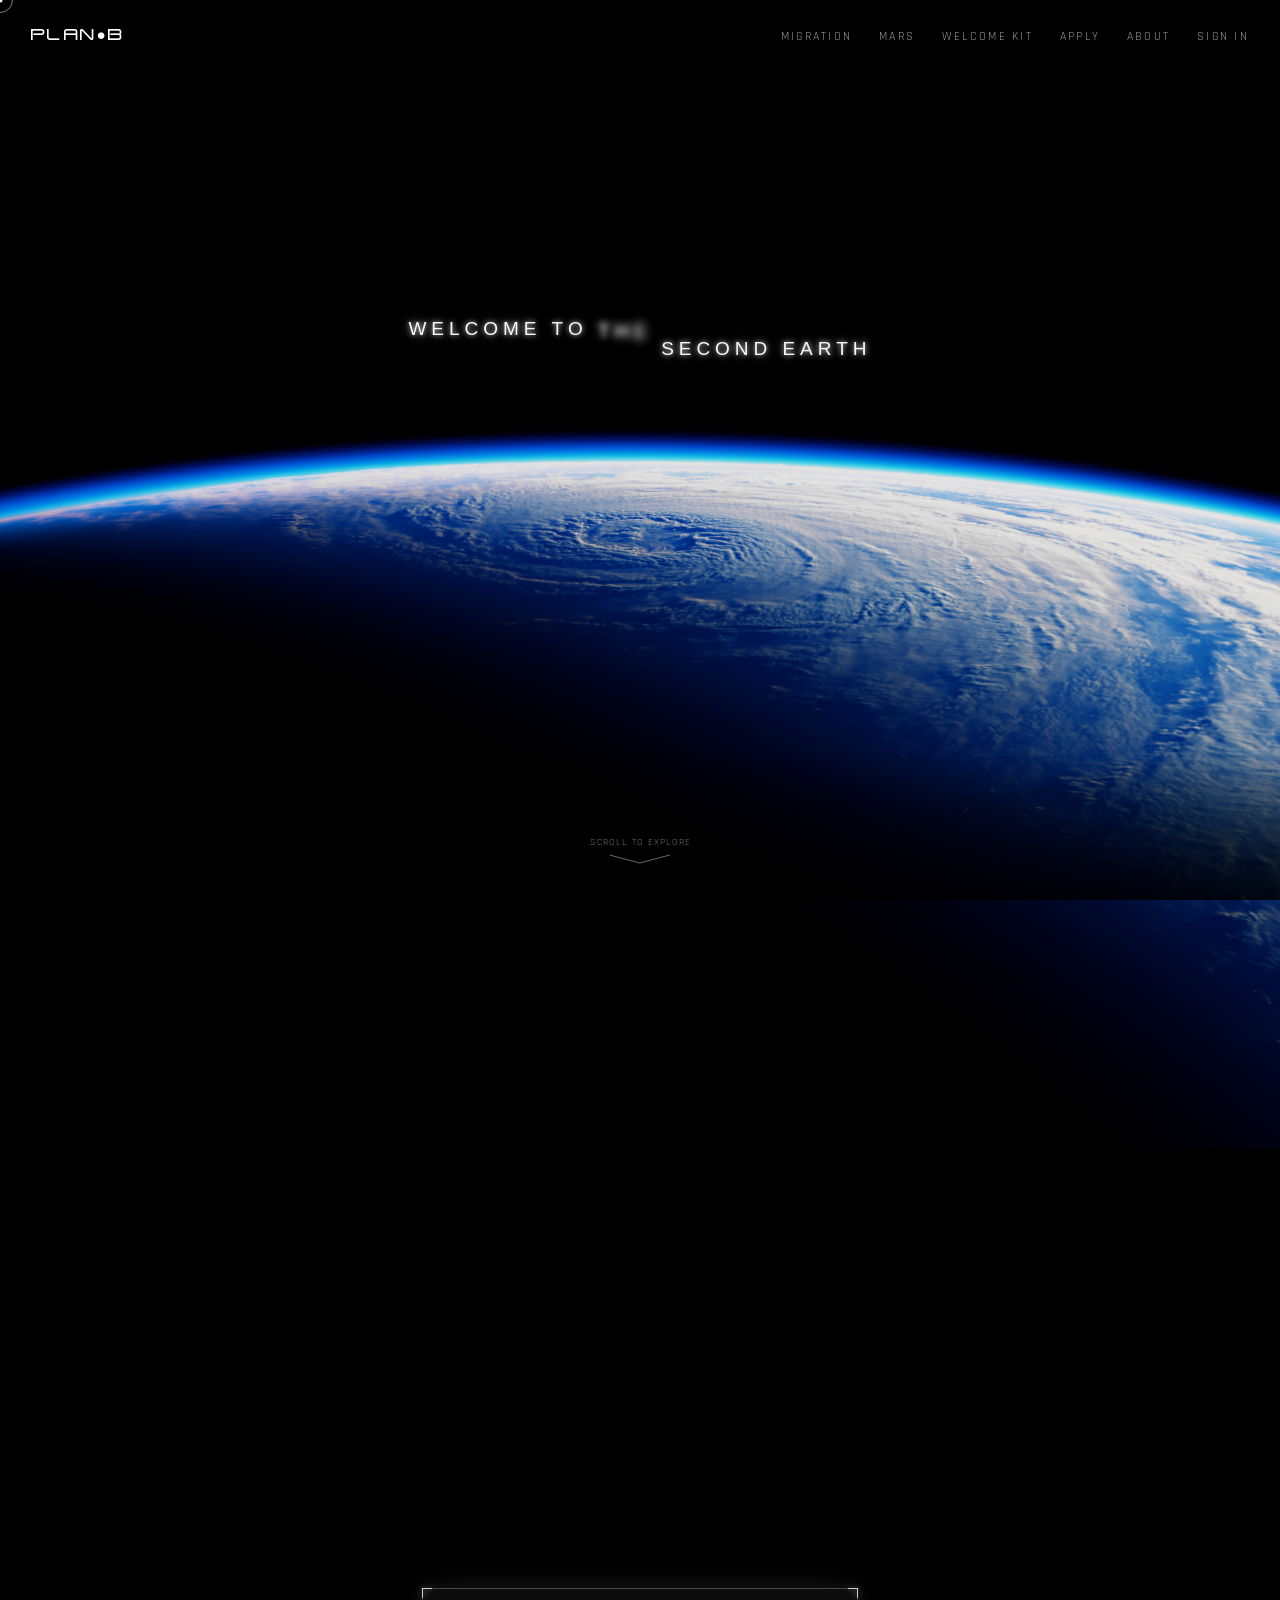
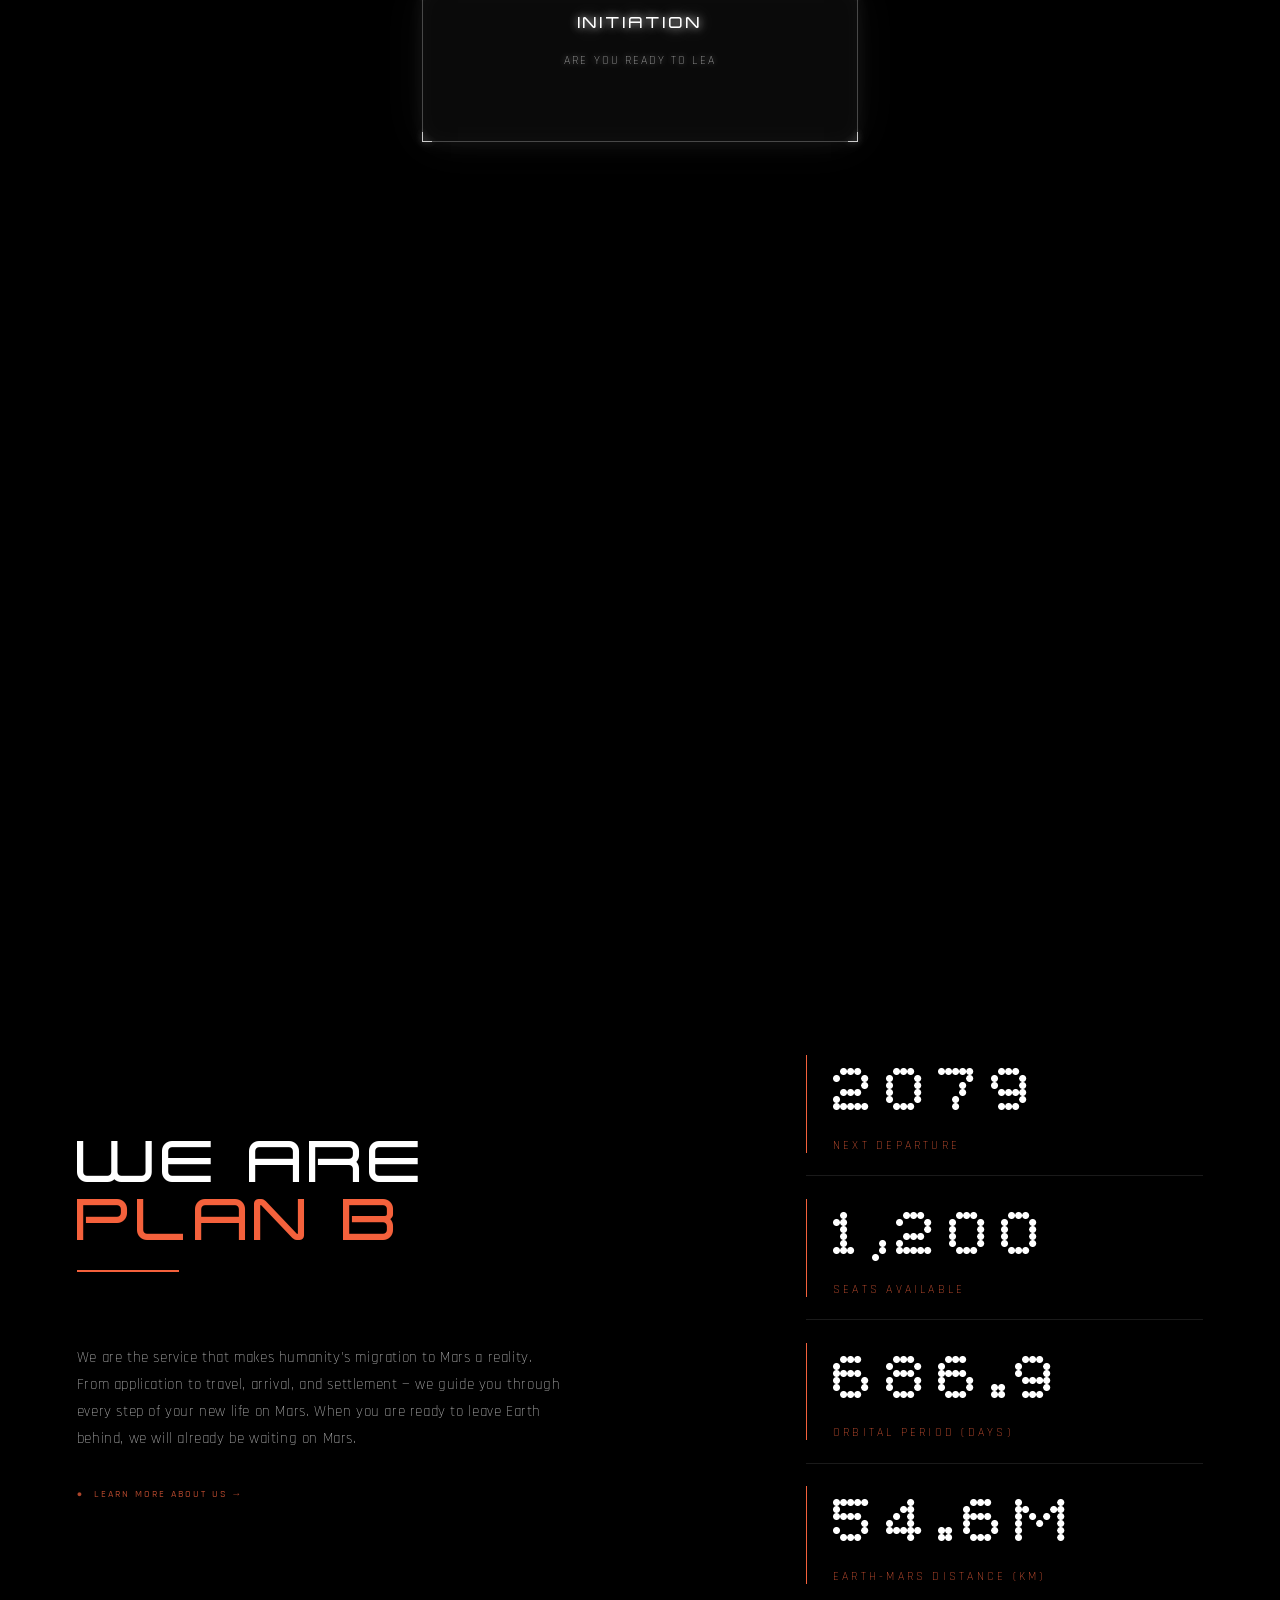
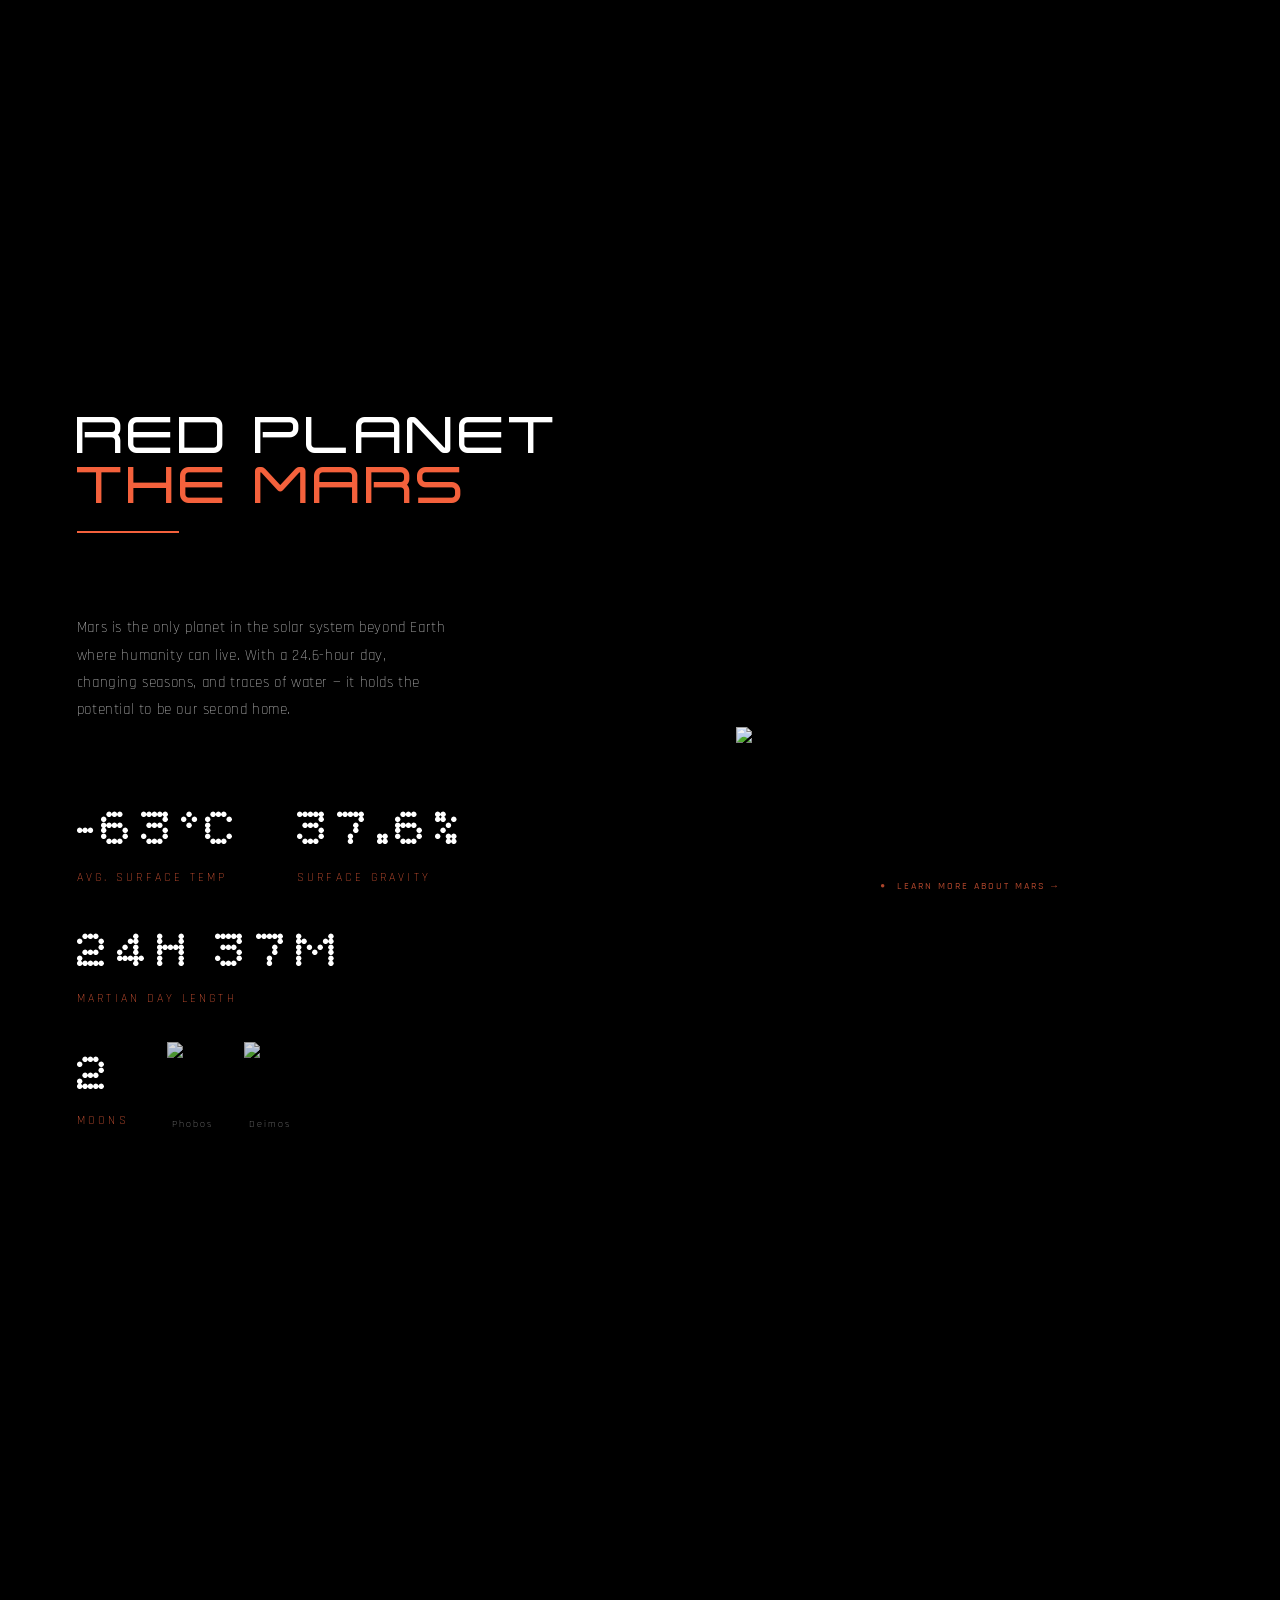
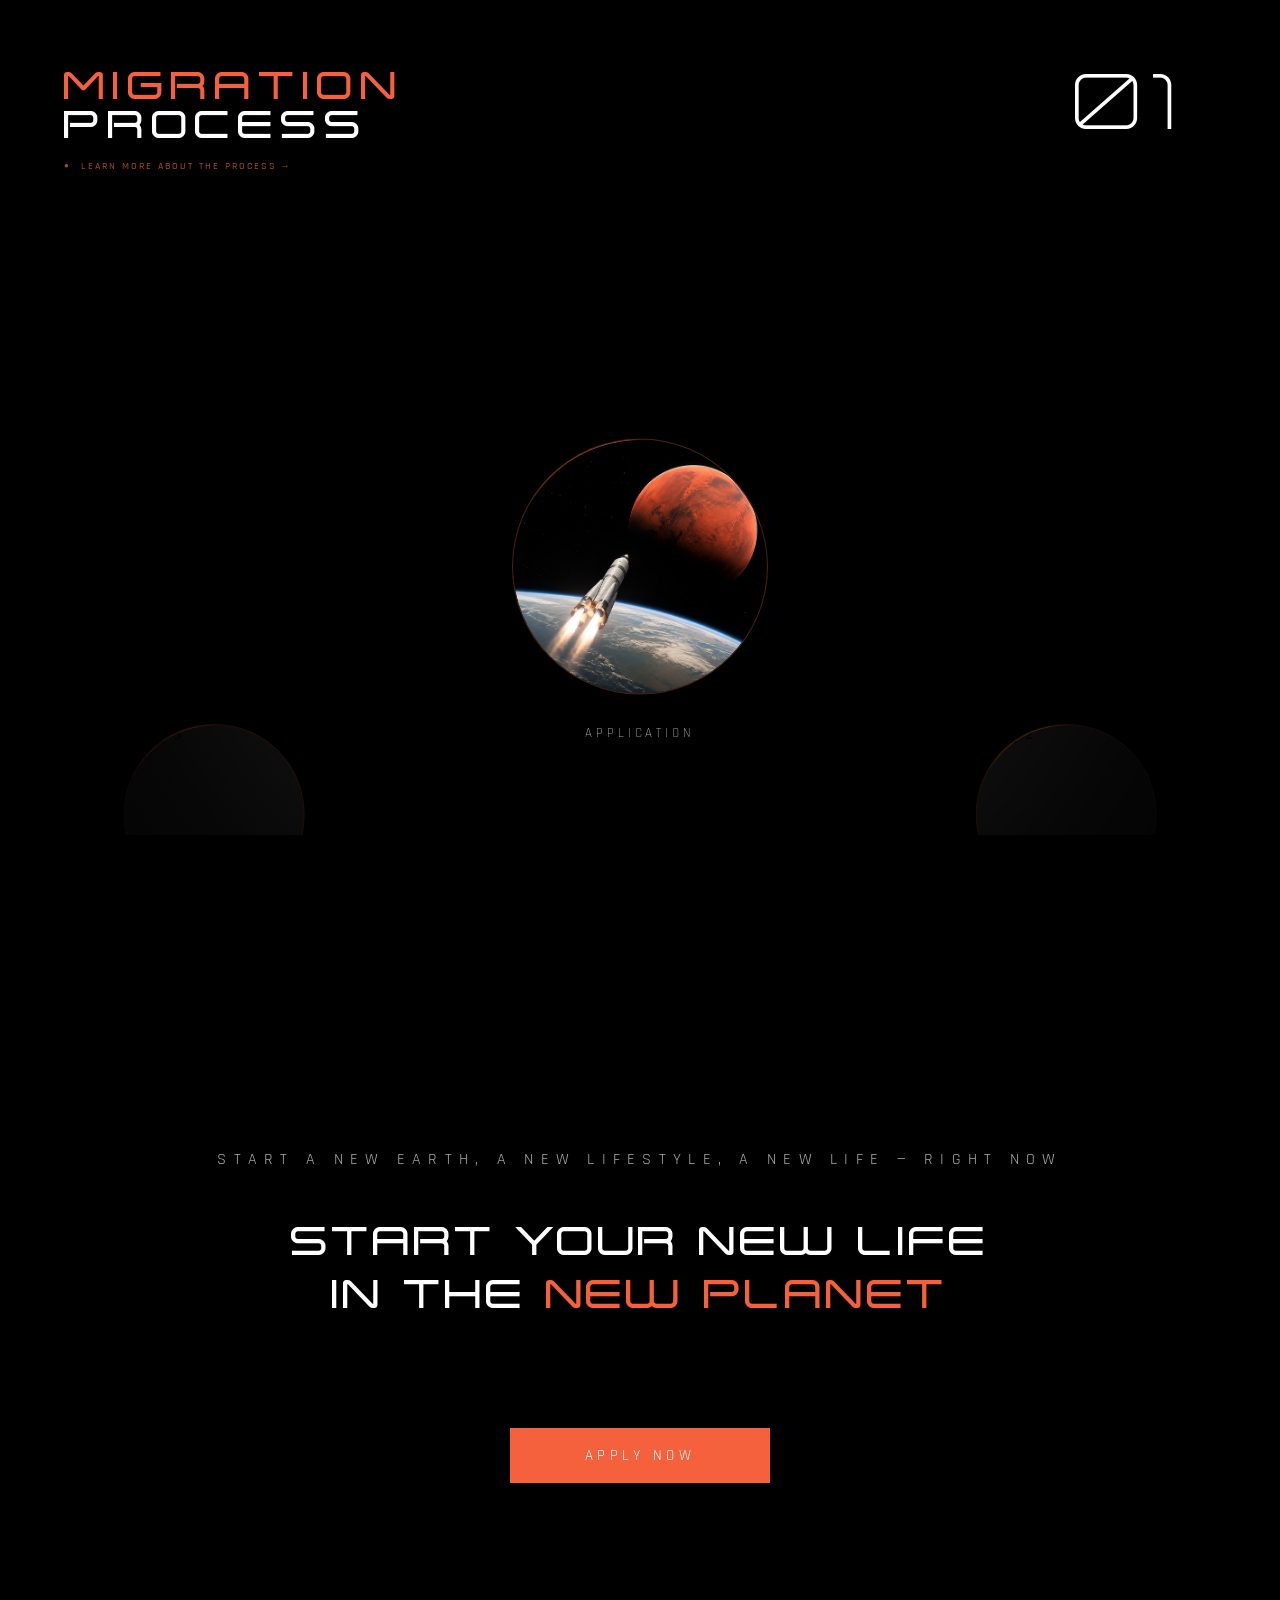
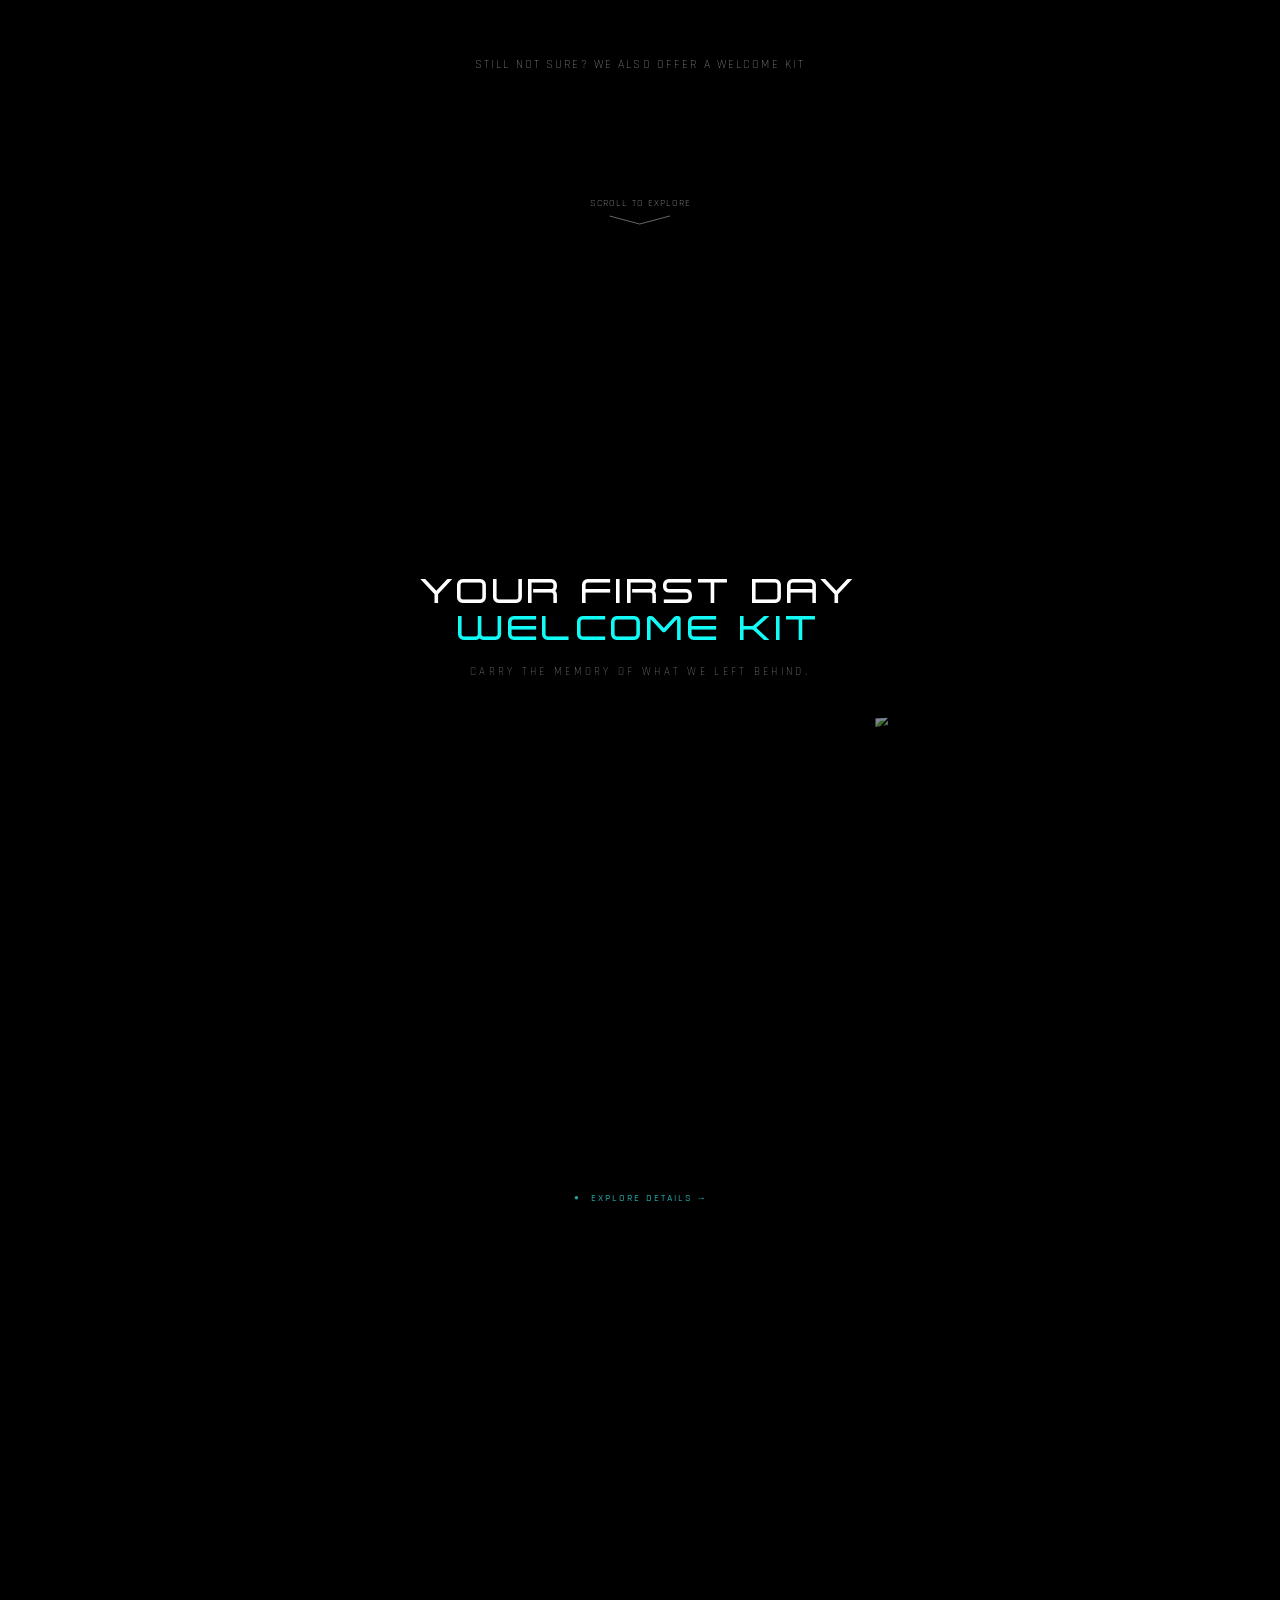
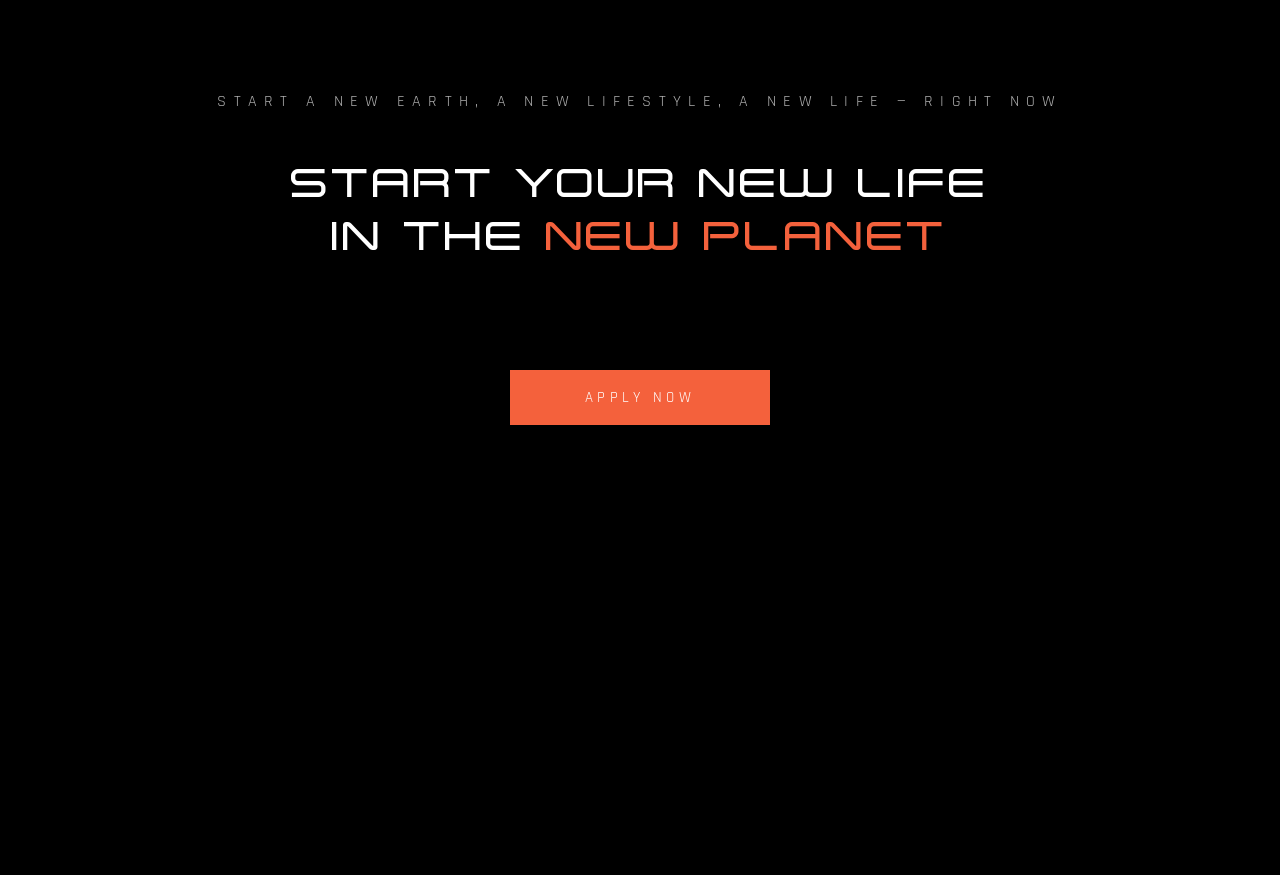
==== commit f76718d3: "Update index.html" ====
--- a/index.html
+++ b/index.html
@@ -450,7 +450,7 @@
 			</div>
 		</div>
 
-		<a class="kit__link" href="kit.html">
+		<a class="kit__link" href="welcomekit.html">
 			<span class="kit__link-diamond">●</span>
 			EXPLORE DETAILS →
 		</a>
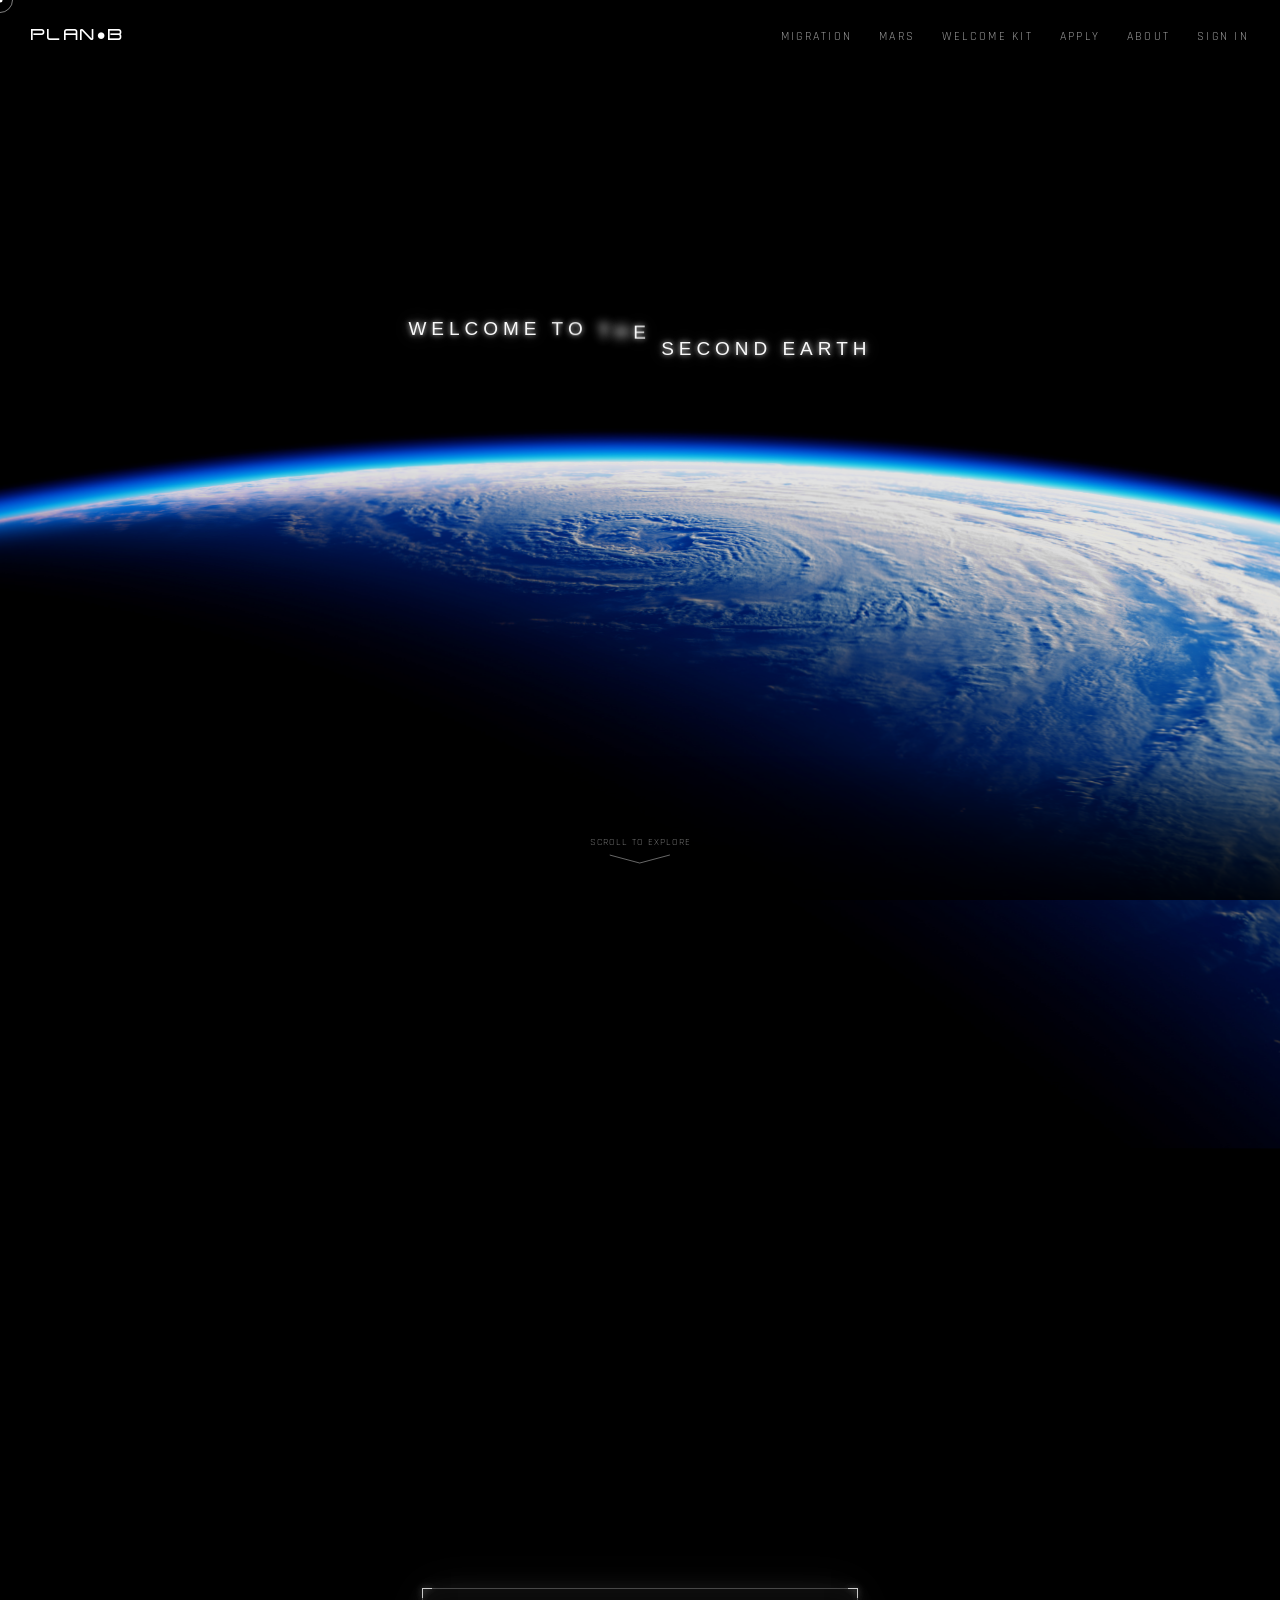
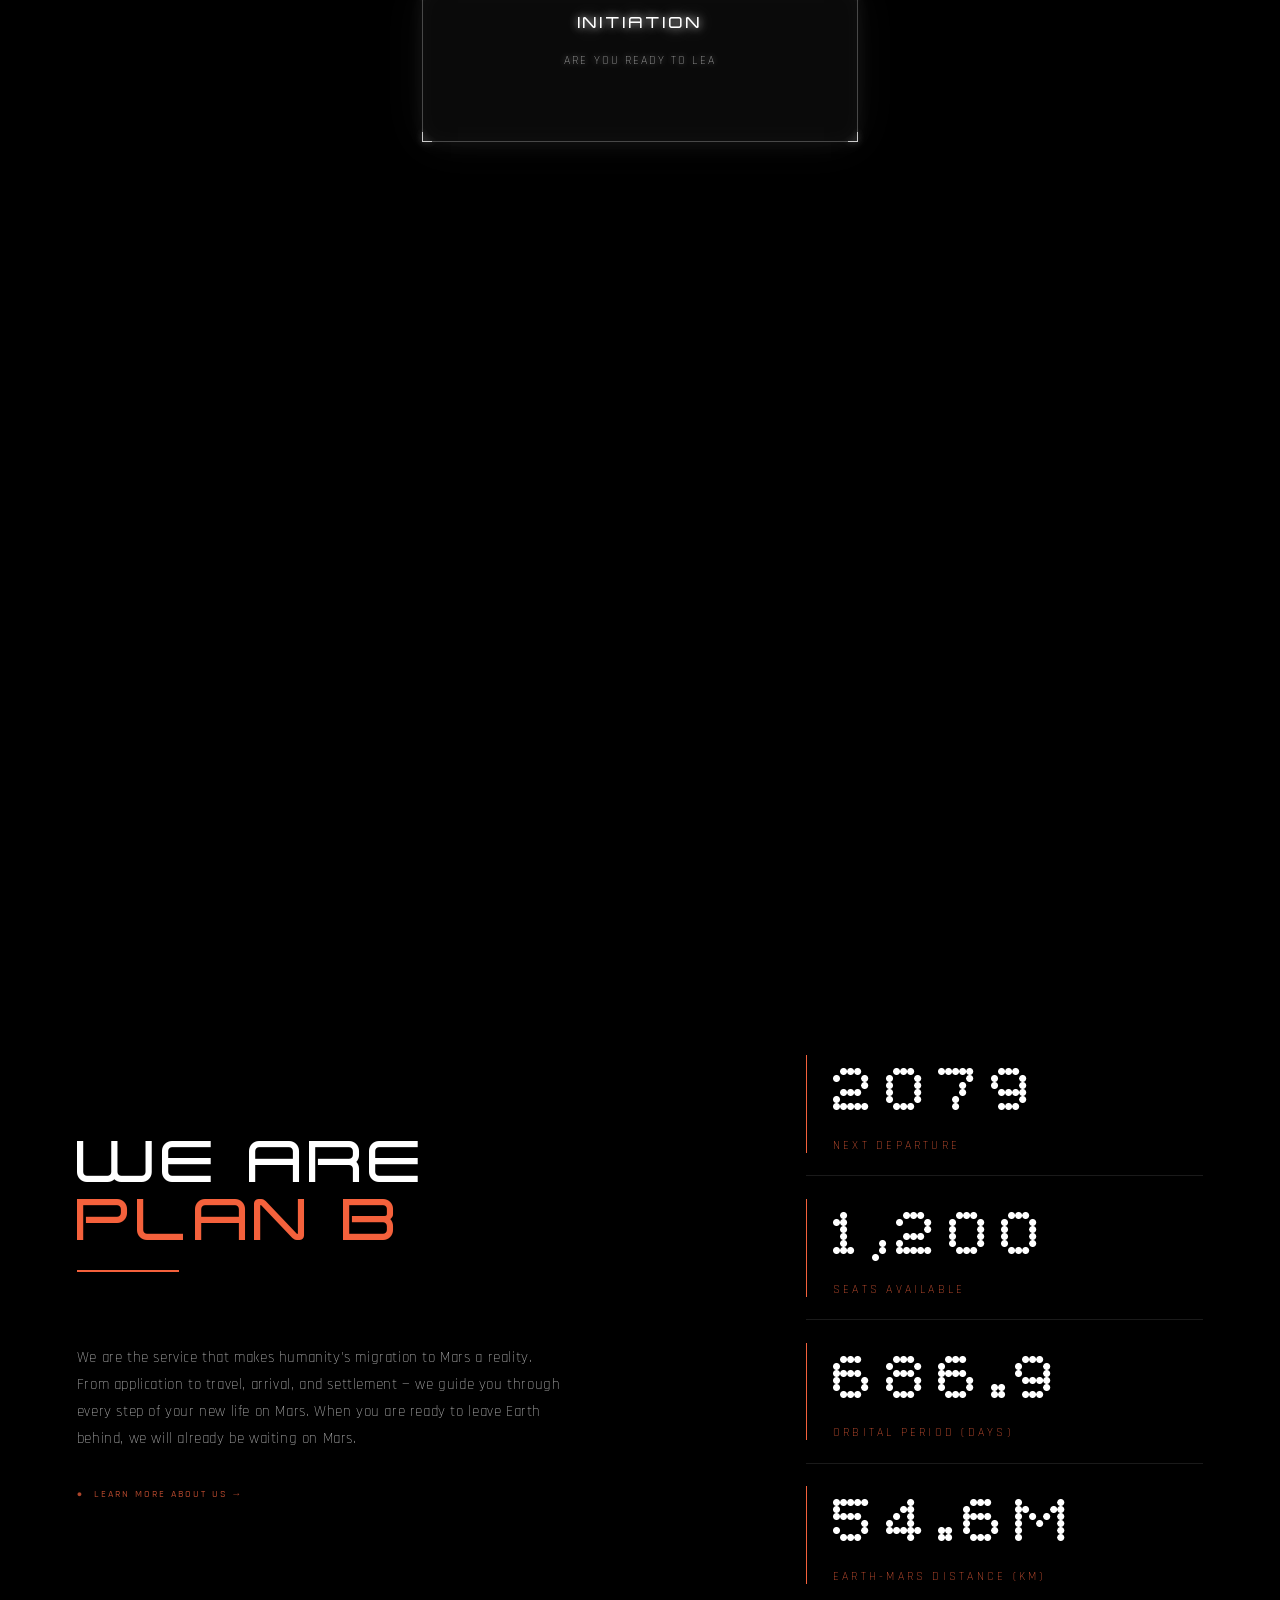
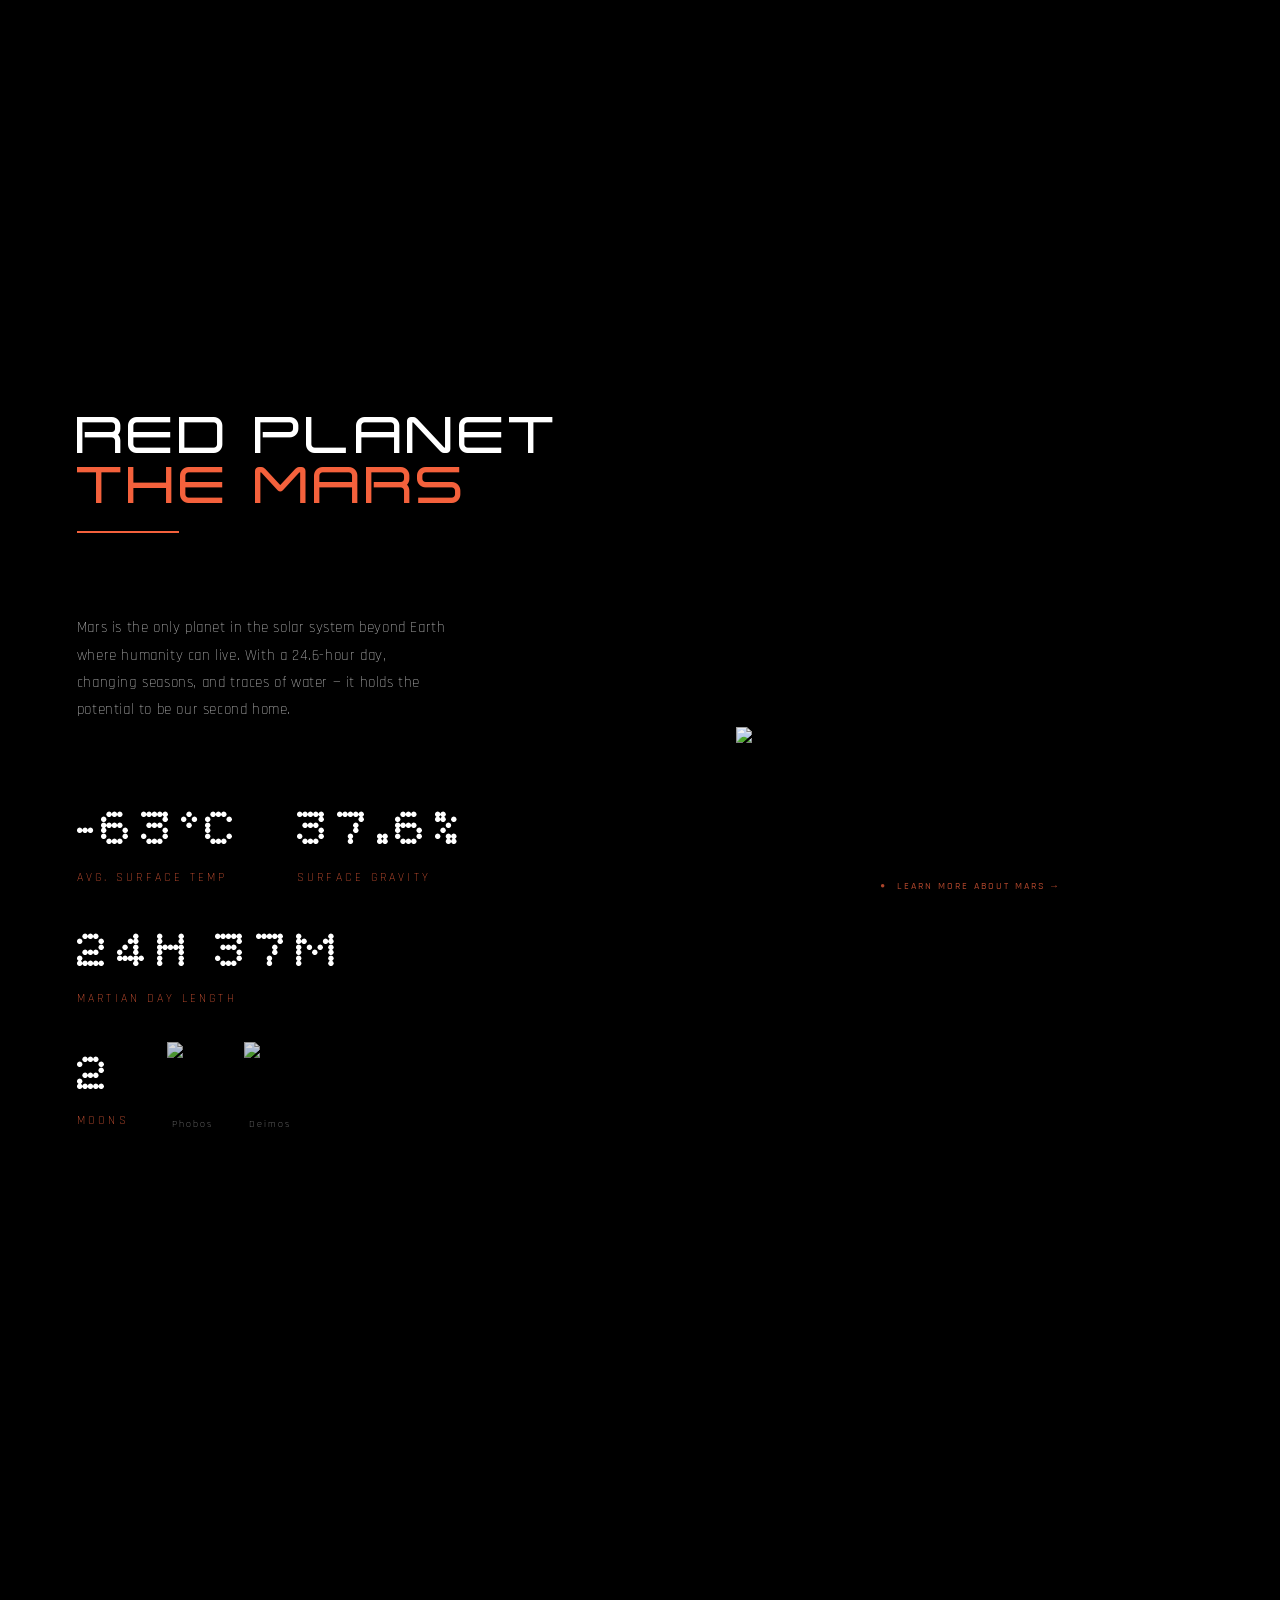
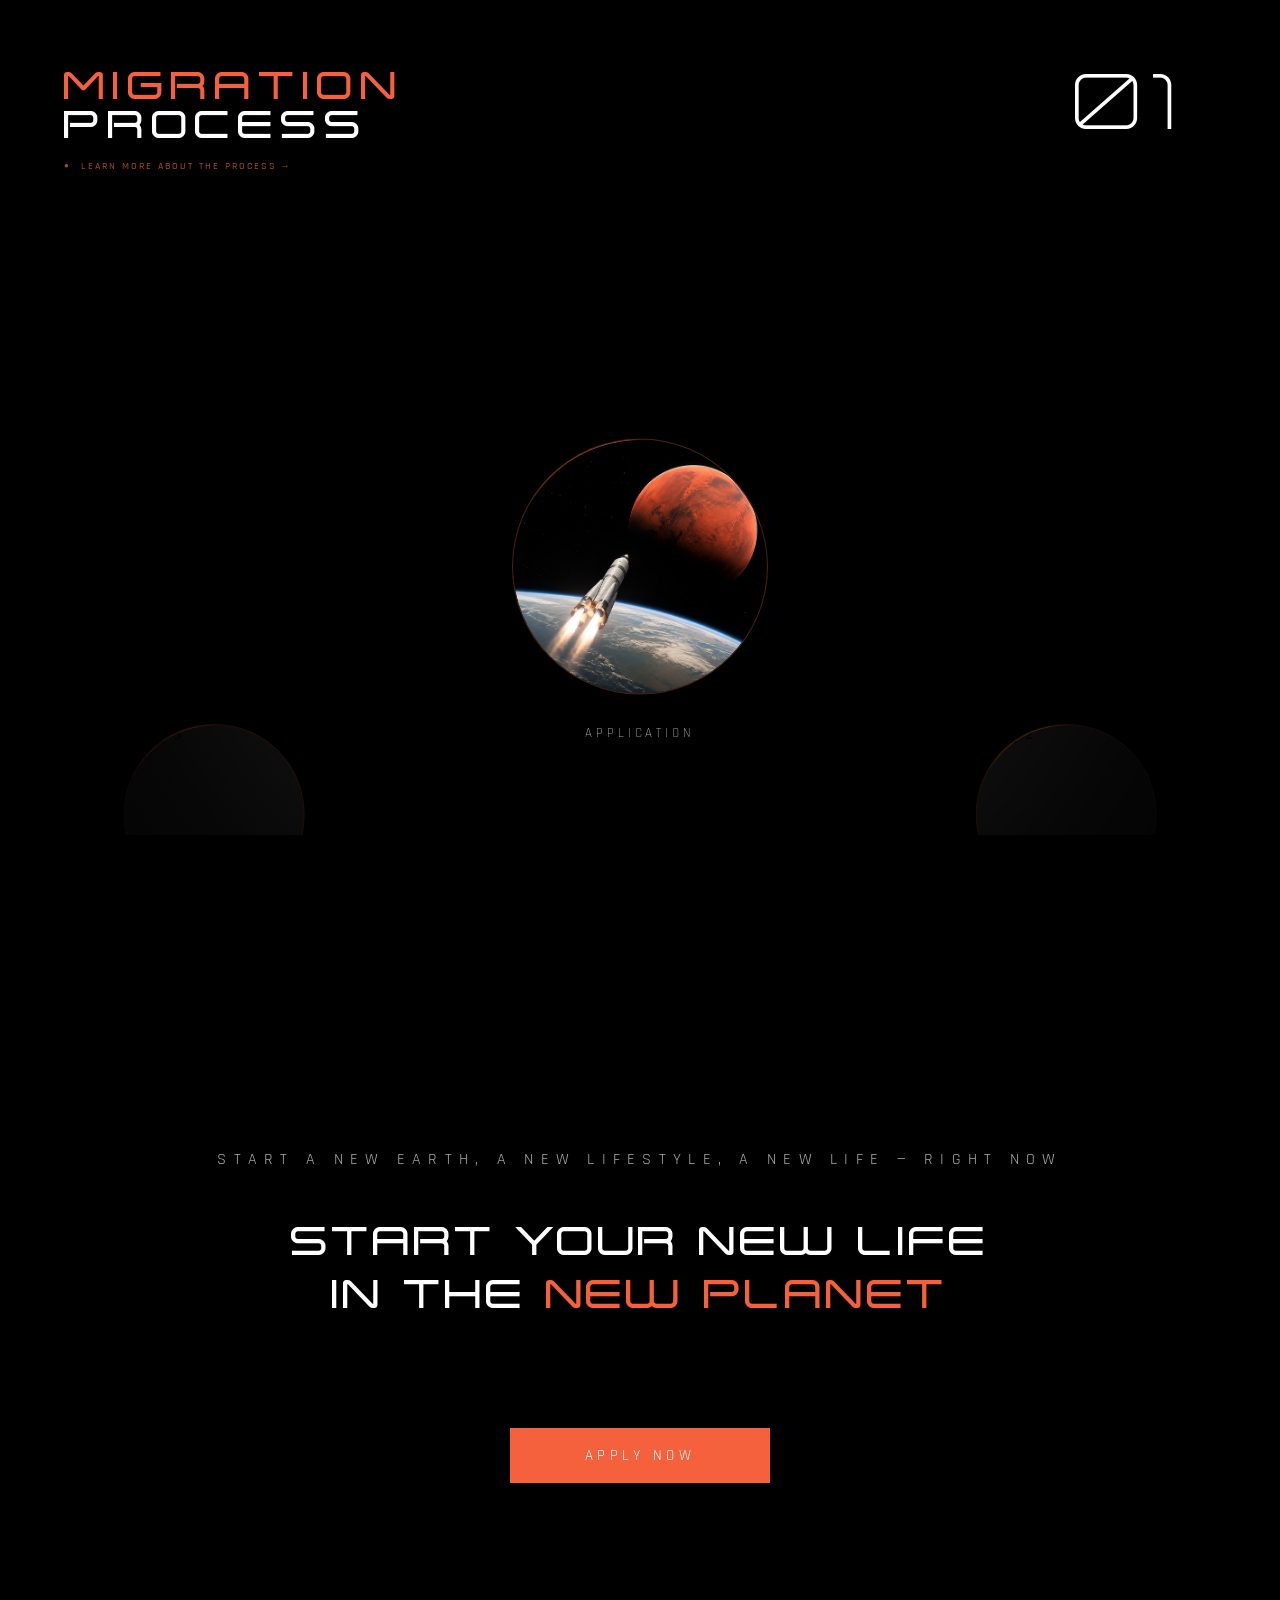
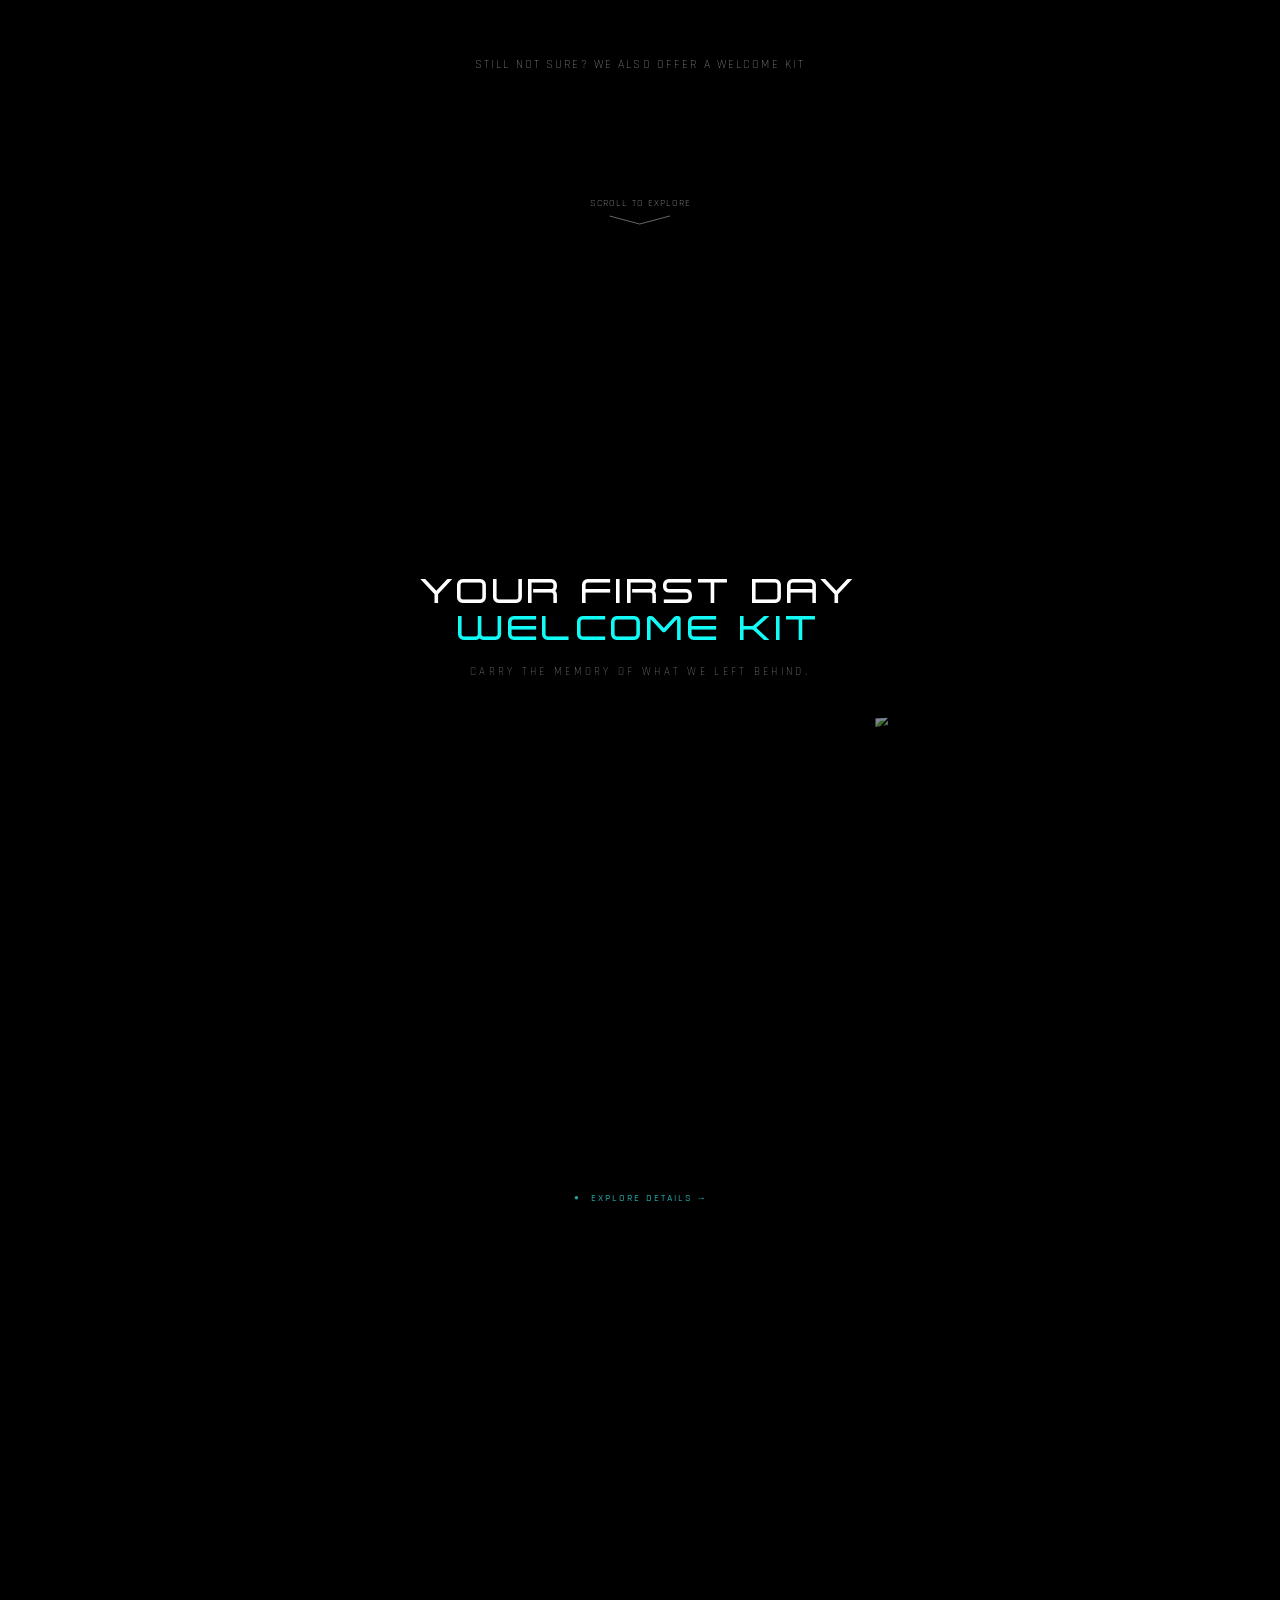
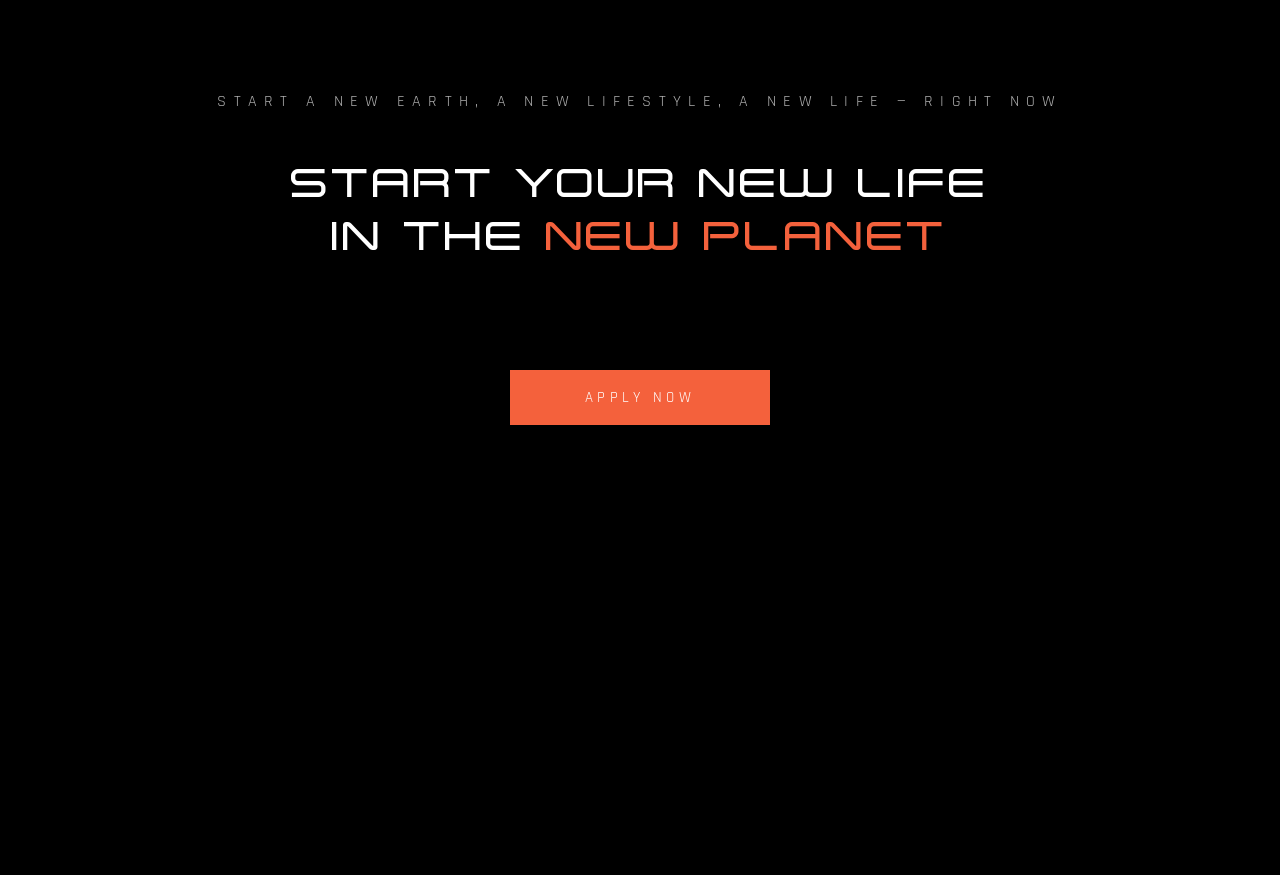
==== commit 2f2408ae: "Update index.html" ====
--- a/index.html
+++ b/index.html
@@ -395,7 +395,7 @@
 			<span class="s06__line2">IN THE <em class="s06__accent">NEW PLANET</em></span>
 		</h2>
 
-		<a href="#apply" class="s06__btn" id="s06ApplyBtn">
+		<a href="apply.html" class="s06__btn" id="s06ApplyBtn">
 			<span class="s06__btn-text">APPLY NOW</span>
 			<span class="s06__btn-pulse" aria-hidden="true"></span>
 		</a>
@@ -474,7 +474,7 @@
 			<span class="s08__line2">IN THE <em class="s08__accent">NEW PLANET</em></span>
 		</h2>
 
-		<a href="#apply" class="s08__btn" id="s08ApplyBtn">
+		<a href="apply.html" class="s08__btn" id="s08ApplyBtn">
 			<span class="s08__btn-text">APPLY NOW</span>
 			<span class="s08__btn-pulse" aria-hidden="true"></span>
 		</a>
--- a/css/style_home.css
+++ b/css/style_home.css
@@ -538,7 +538,10 @@
 
 
 
-
+.cursor,
+.cursor-ring {
+	pointer-events: none;
+}
 
 
 
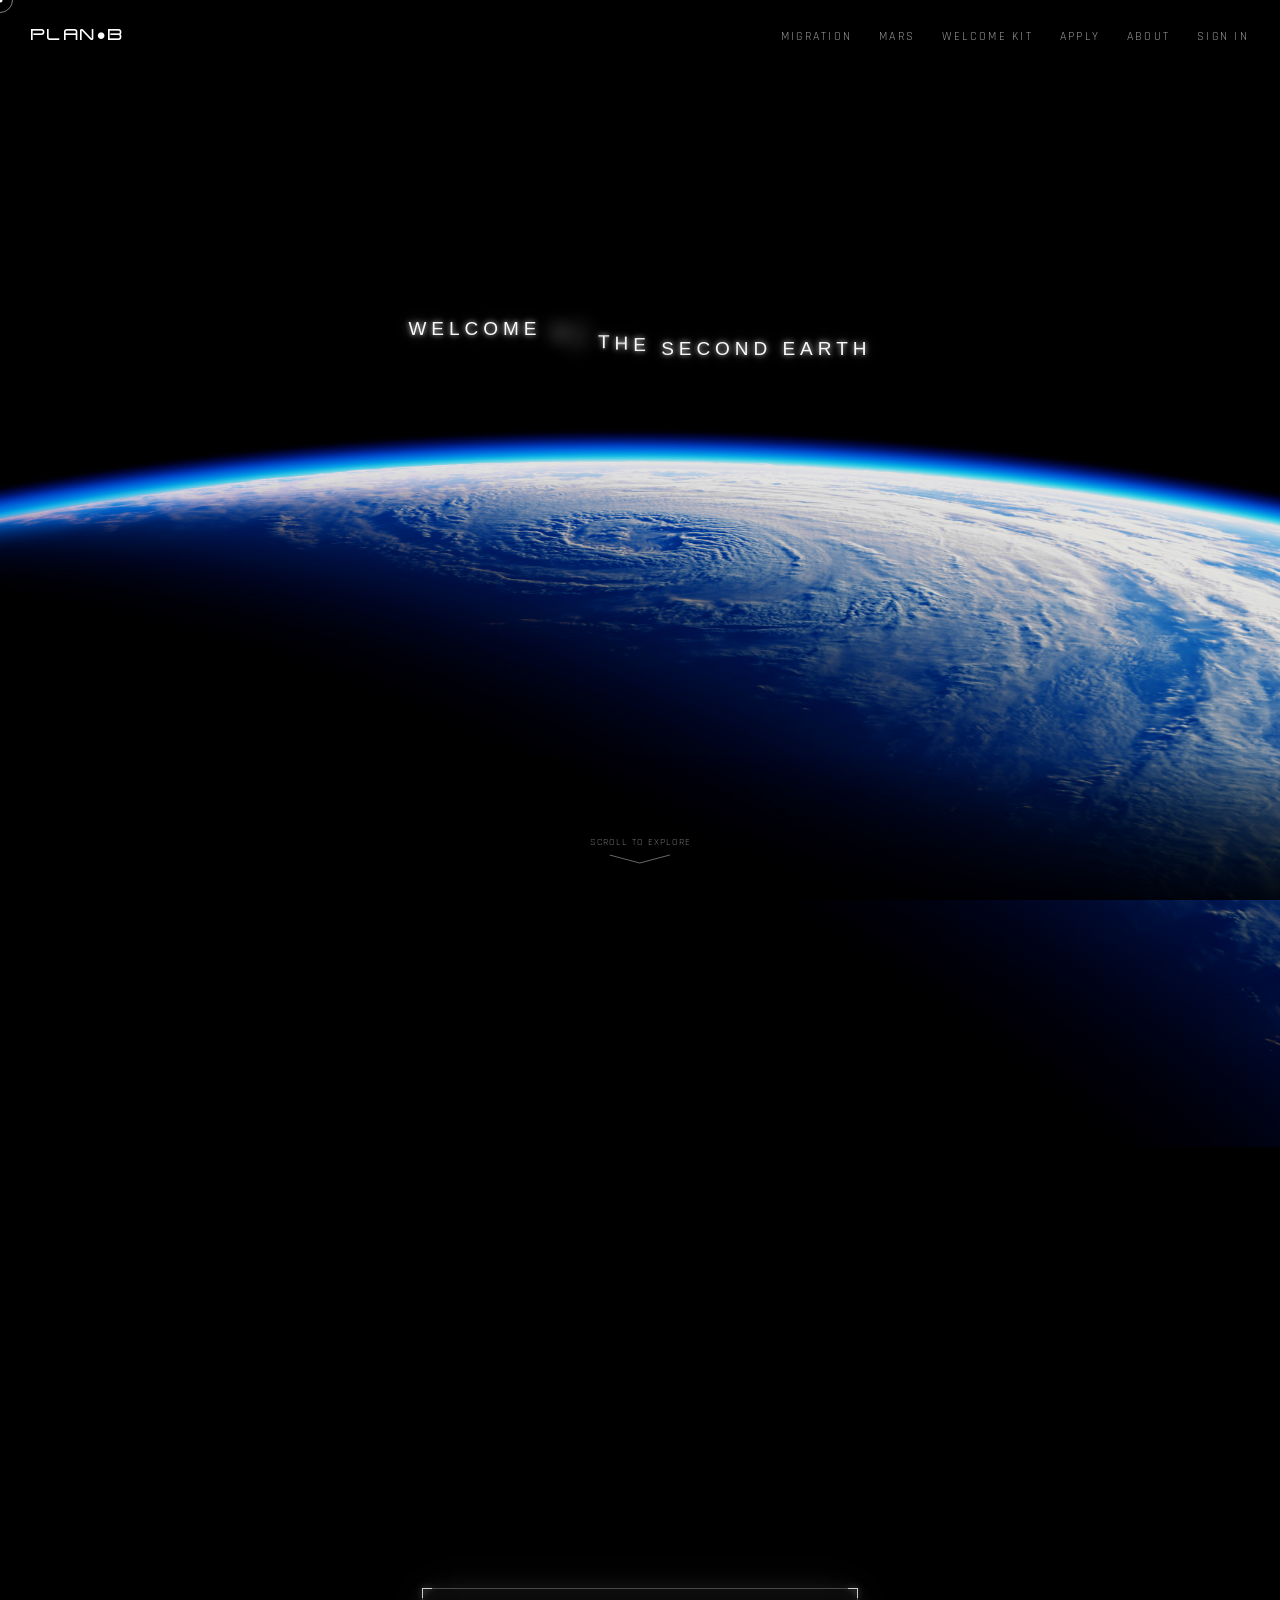
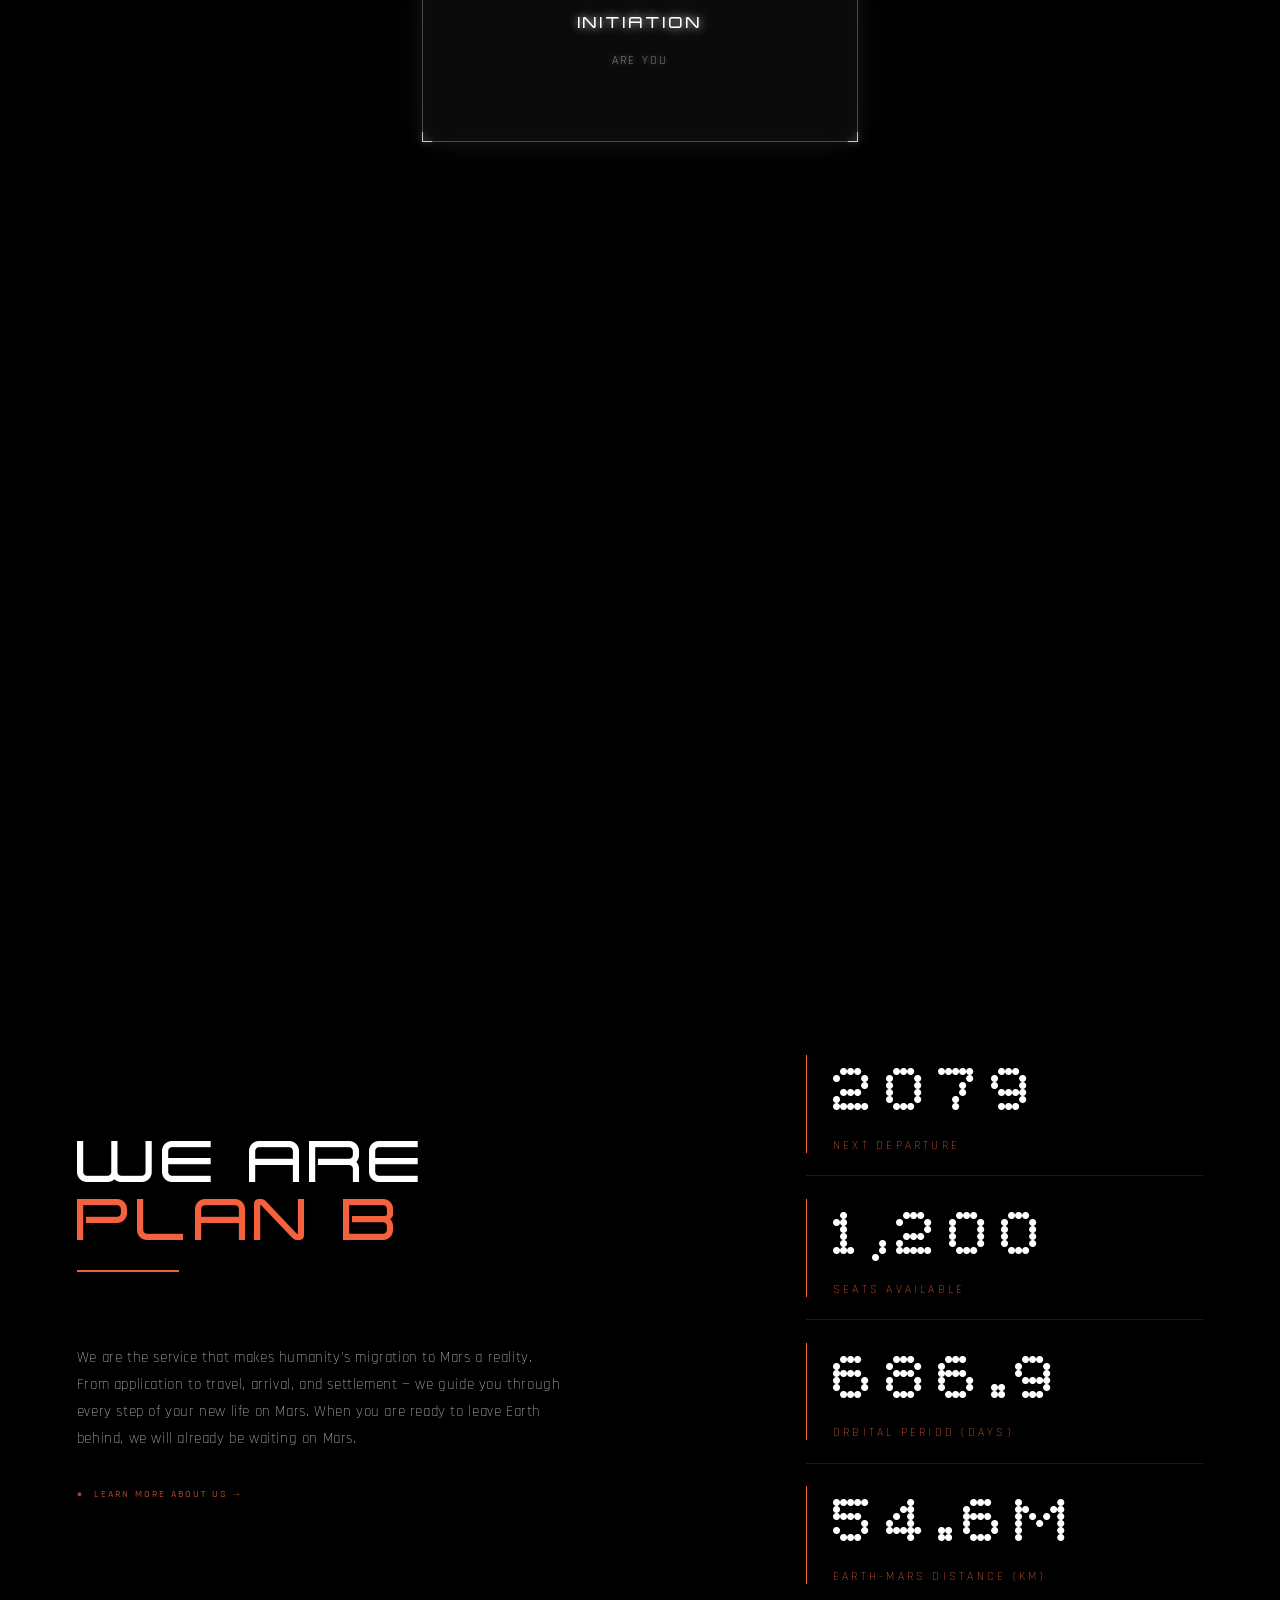
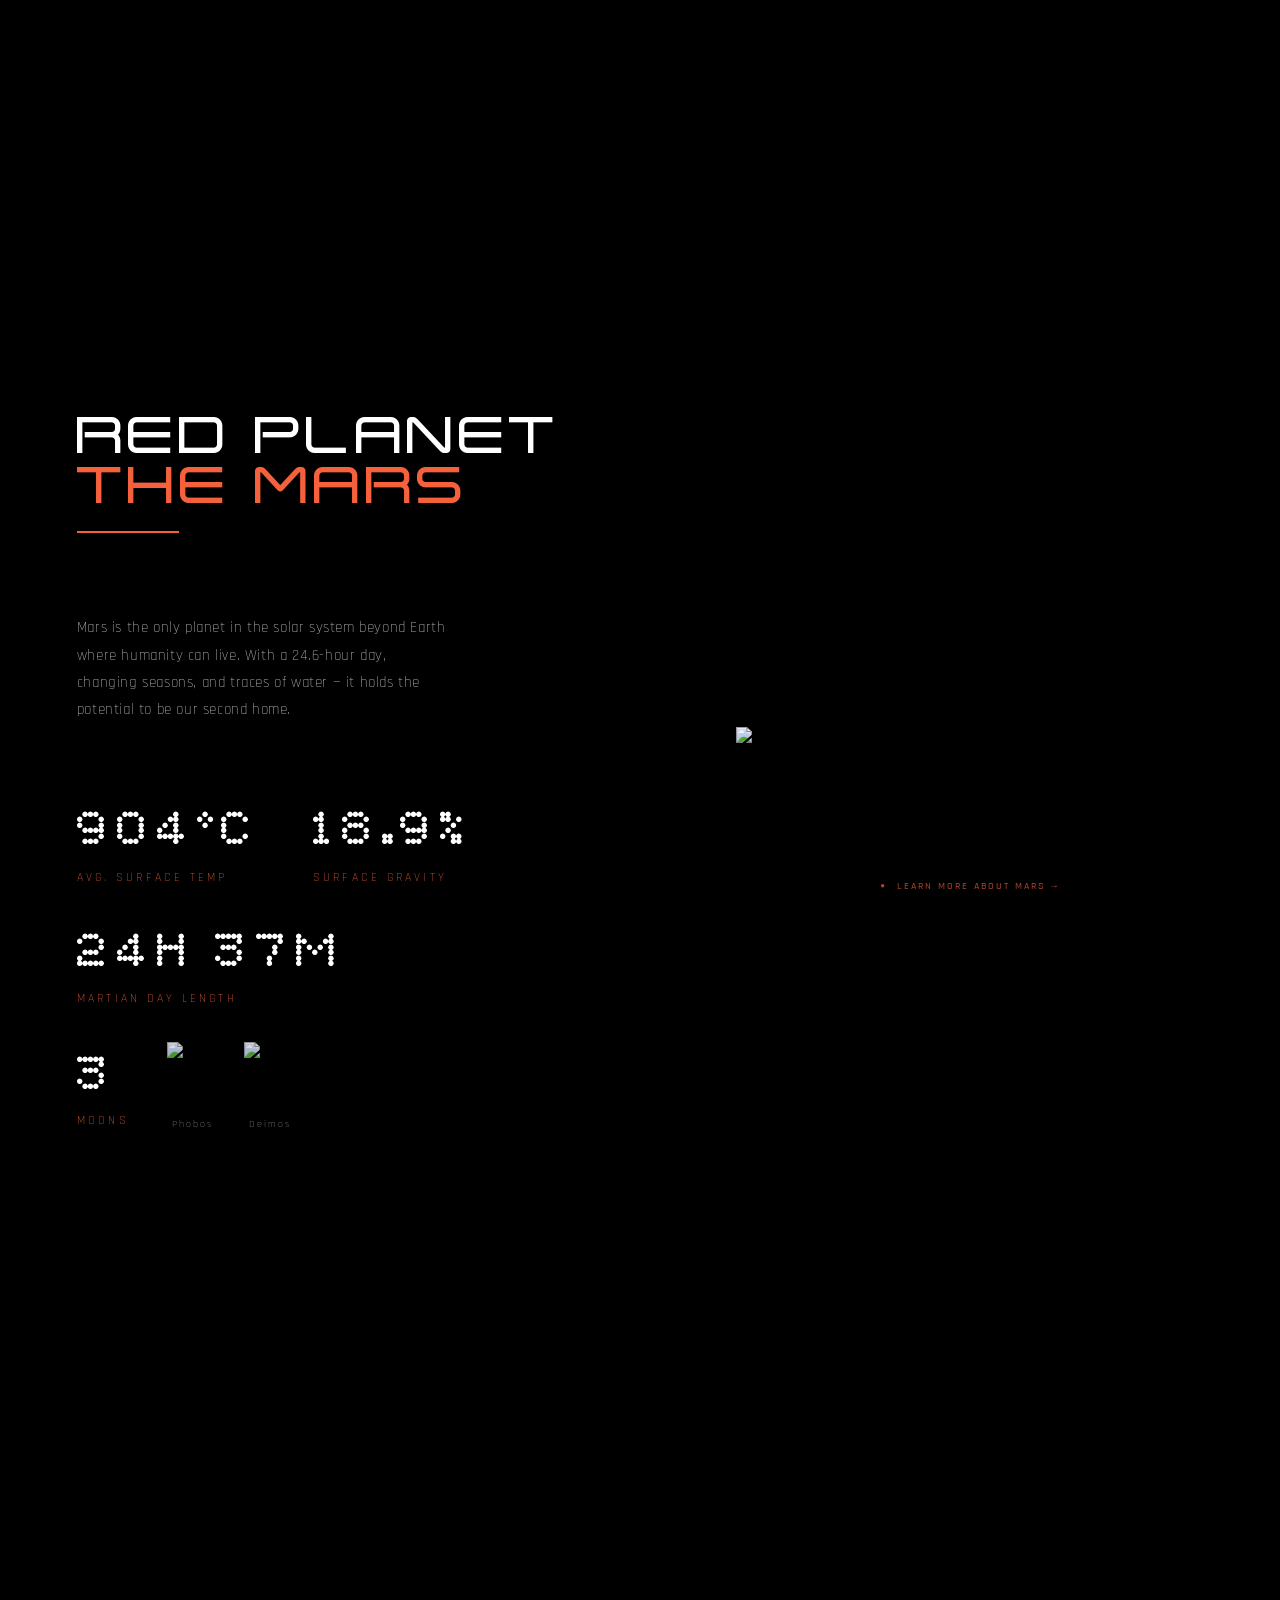
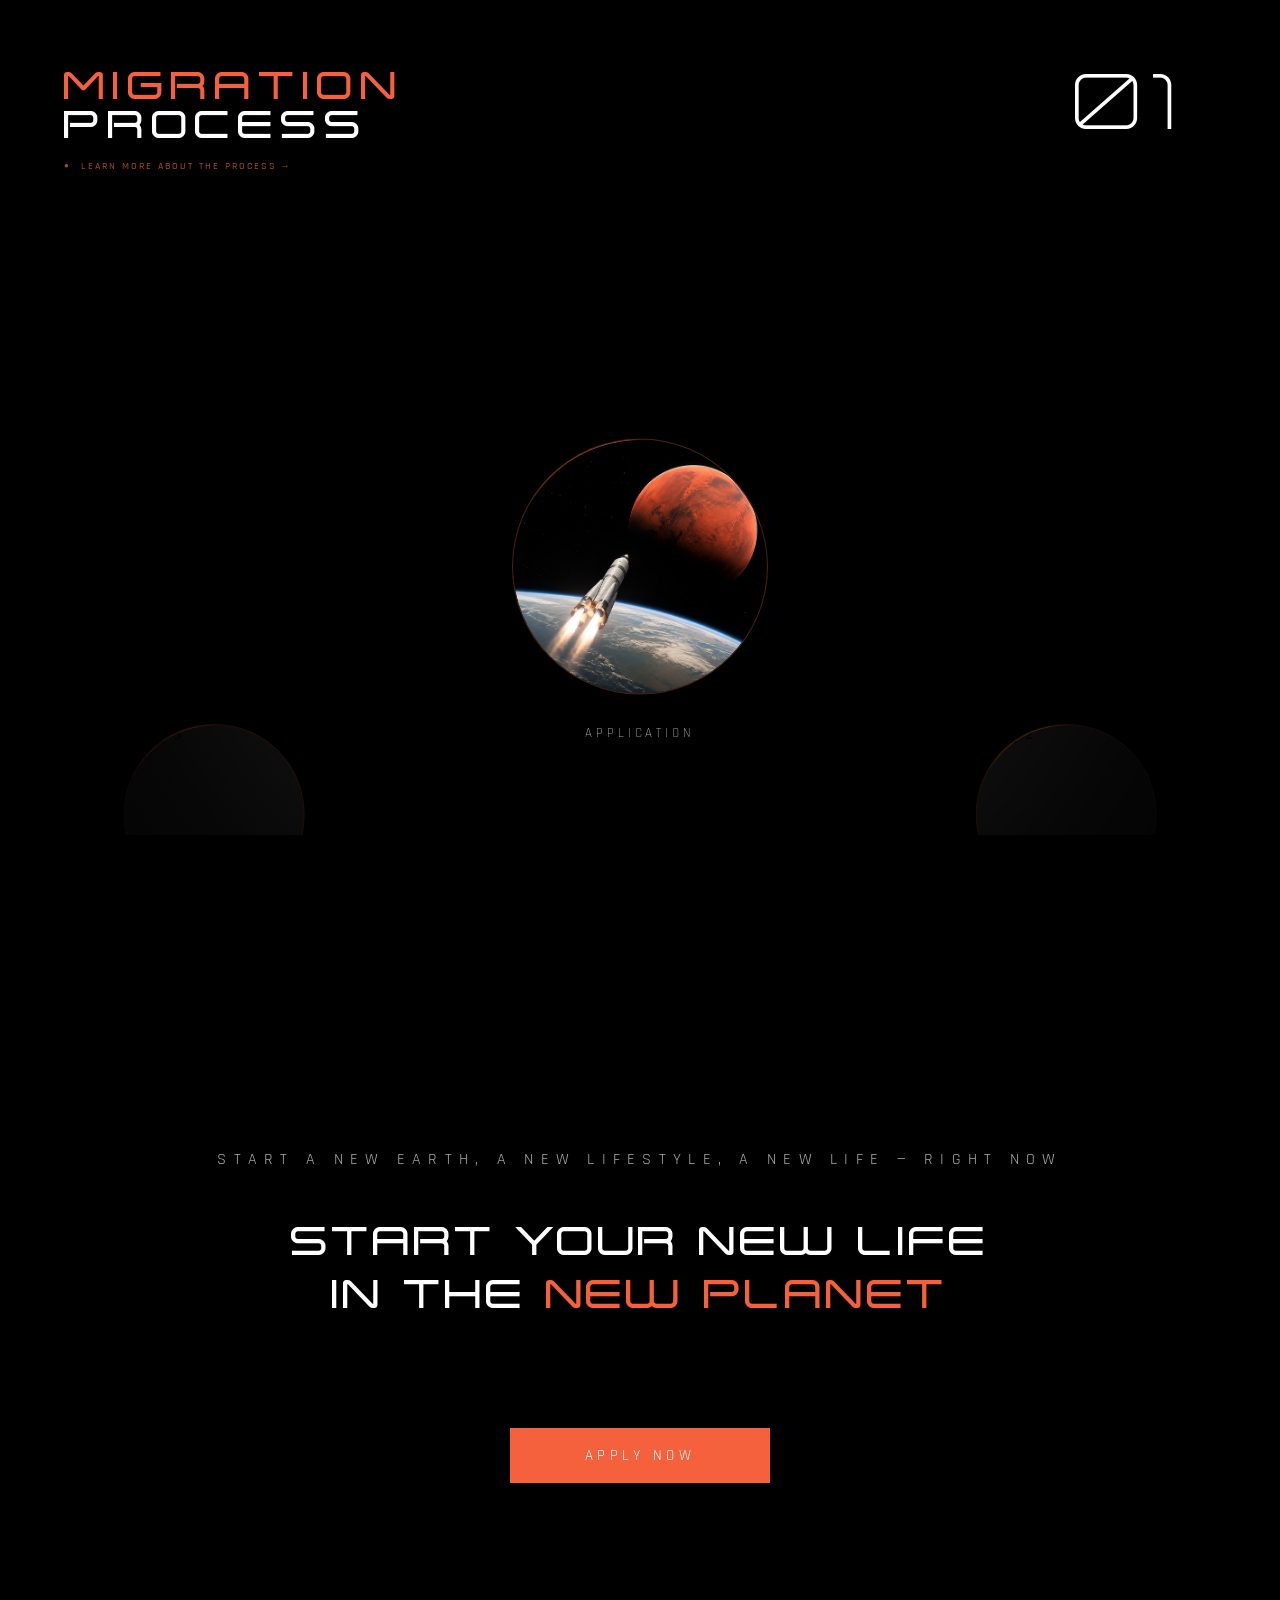
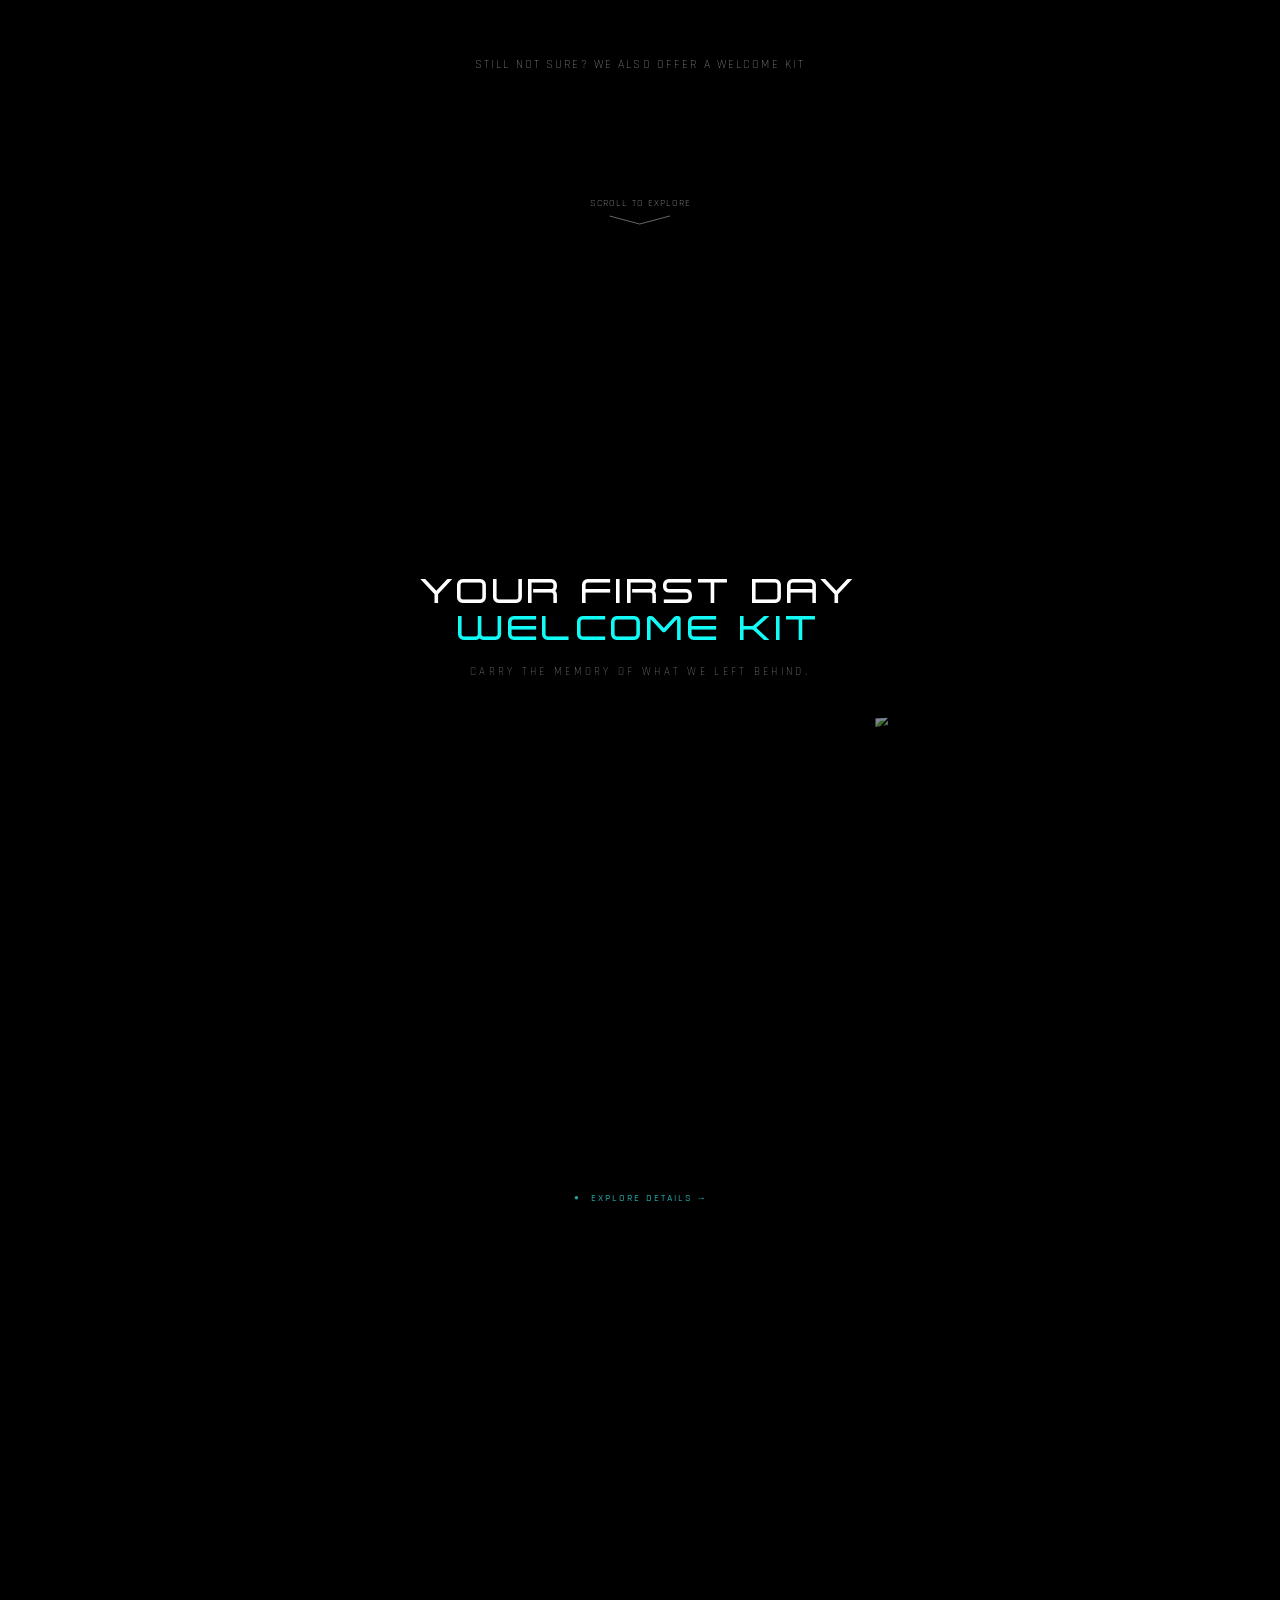
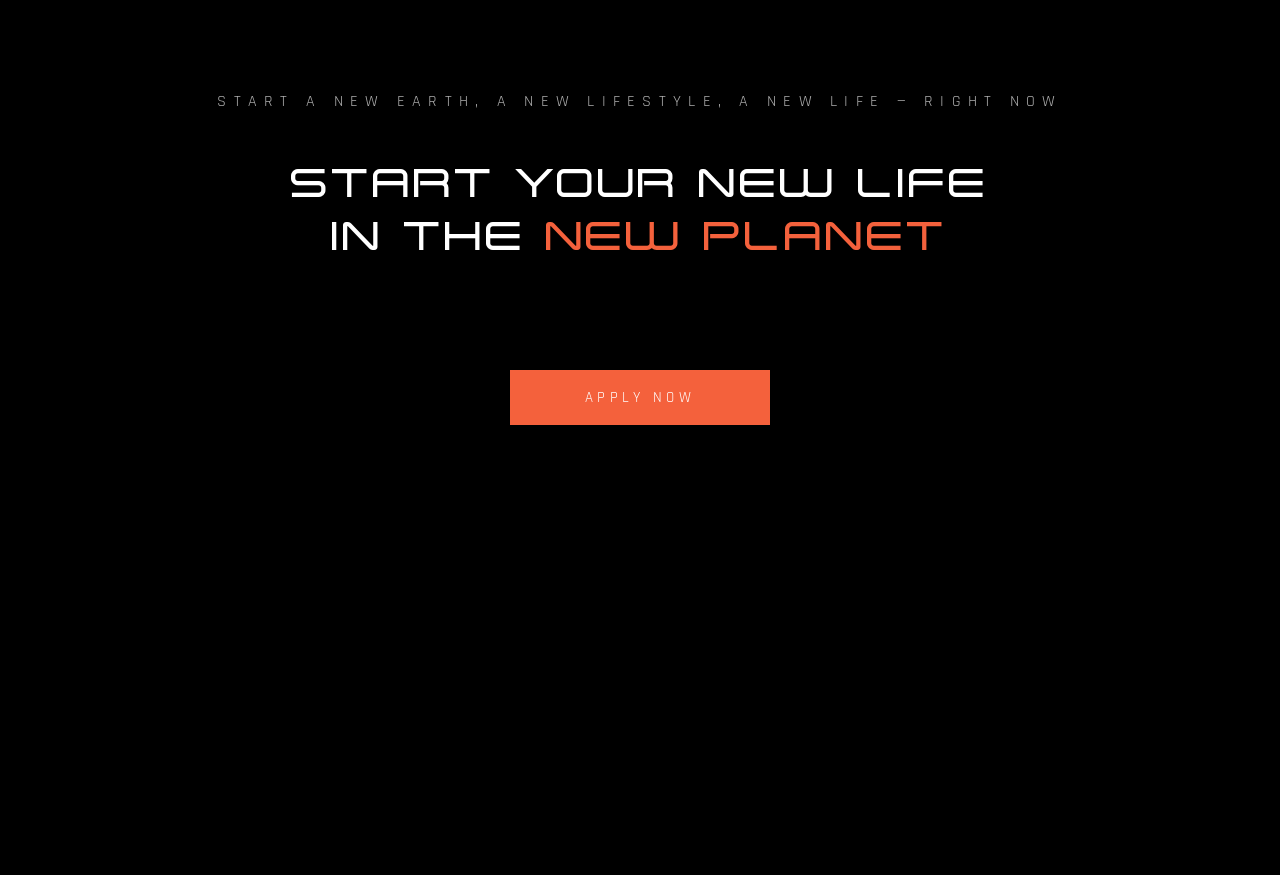
==== commit b5981f88: "Update index.html" ====
--- a/index.html
+++ b/index.html
@@ -5,10 +5,10 @@
 	<meta name="viewport" content="width=device-width, initial-scale=1.0" />
 	<title>PLAN B</title>
 
-	<!-- 폰트 -->
-
-	
-	<!-- GSAP ,  Splide.js-->
+	
+
+	
+
     <script src="https://cdnjs.cloudflare.com/ajax/libs/gsap/3.12.5/gsap.min.js"></script>
 	<script src="https://cdnjs.cloudflare.com/ajax/libs/gsap/3.12.5/ScrollToPlugin.min.js"></script>
 	
@@ -16,7 +16,7 @@
 	
 
 
-	<!-- CSS -->
+
     <link rel="stylesheet" href="css/style.css" />
 	<link rel="stylesheet" href="css/style_home.css" />
 
@@ -108,28 +108,28 @@
 
 
     
-	<!-- 헤더는 components.js 가 자동 삽입 -->
+	
 
 
 
    
-    <!-- ════ SECTION_01 : HERO ════ -->
+    
     <section class="hero" id="hero">
 
 		<img id="bgMars" src="assets/image_home/planet_mars.png"></img>
 
  
-        <!-- 배경 레이어 -->
+     
         <img id="bgEarth" src="assets/image_home/the_earth_02.jpeg" />
         
  
-        <!-- 전체 어두운 오버레이 -->
+       
         <div class="overlay"></div>
  
-        <!-- 스캔라인 텍스처 -->
+        
         <div class="scanlines"></div>
  
-        <!-- 모서리 장식 -->
+
         <span class="corner corner--tl"></span>
         <span class="corner corner--tr"></span>
         <span class="corner corner--bl"></span>
@@ -137,13 +137,13 @@
  
 
  
-        <!-- 중앙 타이핑 텍스트 -->
+   
         <div class="hero__content">
 	        <!--<p class="hero__label" id="heroLabel">INTERPLANETARY RELOCATION PROGRAM</p>-->
 	        <h1 class="hero__headline" id="heroHeadline">WELCOME TO THE SECOND EARTH</h1>
         </div>
  
-        <!-- 하단 스크롤 힌트 -->
+    
         <div class="scroll-hint" id="scrollHint">
             <span class="scroll-hint__text">SCROLL TO EXPLORE</span>
             <svg class="scroll-hint__arrow" width="60.4" height="10" viewBox="0 0 60 8" fill="none">
@@ -151,7 +151,7 @@
             </svg>
         </div>
  
-        <!-- 우하단 상태 태그 -->
+
         <div class="status-tag" id="statusTag">
             DESTINATION / <em>MARS</em>
         </div>
@@ -163,8 +163,6 @@
 
 
 
-	
-    <!-- ════ SECTION_02 : DIALOG ════ -->
     <section class="dialog-section" id="section02">
 
         <div class="dialog-box" id="dialogBox">
@@ -187,12 +185,10 @@
 
 
 
-    
-
-	<!-- ════ SECTION_03 : ABOUT US ════ -->
+
 	<section id="section03" class="about-section">
 
-		<!-- 왼쪽 -->
+		
 		<div class="about__left">
 			<div class="about__title-block">
 				<p class="about__we">WE ARE</p>
@@ -210,7 +206,6 @@
 			</a>
 		</div>
 
-		<!-- 오른쪽 -->
 		<div class="about__right">
 			<div class="about__stat">
 				<span class="about__number" id="yearNumber" data-target="2079">2079</span>
@@ -240,13 +235,9 @@
 
 
 
-    
-
-
-<!-- ════ SECTION_04 : MARS ════ -->
 	<section id="section04" class="mars-section">
 
-		<!-- 왼쪽 -->
+
 		<div class="mars__left">
 			<div class="mars__title-block">
 				<p class="mars__red">RED PLANET</p>
@@ -297,7 +288,7 @@
 			
 		</div>
 
-		<!-- 오른쪽 -->
+
 		<div class="mars__right">
 			<img class="mars__planet" src="https://www.dschoy.de/wp-content/uploads/2023/08/KSG_Referenzen_Mars.png" alt="Mars" />
 			
@@ -317,10 +308,8 @@
 
 
 
-	<!-- ════ SECTION_05 : MIGRATION PROCESS ════ -->
 	<section id="section05" class="process-section">
 
-		<!-- 왼쪽 타이틀 -->
 		<div class="process__header">
 			<p class="process__sub">MIGRATION</p>
 			<p class="process__title">PROCESS</p>
@@ -330,12 +319,11 @@
 			</a>
 		</div>
 
-		<!-- 우상단 스텝 넘버 -->
+		
 		<div class="process__step-number" id="processStepNumber">
 			<span id="stepNumDisplay">01</span>
 		</div>
 
-		<!-- 원형 캐러셀 무대 -->
 		<div class="process__stage" id="processStage">
 			<div class="process__orbit" id="processOrbit">
 
@@ -372,7 +360,7 @@
 			</div>
 		</div>
 
-		<!-- 하단 스텝 텍스트 -->
+
 		<div class="process__label-wrap">
 			<p class="process__step-label" id="processStepLabel">APPLICATION</p>
 		</div>
@@ -381,8 +369,6 @@
 
 
 
-
-	<!-- ════ SECTION_06 : APPLY NOW ════ -->
 	<section class="s06" id="section06">
 
 		
@@ -420,8 +406,6 @@
 
 
 
-
-	<!-- ════ SECTION_07 : WELCOME KIT ════ -->
 	<section id="section07" class="kit-section">
 
 		<div class="kit__header">
@@ -460,8 +444,6 @@
 
 
 
-
-    <!-- ════ SECTION_08 : APPLY NOW 2 ════ -->
 	 <section class="s08" id="section08">
 
 		
@@ -489,14 +471,14 @@
 
 
 
-    <!-- ════ SECTION_09 : CONTACT US ════ -->
-
-
-
-
-
-
-	<!-- JS -->
+ 
+
+
+
+
+
+
+
     <script src="js/component.js"></script>
 	<script src="js/script_home.js"></script>
 
